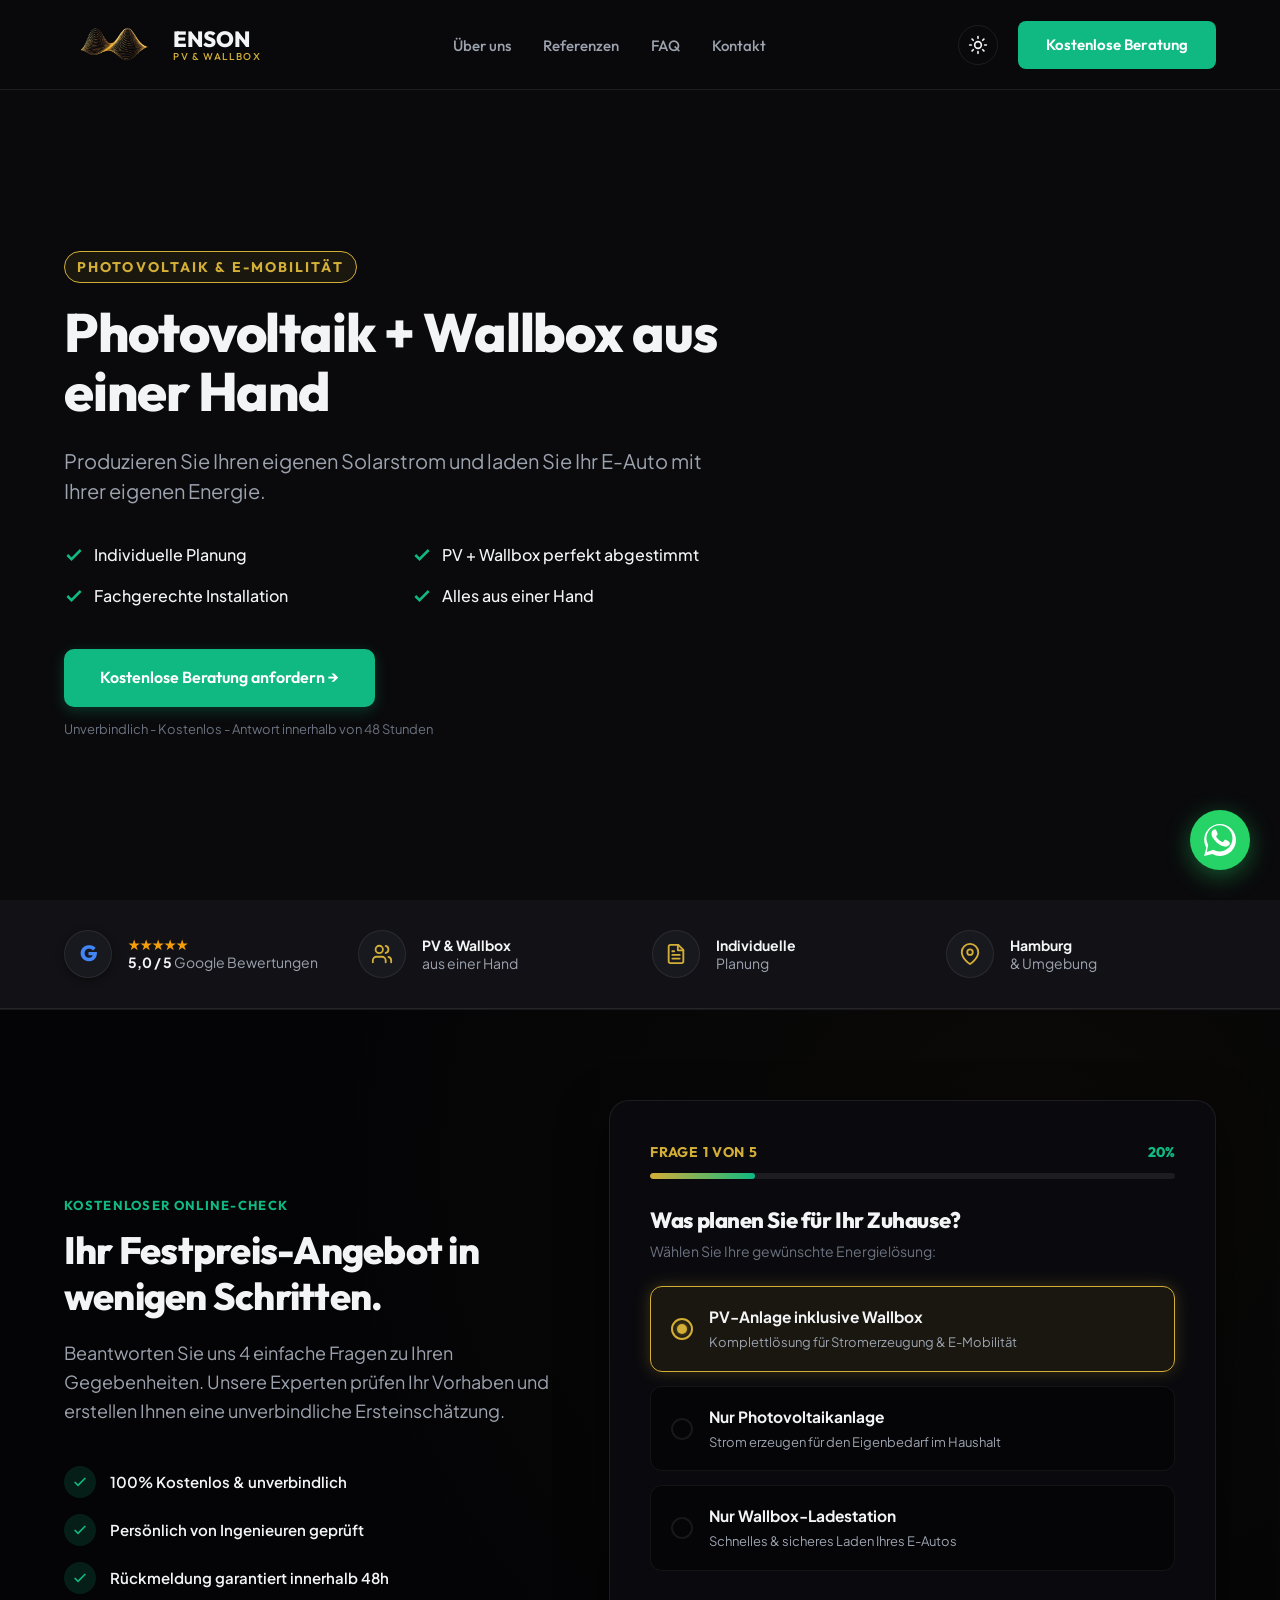
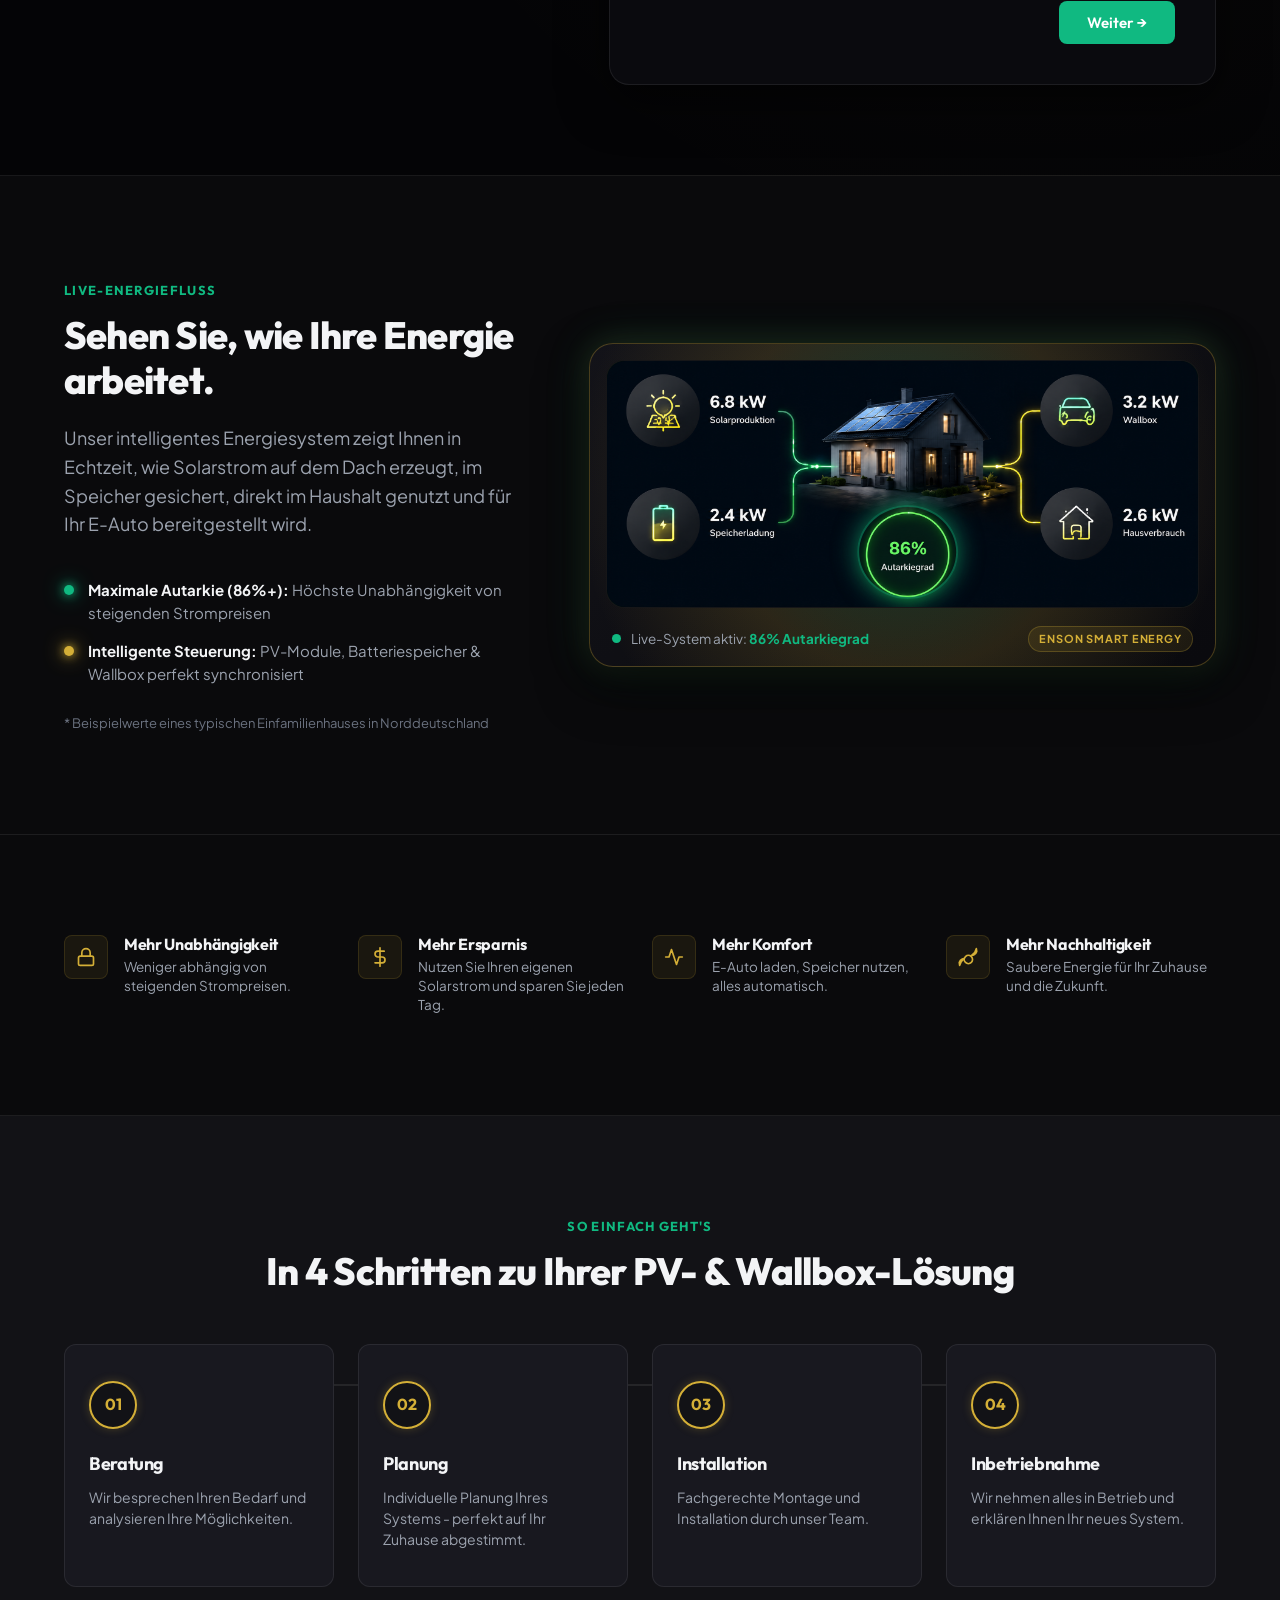
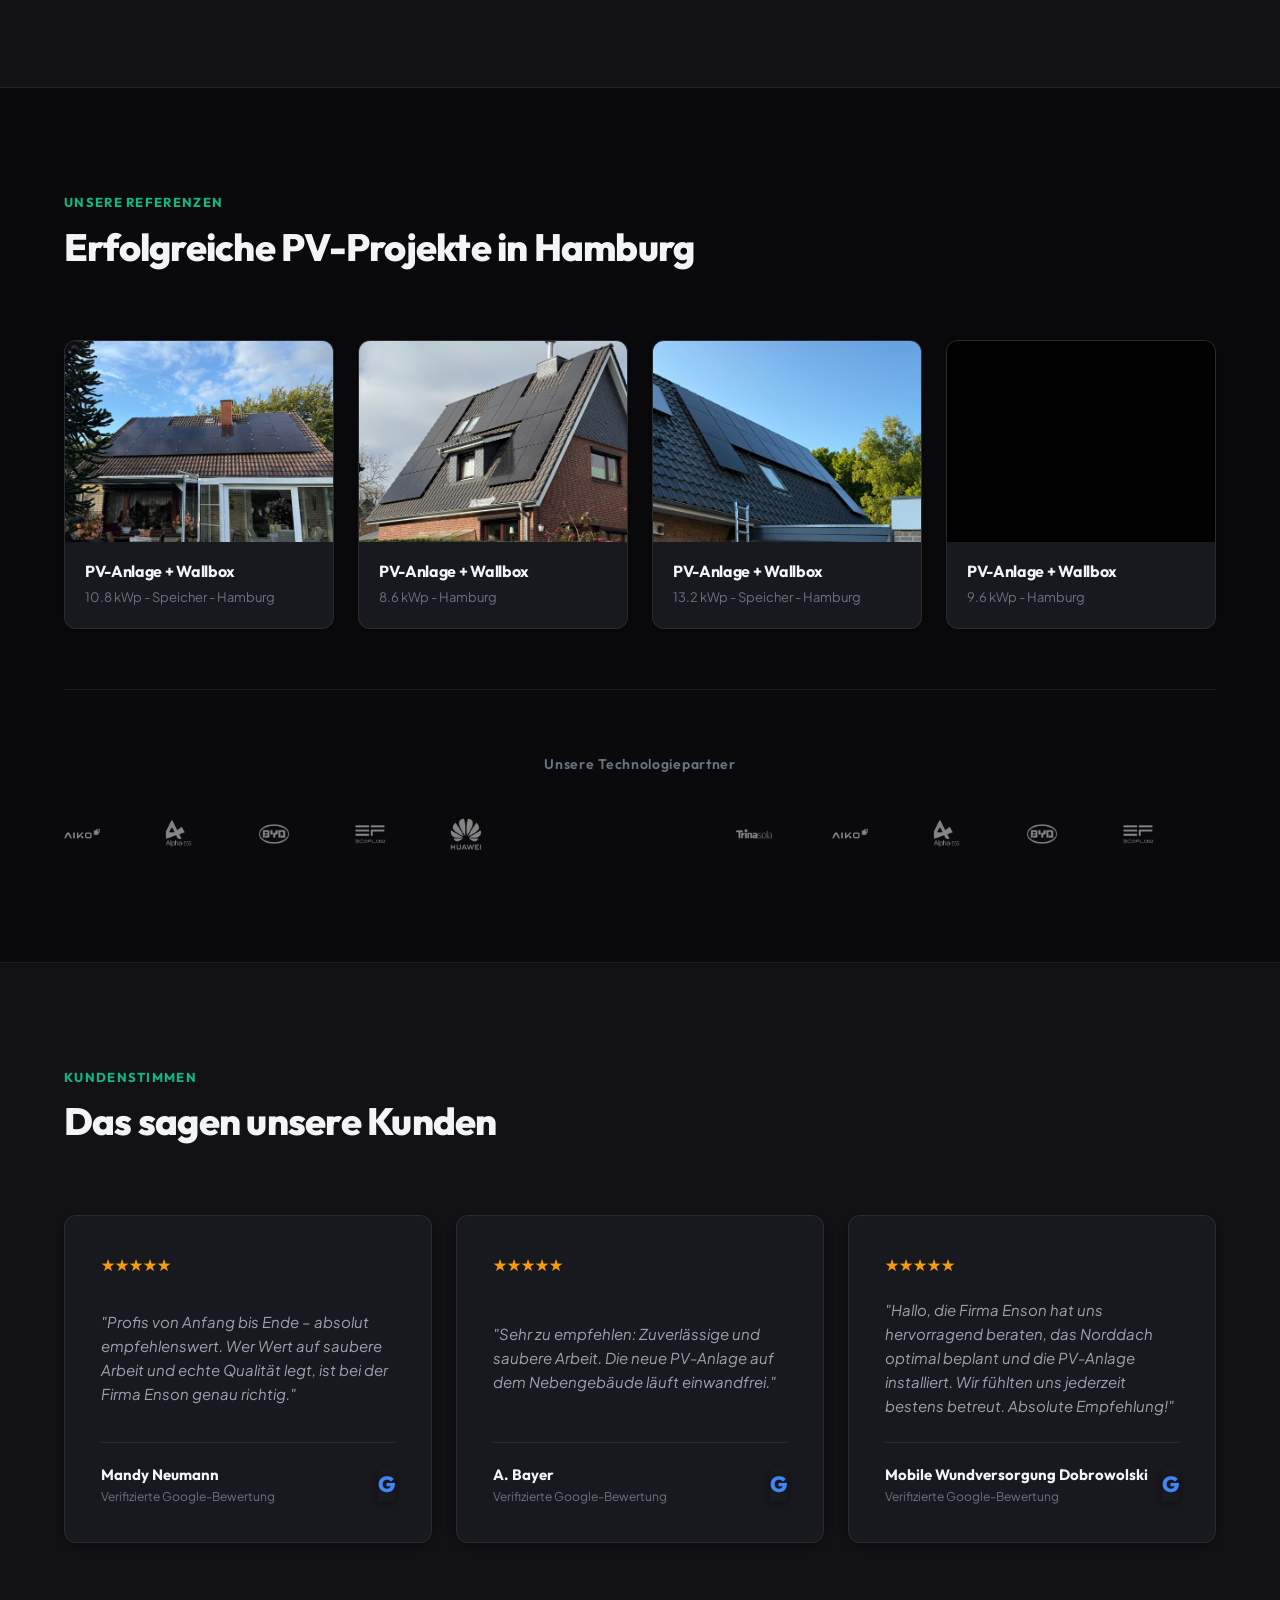
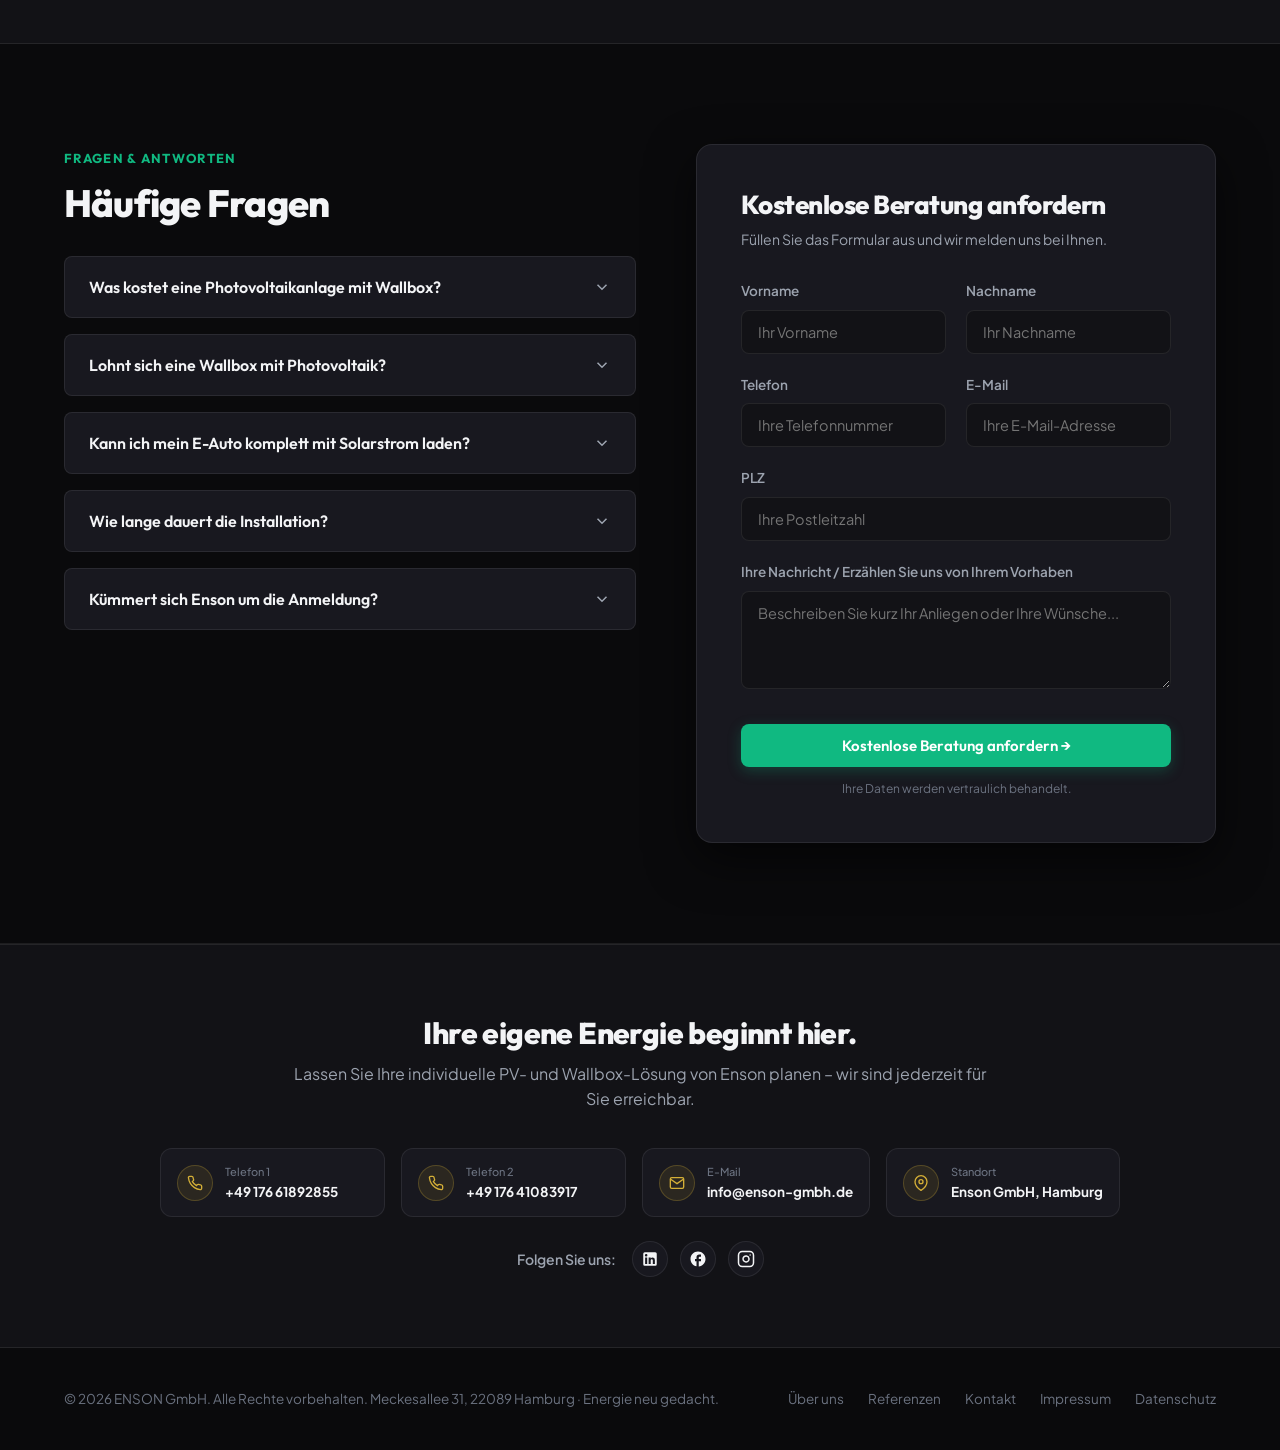
==== index.html @ b6861815 "Initial commit" ====
<!DOCTYPE html>
<html lang="de">
<head>
    <meta charset="UTF-8">
    <meta name="viewport" content="width=device-width, initial-scale=1.0">
    <title>ENSON PV & Wallbox - Photovoltaik aus einer Hand</title>
    <meta name="description" content="Erzeugen Sie Ihren eigenen Solarstrom und laden Sie Ihr E-Auto mit Ihrer eigenen Energie. Individuelle PV- & Wallbox-Systeme in Hamburg.">
    <link rel="stylesheet" href="index.css">
    <!-- Google Fonts -->
    <link rel="preconnect" href="https://fonts.googleapis.com">
    <link rel="preconnect" href="https://fonts.gstatic.com" crossorigin>
    <link href="https://fonts.googleapis.com/css2?family=Outfit:wght@300;400;500;600;700;800&family=Plus+Jakarta+Sans:wght@300;400;500;600;700&display=swap" rel="stylesheet">
</head>
<body class="dark-theme">
    <!-- Header -->
    <header class="site-header" id="site-header">
        <div class="container header-container">
            <a href="#" class="logo-area" id="logo-link">
                <img src="غامق.png" alt="ENSON Logo" class="logo-image logo-dark">
                <img src="فاتح.png" alt="ENSON Logo" class="logo-image logo-light">
                <span class="logo-text">ENSON <span class="logo-subtext">PV & WALLBOX</span></span>
            </a>
            
            <nav class="nav-bar" id="main-nav">
                <ul>
                    <li><a href="ueber-uns.html">Über uns</a></li>
                    <li><a href="#referenzen">Referenzen</a></li>
                    <li><a href="#faq">FAQ</a></li>
                    <li><a href="#kontakt">Kontakt</a></li>
                </ul>
            </nav>
            
            <div class="header-actions">
                <!-- Theme Toggle -->
                <button class="theme-toggle-btn" id="theme-toggle" aria-label="Theme umschalten">
                    <svg class="sun-icon" viewBox="0 0 24 24" fill="none" stroke="currentColor" stroke-width="2" stroke-linecap="round" stroke-linejoin="round">
                        <circle cx="12" cy="12" r="4"></circle>
                        <path d="M12 2v2"></path>
                        <path d="M12 20v2"></path>
                        <path d="M4.93 4.93l1.41 1.41"></path>
                        <path d="M17.66 17.66l1.41 1.41"></path>
                        <path d="M2 12h2"></path>
                        <path d="M20 12h2"></path>
                        <path d="M6.34 17.66l-1.41 1.41"></path>
                        <path d="M19.07 4.93l-1.41 1.41"></path>
                    </svg>
                    <svg class="moon-icon" viewBox="0 0 24 24" fill="none" stroke="currentColor" stroke-width="2" stroke-linecap="round" stroke-linejoin="round">
                        <path d="M12 3a6 6 0 0 0 9 9 9 9 0 1 1-9-9Z"></path>
                    </svg>
                </button>
                <a href="#online-check" class="btn btn-primary btn-header" id="header-cta">Kostenlose Beratung</a>
                
                <!-- Mobile Nav Toggle -->
                <button class="mobile-menu-btn" id="mobile-menu-toggle" aria-label="Menü öffnen">
                    <span></span>
                    <span></span>
                    <span></span>
                </button>
            </div>
        </div>
    </header>

    <!-- Hero Section -->
    <section class="hero-section" id="hero">
        <div class="video-bg-container">
            <video class="video-bg" src="فيديو الخلفيه.mp4" autoplay loop muted playsinline preload="metadata"></video>
            <div class="video-overlay"></div>
        </div>
        
        <div class="container hero-container">
            <div class="hero-content">
                <span class="hero-tag animate-on-scroll">PHOTOVOLTAIK & E-MOBILITÄT</span>
                <h1 class="hero-title animate-on-scroll">Photovoltaik + Wallbox aus einer Hand</h1>
                <p class="hero-subtitle animate-on-scroll">Produzieren Sie Ihren eigenen Solarstrom und laden Sie Ihr E-Auto mit Ihrer eigenen Energie.</p>
                
                <ul class="hero-bullets animate-on-scroll">
                    <li>
                        <svg class="checkmark-icon" viewBox="0 0 24 24" fill="none" stroke="currentColor" stroke-width="3">
                            <polyline points="20 6 9 17 4 12"></polyline>
                        </svg>
                        Individuelle Planung
                    </li>
                    <li>
                        <svg class="checkmark-icon" viewBox="0 0 24 24" fill="none" stroke="currentColor" stroke-width="3">
                            <polyline points="20 6 9 17 4 12"></polyline>
                        </svg>
                        PV + Wallbox perfekt abgestimmt
                    </li>
                    <li>
                        <svg class="checkmark-icon" viewBox="0 0 24 24" fill="none" stroke="currentColor" stroke-width="3">
                            <polyline points="20 6 9 17 4 12"></polyline>
                        </svg>
                        Fachgerechte Installation
                    </li>
                    <li>
                        <svg class="checkmark-icon" viewBox="0 0 24 24" fill="none" stroke="currentColor" stroke-width="3">
                            <polyline points="20 6 9 17 4 12"></polyline>
                        </svg>
                        Alles aus einer Hand
                    </li>
                </ul>
                
                <div class="hero-cta-wrapper animate-on-scroll">
                    <a href="#online-check" class="btn btn-primary btn-large btn-glow">Kostenlose Beratung anfordern &rarr;</a>
                    <span class="hero-cta-subtext">Unverbindlich - Kostenlos - Antwort innerhalb von 48 Stunden</span>
                </div>
            </div>
        </div>
    </section>

    <!-- Trust Bar -->
    <section class="trust-bar-section">
        <div class="container trust-container">
            <div class="trust-track">
                <div class="trust-item">
                    <div class="trust-icon google-logo">G</div>
                    <div class="trust-details">
                        <div class="rating-stars">★★★★★</div>
                        <span class="trust-text"><strong>5,0 / 5</strong> Google Bewertungen</span>
                    </div>
                </div>
                <div class="trust-item">
                    <div class="trust-icon">
                        <svg viewBox="0 0 24 24" fill="none" stroke="currentColor" stroke-width="2" stroke-linecap="round" stroke-linejoin="round">
                            <path d="M16 21v-2a4 4 0 0 0-4-4H6a4 4 0 0 0-4 4v2"></path>
                            <circle cx="9" cy="7" r="4"></circle>
                            <path d="M22 21v-2a4 4 0 0 0-3-3.87"></path>
                            <path d="M16 3.13a4 4 0 0 1 0 7.75"></path>
                        </svg>
                    </div>
                    <div class="trust-details">
                        <span class="trust-text"><strong>PV & Wallbox</strong><br>aus einer Hand</span>
                    </div>
                </div>
                <div class="trust-item">
                    <div class="trust-icon">
                        <svg viewBox="0 0 24 24" fill="none" stroke="currentColor" stroke-width="2" stroke-linecap="round" stroke-linejoin="round">
                            <path d="M14.5 2H6a2 2 0 0 0-2 2v16a2 2 0 0 0 2 2h12a2 2 0 0 0 2-2V7.5L14.5 2z"></path>
                            <polyline points="14 2 14 8 20 8"></polyline>
                            <line x1="16" y1="13" x2="8" y2="13"></line>
                            <line x1="16" y1="17" x2="8" y2="17"></line>
                            <line x1="10" y1="9" x2="8" y2="9"></line>
                        </svg>
                    </div>
                    <div class="trust-details">
                        <span class="trust-text"><strong>Individuelle</strong><br>Planung</span>
                    </div>
                </div>
                <div class="trust-item">
                    <div class="trust-icon">
                        <svg viewBox="0 0 24 24" fill="none" stroke="currentColor" stroke-width="2" stroke-linecap="round" stroke-linejoin="round">
                            <path d="M21 10c0 7-9 13-9 13s-9-6-9-13a9 9 0 0 1 18 0z"></path>
                            <circle cx="12" cy="10" r="3"></circle>
                        </svg>
                    </div>
                    <div class="trust-details">
                        <span class="trust-text"><strong>Hamburg</strong><br>& Umgebung</span>
                    </div>
                </div>
                <!-- Duplicates for mobile infinite scrolling -->
                <div class="trust-item trust-duplicate">
                    <div class="trust-icon google-logo">G</div>
                    <div class="trust-details">
                        <div class="rating-stars">★★★★★</div>
                        <span class="trust-text"><strong>5,0 / 5</strong> Google Bewertungen</span>
                    </div>
                </div>
                <div class="trust-item trust-duplicate">
                    <div class="trust-icon">
                        <svg viewBox="0 0 24 24" fill="none" stroke="currentColor" stroke-width="2" stroke-linecap="round" stroke-linejoin="round">
                            <path d="M16 21v-2a4 4 0 0 0-4-4H6a4 4 0 0 0-4 4v2"></path>
                            <circle cx="9" cy="7" r="4"></circle>
                            <path d="M22 21v-2a4 4 0 0 0-3-3.87"></path>
                            <path d="M16 3.13a4 4 0 0 1 0 7.75"></path>
                        </svg>
                    </div>
                    <div class="trust-details">
                        <span class="trust-text"><strong>PV & Wallbox</strong><br>aus einer Hand</span>
                    </div>
                </div>
                <div class="trust-item trust-duplicate">
                    <div class="trust-icon">
                        <svg viewBox="0 0 24 24" fill="none" stroke="currentColor" stroke-width="2" stroke-linecap="round" stroke-linejoin="round">
                            <path d="M14.5 2H6a2 2 0 0 0-2 2v16a2 2 0 0 0 2 2h12a2 2 0 0 0 2-2V7.5L14.5 2z"></path>
                            <polyline points="14 2 14 8 20 8"></polyline>
                            <line x1="16" y1="13" x2="8" y2="13"></line>
                            <line x1="16" y1="17" x2="8" y2="17"></line>
                            <line x1="10" y1="9" x2="8" y2="9"></line>
                        </svg>
                    </div>
                    <div class="trust-details">
                        <span class="trust-text"><strong>Individuelle</strong><br>Planung</span>
                    </div>
                </div>
                <div class="trust-item trust-duplicate">
                    <div class="trust-icon">
                        <svg viewBox="0 0 24 24" fill="none" stroke="currentColor" stroke-width="2" stroke-linecap="round" stroke-linejoin="round">
                            <path d="M21 10c0 7-9 13-9 13s-9-6-9-13a9 9 0 0 1 18 0z"></path>
                            <circle cx="12" cy="10" r="3"></circle>
                        </svg>
                    </div>
                    <div class="trust-details">
                        <span class="trust-text"><strong>Hamburg</strong><br>& Umgebung</span>
                    </div>
                </div>
            </div>
        </div>
    </section>

    <!-- Online Check Multi-step Wizard Section -->
    <section class="online-check-section" id="online-check">
        <div class="container online-check-grid">
            
            <!-- Left Info Column -->
            <div class="check-info-col animate-on-scroll">
                <span class="section-tag">Kostenloser Online-Check</span>
                <h2 class="section-title">Ihr Festpreis-Angebot in wenigen Schritten.</h2>
                <p class="section-description">
                    Beantworten Sie uns 4 einfache Fragen zu Ihren Gegebenheiten. Unsere Experten prüfen Ihr Vorhaben und erstellen Ihnen eine unverbindliche Ersteinschätzung.
                </p>

                <div class="check-trust-points">
                    <div class="check-trust-item">
                        <div class="check-trust-icon">
                            <svg viewBox="0 0 24 24" fill="none" stroke="currentColor" stroke-width="2.5">
                                <polyline points="20 6 9 17 4 12"></polyline>
                            </svg>
                        </div>
                        <span>100% Kostenlos & unverbindlich</span>
                    </div>
                    <div class="check-trust-item">
                        <div class="check-trust-icon">
                            <svg viewBox="0 0 24 24" fill="none" stroke="currentColor" stroke-width="2.5">
                                <polyline points="20 6 9 17 4 12"></polyline>
                            </svg>
                        </div>
                        <span>Persönlich von Ingenieuren geprüft</span>
                    </div>
                    <div class="check-trust-item">
                        <div class="check-trust-icon">
                            <svg viewBox="0 0 24 24" fill="none" stroke="currentColor" stroke-width="2.5">
                                <polyline points="20 6 9 17 4 12"></polyline>
                            </svg>
                        </div>
                        <span>Rückmeldung garantiert innerhalb 48h</span>
                    </div>
                </div>
            </div>

            <!-- Right Interactive Wizard Column -->
            <div class="check-wizard-card animate-on-scroll">
                <!-- Progress Header -->
                <div class="wizard-header">
                    <div class="wizard-meta">
                        <span class="wizard-step-label" id="wizard-step-label">Frage 1 von 5</span>
                        <span class="wizard-percentage" id="wizard-percentage">20%</span>
                    </div>
                    <div class="wizard-progress-bar">
                        <div class="wizard-progress-fill" id="wizard-progress-fill" style="width: 20%;"></div>
                    </div>
                </div>

                <form id="online-check-form" class="wizard-form">
                    
                    <!-- STEP 1 -->
                    <div class="wizard-step active" data-step="1">
                        <h3 class="step-question">Was planen Sie für Ihr Zuhause?</h3>
                        <p class="step-subquestion">Wählen Sie Ihre gewünschte Energielösung:</p>
                        
                        <div class="option-cards-list">
                            <label class="option-card active">
                                <input type="radio" name="solution" value="PV-Anlage inklusive Wallbox" checked>
                                <div class="option-radio-circle"></div>
                                <div class="option-card-text">
                                    <strong>PV-Anlage inklusive Wallbox</strong>
                                    <span>Komplettlösung für Stromerzeugung & E-Mobilität</span>
                                </div>
                            </label>

                            <label class="option-card">
                                <input type="radio" name="solution" value="Nur Photovoltaikanlage">
                                <div class="option-radio-circle"></div>
                                <div class="option-card-text">
                                    <strong>Nur Photovoltaikanlage</strong>
                                    <span>Strom erzeugen für den Eigenbedarf im Haushalt</span>
                                </div>
                            </label>

                            <label class="option-card">
                                <input type="radio" name="solution" value="Nur Wallbox-Ladestation">
                                <div class="option-radio-circle"></div>
                                <div class="option-card-text">
                                    <strong>Nur Wallbox-Ladestation</strong>
                                    <span>Schnelles & sicheres Laden Ihres E-Autos</span>
                                </div>
                            </label>
                        </div>

                        <div class="wizard-actions right-only">
                            <button type="button" class="btn btn-primary wizard-next-btn">Weiter &rarr;</button>
                        </div>
                    </div>

                    <!-- STEP 2 -->
                    <div class="wizard-step" data-step="2">
                        <h3 class="step-question">Haben Sie bereits ein E-Auto?</h3>
                        <p class="step-subquestion">Wählen Sie den zutreffenden Status:</p>
                        
                        <div class="option-cards-list">
                            <label class="option-card active">
                                <input type="radio" name="ev_status" value="Ja, bereits vorhanden" checked>
                                <div class="option-radio-circle"></div>
                                <div class="option-card-text">
                                    <strong>Ja, bereits vorhanden</strong>
                                    <span>Ich nutze bereits ein reines E-Auto oder Hybrid</span>
                                </div>
                            </label>

                            <label class="option-card">
                                <input type="radio" name="ev_status" value="In Planung / Bestellt">
                                <div class="option-radio-circle"></div>
                                <div class="option-card-text">
                                    <strong>In Planung / Bestellt</strong>
                                    <span>Anschaffung geplant in den nächsten 6 Monaten</span>
                                </div>
                            </label>

                            <label class="option-card">
                                <input type="radio" name="ev_status" value="Nein, aktuell nicht">
                                <div class="option-radio-circle"></div>
                                <div class="option-card-text">
                                    <strong>Nein, aktuell nicht</strong>
                                    <span>Derzeit ist kein Elektrofahrzeug geplant</span>
                                </div>
                            </label>
                        </div>

                        <div class="wizard-actions">
                            <button type="button" class="btn btn-outline wizard-prev-btn">&larr; Zurück</button>
                            <button type="button" class="btn btn-primary wizard-next-btn">Weiter &rarr;</button>
                        </div>
                    </div>

                    <!-- STEP 3 -->
                    <div class="wizard-step" data-step="3">
                        <h3 class="step-question">Wie hoch ist Ihr jährlicher Stromverbrauch?</h3>
                        <p class="step-subquestion">Ungefährer Wert (siehe letzte Jahresabrechnung):</p>
                        
                        <div class="option-cards-list">
                            <label class="option-card">
                                <input type="radio" name="consumption" value="Bis 3.500 kWh">
                                <div class="option-radio-circle"></div>
                                <div class="option-card-text">
                                    <strong>Bis 3.500 kWh</strong>
                                    <span>Ideal für Single- und Paarhaushalte</span>
                                </div>
                            </label>

                            <label class="option-card active">
                                <input type="radio" name="consumption" value="3.500 - 6.000 kWh" checked>
                                <div class="option-radio-circle"></div>
                                <div class="option-card-text">
                                    <strong>3.500 - 6.000 kWh</strong>
                                    <span>Typischer Familienhaushalt</span>
                                </div>
                            </label>

                            <label class="option-card">
                                <input type="radio" name="consumption" value="Über 6.000 kWh">
                                <div class="option-radio-circle"></div>
                                <div class="option-card-text">
                                    <strong>Über 6.000 kWh</strong>
                                    <span>Große Haushalte oder bereits E-Auto vorhanden</span>
                                </div>
                            </label>
                        </div>

                        <div class="wizard-actions">
                            <button type="button" class="btn btn-outline wizard-prev-btn">&larr; Zurück</button>
                            <button type="button" class="btn btn-primary wizard-next-btn">Weiter &rarr;</button>
                        </div>
                    </div>

                    <!-- STEP 4 -->
                    <div class="wizard-step" data-step="4">
                        <h3 class="step-question">Wann soll das Projekt umgesetzt werden?</h3>
                        <p class="step-subquestion">Wählen Sie Ihren gewünschten Zeitrahmen:</p>
                        
                        <div class="option-cards-list">
                            <label class="option-card active">
                                <input type="radio" name="timeline" value="Schnellstmöglich" checked>
                                <div class="option-radio-circle"></div>
                                <div class="option-card-text">
                                    <strong>Schnellstmöglich</strong>
                                    <span>Bereit zur zeitnahen Umsetzung</span>
                                </div>
                            </label>

                            <label class="option-card">
                                <input type="radio" name="timeline" value="In den nächsten 3 Monaten">
                                <div class="option-radio-circle"></div>
                                <div class="option-card-text">
                                    <strong>In den nächsten 3 Monaten</strong>
                                    <span>Vorbereitungsphase läuft</span>
                                </div>
                            </label>

                            <label class="option-card">
                                <input type="radio" name="timeline" value="In 6 Monaten oder später">
                                <div class="option-radio-circle"></div>
                                <div class="option-card-text">
                                    <strong>In 6 Monaten oder später</strong>
                                    <span>Langfristige Planung</span>
                                </div>
                            </label>
                        </div>

                        <div class="wizard-actions">
                            <button type="button" class="btn btn-outline wizard-prev-btn">&larr; Zurück</button>
                            <button type="button" class="btn btn-primary wizard-next-btn">Weiter &rarr;</button>
                        </div>
                    </div>

                    <!-- STEP 5 -->
                    <div class="wizard-step" data-step="5">
                        <h3 class="step-question">Wohin dürfen wir das Angebot senden?</h3>
                        <p class="step-subquestion">Geben Sie Ihre Kontaktdaten für die kostenfreie Ausarbeitung an:</p>
                        
                        <div class="wizard-inputs-grid">
                            <div class="form-group">
                                <label for="wizard-name">Vor- & Nachname *</label>
                                <input type="text" id="wizard-name" required placeholder="Max Mustermann">
                            </div>
                            
                            <div class="form-group">
                                <label for="wizard-phone">Telefonnummer *</label>
                                <input type="tel" id="wizard-phone" required placeholder="+49 176 1234567">
                            </div>

                            <div class="form-group">
                                <label for="wizard-email">E-Mail-Adresse *</label>
                                <input type="email" id="wizard-email" required placeholder="max@beispiel.de">
                            </div>

                            <div class="form-group">
                                <label for="wizard-location">Postleitzahl / Ort *</label>
                                <input type="text" id="wizard-location" required placeholder="22089 Hamburg">
                            </div>
                        </div>

                        <div class="form-group-checkbox">
                            <label class="checkbox-label">
                                <input type="checkbox" id="wizard-privacy" required>
                                <span>Ich stimme der Verarbeitung meiner Daten zur Angebotserstellung gemäß der <a href="datenschutz.html" target="_blank" class="legal-link">Datenschutzerklärung</a> zu.</span>
                            </label>
                        </div>

                        <div class="wizard-actions">
                            <button type="button" class="btn btn-outline wizard-prev-btn">&larr; Zurück</button>
                            <button type="submit" class="btn btn-primary btn-glow">Kostenloses Angebot anfordern &rarr;</button>
                        </div>
                    </div>

                </form>
            </div>

        </div>
    </section>

    <!-- Live Energy Flow Simulator / Showcase -->
    <section class="simulator-section" id="energiefluss">
        <div class="container simulator-container">
            <div class="simulator-info animate-on-scroll">
                <span class="section-tag">LIVE-ENERGIEFLUSS</span>
                <h2 class="section-title">Sehen Sie, wie Ihre Energie arbeitet.</h2>
                <p class="section-description">
                    Unser intelligentes Energiesystem zeigt Ihnen in Echtzeit, wie Solarstrom auf dem Dach erzeugt, im Speicher gesichert, direkt im Haushalt genutzt und für Ihr E-Auto bereitgestellt wird.
                </p>
                <div class="flow-features-list">
                    <div class="flow-feat-item">
                        <span class="feat-dot green"></span>
                        <span><strong>Maximale Autarkie (86%+):</strong> Höchste Unabhängigkeit von steigenden Strompreisen</span>
                    </div>
                    <div class="flow-feat-item">
                        <span class="feat-dot gold"></span>
                        <span><strong>Intelligente Steuerung:</strong> PV-Module, Batteriespeicher & Wallbox perfekt synchronisiert</span>
                    </div>
                </div>
                <p class="simulator-subtext">* Beispielwerte eines typischen Einfamilienhauses in Norddeutschland</p>
            </div>
            
            <div class="simulator-visual animate-on-scroll">
                <div class="energy-flow-card">
                    <!-- Dynamic Glowing Aura Backdrop -->
                    <div class="energy-flow-ambient-glow"></div>
                    
                    <!-- Main Energy Flow Image Container -->
                    <div class="energy-image-wrapper">
                        <img src="تدفق الطاقه.png" alt="ENSON Live-Energiefluss Visualisierung" class="energy-flow-img" loading="lazy" decoding="async">
                        
                        <!-- Animated Energy Glowing Streams & Scan Beam -->
                        <div class="energy-glow-beam"></div>
                        <div class="energy-pulse-rings ring-autarky"></div>
                    </div>
                    
                    <!-- Bottom Live Status Bar -->
                    <div class="energy-card-footer">
                        <div class="live-status-indicator">
                            <span class="live-pulse-dot"></span>
                            <span class="live-status-text">Live-System aktiv: <strong>86% Autarkiegrad</strong></span>
                        </div>
                        <span class="live-system-tag">ENSON Smart Energy</span>
                    </div>
                </div>
            </div>
        </div>
    </section>

    <!-- Trust Benefits Row -->
    <section class="benefits-row-section">
        <div class="container benefits-row-grid">
            <div class="benefit-row-item animate-on-scroll">
                <div class="benefit-row-icon">
                    <svg viewBox="0 0 24 24" fill="none" stroke="currentColor" stroke-width="2" stroke-linecap="round" stroke-linejoin="round">
                        <rect x="3" y="11" width="18" height="11" rx="2" ry="2"></rect>
                        <path d="M7 11V7a5 5 0 0 1 10 0v4"></path>
                    </svg>
                </div>
                <div class="benefit-row-content">
                    <h4>Mehr Unabhängigkeit</h4>
                    <p>Weniger abhängig von steigenden Strompreisen.</p>
                </div>
            </div>
            
            <div class="benefit-row-item animate-on-scroll">
                <div class="benefit-row-icon">
                    <svg viewBox="0 0 24 24" fill="none" stroke="currentColor" stroke-width="2" stroke-linecap="round" stroke-linejoin="round">
                        <line x1="12" y1="1" x2="12" y2="23"></line>
                        <path d="M17 5H9.5a3.5 3.5 0 0 0 0 7h5a3.5 3.5 0 0 1 0 7H6"></path>
                    </svg>
                </div>
                <div class="benefit-row-content">
                    <h4>Mehr Ersparnis</h4>
                    <p>Nutzen Sie Ihren eigenen Solarstrom und sparen Sie jeden Tag.</p>
                </div>
            </div>
            
            <div class="benefit-row-item animate-on-scroll">
                <div class="benefit-row-icon">
                    <svg viewBox="0 0 24 24" fill="none" stroke="currentColor" stroke-width="2" stroke-linecap="round" stroke-linejoin="round">
                        <polyline points="22 12 18 12 15 21 9 3 6 12 2 12"></polyline>
                    </svg>
                </div>
                <div class="benefit-row-content">
                    <h4>Mehr Komfort</h4>
                    <p>E-Auto laden, Speicher nutzen, alles automatisch.</p>
                </div>
            </div>
            
            <div class="benefit-row-item animate-on-scroll">
                <div class="benefit-row-icon">
                    <svg viewBox="0 0 24 24" fill="none" stroke="currentColor" stroke-width="2" stroke-linecap="round" stroke-linejoin="round">
                        <path d="M2 22s1.25-5.5 5.5-8c0 0-4.5-.5-6 4.5z"></path>
                        <path d="M22 2s-1.25 5.5-5.5 8c0 0 4.5.5 6-4.5z"></path>
                        <path d="M16 11.5c-1.93-1.93-5.07-1.93-7 0a4.95 4.95 0 0 0 0 7c1.93 1.93 5.07 1.93 7 0 1.93-1.93 1.93-5.07 0-7z"></path>
                    </svg>
                </div>
                <div class="benefit-row-content">
                    <h4>Mehr Nachhaltigkeit</h4>
                    <p>Saubere Energie für Ihr Zuhause und die Zukunft.</p>
                </div>
            </div>
        </div>
    </section>

    <!-- How it works (Steps) Section -->
    <section class="steps-section" id="ablauf">
        <div class="container">
            <span class="section-tag text-center animate-on-scroll">SO EINFACH GEHT'S</span>
            <h2 class="section-title text-center animate-on-scroll">In 4 Schritten zu Ihrer PV- & Wallbox-Lösung</h2>
            
            <div class="steps-grid">
                <div class="step-card animate-on-scroll">
                    <div class="step-num">01</div>
                    <h3 class="step-title">Beratung</h3>
                    <p class="step-text">Wir besprechen Ihren Bedarf und analysieren Ihre Möglichkeiten.</p>
                </div>
                
                <div class="step-card animate-on-scroll">
                    <div class="step-num">02</div>
                    <h3 class="step-title">Planung</h3>
                    <p class="step-text">Individuelle Planung Ihres Systems - perfekt auf Ihr Zuhause abgestimmt.</p>
                </div>
                
                <div class="step-card animate-on-scroll">
                    <div class="step-num">03</div>
                    <h3 class="step-title">Installation</h3>
                    <p class="step-text">Fachgerechte Montage und Installation durch unser Team.</p>
                </div>
                
                <div class="step-card animate-on-scroll">
                    <div class="step-num">04</div>
                    <h3 class="step-title">Inbetriebnahme</h3>
                    <p class="step-text">Wir nehmen alles in Betrieb und erklären Ihnen Ihr neues System.</p>
                </div>
            </div>
        </div>
    </section>

    <!-- References Gallery Section -->
    <section class="references-section" id="referenzen">
        <div class="container">
            <div class="section-header-row animate-on-scroll">
                <div>
                    <span class="section-tag">UNSERE REFERENZEN</span>
                    <h2 class="section-title">Erfolgreiche PV-Projekte in Hamburg</h2>
                </div>
            </div>
            
            <div class="references-grid">
                <!-- Project 1 -->
                <div class="reference-card animate-on-scroll">
                    <div class="ref-img-wrapper">
                        <img src="صور مراجع/enson-pv-projekt-hamburg-02.jpg" alt="PV-Anlage + Wallbox 10.8 kWp" class="ref-img" loading="lazy" decoding="async">
                    </div>
                    <div class="ref-info">
                        <h3 class="ref-title">PV-Anlage + Wallbox</h3>
                        <p class="ref-meta">10.8 kWp - Speicher - Hamburg</p>
                    </div>
                </div>

                <!-- Project 2 -->
                <div class="reference-card animate-on-scroll">
                    <div class="ref-img-wrapper">
                        <img src="صور مراجع/photovoltaik-hamburg-projekt-02.jpg" alt="PV-Anlage + Wallbox 8.6 kWp" class="ref-img" loading="lazy" decoding="async">
                    </div>
                    <div class="ref-info">
                        <h3 class="ref-title">PV-Anlage + Wallbox</h3>
                        <p class="ref-meta">8.6 kWp - Hamburg</p>
                    </div>
                </div>

                <!-- Project 3 -->
                <div class="reference-card animate-on-scroll">
                    <div class="ref-img-wrapper">
                        <img src="صور مراجع/pv-referenz-hamburg-01.jpg" alt="PV-Anlage + Wallbox 13.2 kWp" class="ref-img" loading="lazy" decoding="async">
                    </div>
                    <div class="ref-info">
                        <h3 class="ref-title">PV-Anlage + Wallbox</h3>
                        <p class="ref-meta">13.2 kWp - Speicher - Hamburg</p>
                    </div>
                </div>

                <!-- Project 4 -->
                <div class="reference-card animate-on-scroll">
                    <div class="ref-img-wrapper">
                        <img src="صور مراجع/pv-installation-hamburg-eigenheim-02.jpg" alt="PV-Anlage + Wallbox 9.6 kWp" class="ref-img" loading="lazy" decoding="async">
                    </div>
                    <div class="ref-info">
                        <h3 class="ref-title">PV-Anlage + Wallbox</h3>
                        <p class="ref-meta">9.6 kWp - Hamburg</p>
                    </div>
                </div>
            </div>
            
            <!-- Partner Logo Banner -->
            <div class="partner-section animate-on-scroll">
                <span class="partner-title">Unsere Technologiepartner</span>
                <div class="partner-slider">
                    <div class="partner-track">
                        <img src="لوجهات الشركاء/aiko.png" alt="Aiko Solar" loading="lazy" decoding="async">
                        <img src="لوجهات الشركاء/alphaess.png" alt="AlphaESS" loading="lazy" decoding="async">
                        <img src="لوجهات الشركاء/byd.png" alt="BYD" loading="lazy" decoding="async">
                        <img src="لوجهات الشركاء/ecoflow.png" alt="EcoFlow" loading="lazy" decoding="async">
                        <img src="لوجهات الشركاء/huawei-logo.png" alt="Huawei" loading="lazy" decoding="async">
                        <img src="لوجهات الشركاء/sigenergy.png" alt="Sigenergy" loading="lazy" decoding="async">
                        <img src="لوجهات الشركاء/sungrow.png" alt="Sungrow" loading="lazy" decoding="async">
                        <img src="لوجهات الشركاء/trinasolar.png" alt="Trina Solar" loading="lazy" decoding="async">
                        <!-- Repeated for infinite scroll -->
                        <img src="لوجهات الشركاء/aiko.png" alt="Aiko Solar" loading="lazy" decoding="async">
                        <img src="لوجهات الشركاء/alphaess.png" alt="AlphaESS" loading="lazy" decoding="async">
                        <img src="لوجهات الشركاء/byd.png" alt="BYD" loading="lazy" decoding="async">
                        <img src="لوجهات الشركاء/ecoflow.png" alt="EcoFlow" loading="lazy" decoding="async">
                        <img src="لوجهات الشركاء/huawei-logo.png" alt="Huawei" loading="lazy" decoding="async">
                        <img src="لوجهات الشركاء/sigenergy.png" alt="Sigenergy" loading="lazy" decoding="async">
                        <img src="لوجهات الشركاء/sungrow.png" alt="Sungrow" loading="lazy" decoding="async">
                        <img src="لوجهات الشركاء/trinasolar.png" alt="Trina Solar" loading="lazy" decoding="async">
                    </div>
                </div>
            </div>
        </div>
    </section>

    <!-- Testimonials Section -->
    <section class="testimonials-section">
        <div class="container">
            <div class="section-header-row animate-on-scroll">
                <div>
                    <span class="section-tag">KUNDENSTIMMEN</span>
                    <h2 class="section-title">Das sagen unsere Kunden</h2>
                </div>
            </div>
            
            <div class="testimonials-grid">
                <!-- Testimonial 1: Mandy Neumann -->
                <div class="testimonial-card animate-on-scroll">
                    <div class="testimonial-stars">★★★★★</div>
                    <p class="testimonial-text">
                        "Profis von Anfang bis Ende – absolut empfehlenswert. Wer Wert auf saubere Arbeit und echte Qualität legt, ist bei der Firma Enson genau richtig."
                    </p>
                    <div class="testimonial-footer">
                        <div>
                            <span class="testimonial-author">Mandy Neumann</span>
                            <span class="testimonial-location">Verifizierte Google-Bewertung</span>
                        </div>
                        <div class="google-logo">G</div>
                    </div>
                </div>

                <!-- Testimonial 2: A. Bayer -->
                <div class="testimonial-card animate-on-scroll">
                    <div class="testimonial-stars">★★★★★</div>
                    <p class="testimonial-text">
                        "Sehr zu empfehlen: Zuverlässige und saubere Arbeit. Die neue PV-Anlage auf dem Nebengebäude läuft einwandfrei."
                    </p>
                    <div class="testimonial-footer">
                        <div>
                            <span class="testimonial-author">A. Bayer</span>
                            <span class="testimonial-location">Verifizierte Google-Bewertung</span>
                        </div>
                        <div class="google-logo">G</div>
                    </div>
                </div>

                <!-- Testimonial 3: Mobile Wundversorgung Dobrowolski -->
                <div class="testimonial-card animate-on-scroll">
                    <div class="testimonial-stars">★★★★★</div>
                    <p class="testimonial-text">
                        "Hallo, die Firma Enson hat uns hervorragend beraten, das Norddach optimal beplant und die PV-Anlage installiert. Wir fühlten uns jederzeit bestens betreut. Absolute Empfehlung!"
                    </p>
                    <div class="testimonial-footer">
                        <div>
                            <span class="testimonial-author">Mobile Wundversorgung Dobrowolski</span>
                            <span class="testimonial-location">Verifizierte Google-Bewertung</span>
                        </div>
                        <div class="google-logo">G</div>
                    </div>
                </div>
            </div>
        </div>
    </section>

    <!-- FAQ & Contact Form Section -->
    <section class="faq-contact-section" id="faq">
        <div class="container faq-contact-grid">
            <!-- FAQ Accordion -->
            <div class="faq-wrapper animate-on-scroll">
                <span class="section-tag">FRAGEN & ANTWORTEN</span>
                <h2 class="section-title">Häufige Fragen</h2>
                
                <div class="faq-accordion">
                    <!-- Item 1 -->
                    <div class="faq-item">
                        <button class="faq-trigger">
                            <span>Was kostet eine Photovoltaikanlage mit Wallbox?</span>
                            <svg class="faq-icon" viewBox="0 0 24 24" fill="none" stroke="currentColor" stroke-width="2">
                                <polyline points="6 9 12 15 18 9"></polyline>
                            </svg>
                        </button>
                        <div class="faq-panel">
                            <p>Die Kosten hängen von der Größe der Anlage und dem Stromspeicher ab. In der Regel liegen die Kosten für ein Komplettsystem zwischen 15.000 und 25.000 Euro. Wir erstellen Ihnen gerne ein individuelles Angebot.</p>
                        </div>
                    </div>

                    <!-- Item 2 -->
                    <div class="faq-item">
                        <button class="faq-trigger">
                            <span>Lohnt sich eine Wallbox mit Photovoltaik?</span>
                            <svg class="faq-icon" viewBox="0 0 24 24" fill="none" stroke="currentColor" stroke-width="2">
                                <polyline points="6 9 12 15 18 9"></polyline>
                            </svg>
                        </button>
                        <div class="faq-panel">
                            <p>Ja, absolut! Das Laden des E-Autos mit eigenem Solarstrom ist die günstigste und umweltfreundlichste Methode. Sie maximieren dadurch Ihren Eigenverbrauch und sparen Treibstoffkosten.</p>
                        </div>
                    </div>

                    <!-- Item 3 -->
                    <div class="faq-item">
                        <button class="faq-trigger">
                            <span>Kann ich mein E-Auto komplett mit Solarstrom laden?</span>
                            <svg class="faq-icon" viewBox="0 0 24 24" fill="none" stroke="currentColor" stroke-width="2">
                                <polyline points="6 9 12 15 18 9"></polyline>
                            </svg>
                        </button>
                        <div class="faq-panel">
                            <p>Ja, bei ausreichender Sonneneinstrahlung und mit einem intelligenten Energiemanagement kann das E-Auto fast ausschließlich mit Solarstrom geladen werden. Ein Stromspeicher hilft, Überschüsse abends zu nutzen.</p>
                        </div>
                    </div>

                    <!-- Item 4 -->
                    <div class="faq-item">
                        <button class="faq-trigger">
                            <span>Wie lange dauert die Installation?</span>
                            <svg class="faq-icon" viewBox="0 0 24 24" fill="none" stroke="currentColor" stroke-width="2">
                                <polyline points="6 9 12 15 18 9"></polyline>
                            </svg>
                        </button>
                        <div class="faq-panel">
                            <p>Die eigentliche Installation der Module auf dem Dach und der Elektroinstallation im Haus dauert meist nur 2 bis 3 Werktage. Die anschließende Inbetriebnahme durch den Netzbetreiber kann einige Wochen dauern.</p>
                        </div>
                    </div>

                    <!-- Item 5 -->
                    <div class="faq-item">
                        <button class="faq-trigger">
                            <span>Kümmert sich Enson um die Anmeldung?</span>
                            <svg class="faq-icon" viewBox="0 0 24 24" fill="none" stroke="currentColor" stroke-width="2">
                                <polyline points="6 9 12 15 18 9"></polyline>
                            </svg>
                        </button>
                        <div class="faq-panel">
                            <p>Ja, wir übernehmen die komplette Anmeldung beim Netzbetreiber und im Marktstammdatenregister für Sie, sodass Sie sich um nichts kümmern müssen.</p>
                        </div>
                    </div>
                </div>
            </div>
            
            <!-- Contact Form -->
            <div class="contact-form-wrapper animate-on-scroll" id="kontakt">
                <h3 class="form-title">Kostenlose Beratung anfordern</h3>
                <p class="form-subtitle">Füllen Sie das Formular aus und wir melden uns bei Ihnen.</p>
                
                <form class="lead-form" id="lead-form">
                    <div class="form-row">
                        <div class="form-group">
                            <label for="firstname">Vorname</label>
                            <input type="text" id="firstname" placeholder="Ihr Vorname" required>
                        </div>
                        <div class="form-group">
                            <label for="lastname">Nachname</label>
                            <input type="text" id="lastname" placeholder="Ihr Nachname" required>
                        </div>
                    </div>
                    
                    <div class="form-row">
                        <div class="form-group">
                            <label for="phone">Telefon</label>
                            <input type="tel" id="phone" placeholder="Ihre Telefonnummer" required>
                        </div>
                        <div class="form-group">
                            <label for="email">E-Mail</label>
                            <input type="email" id="email" placeholder="Ihre E-Mail-Adresse" required>
                        </div>
                    </div>
                    
                    <div class="form-group">
                        <label for="zip">PLZ</label>
                        <input type="text" id="zip" placeholder="Ihre Postleitzahl" required>
                    </div>

                    <div class="form-group">
                        <label for="message">Ihre Nachricht / Erzählen Sie uns von Ihrem Vorhaben</label>
                        <textarea id="message" rows="4" placeholder="Beschreiben Sie kurz Ihr Anliegen oder Ihre Wünsche..." required></textarea>
                    </div>
                    
                    <button type="submit" class="btn btn-primary btn-full btn-glow" style="margin-top: 15px;">Kostenlose Beratung anfordern &rarr;</button>
                    <span class="form-privacy-note">Ihre Daten werden vertraulich behandelt.</span>
                </form>
            </div>
        </div>
    </section>

    <!-- Footer Banner Section with Contact Channels -->
    <section class="footer-banner-section" id="footer-contact">
        <div class="container footer-banner-container">
            <div class="banner-text animate-on-scroll">
                <h3>Ihre eigene Energie beginnt hier.</h3>
                <p>Lassen Sie Ihre individuelle PV- und Wallbox-Lösung von Enson planen – wir sind jederzeit für Sie erreichbar.</p>
            </div>

            <!-- Contact Channels & Social Links -->
            <div class="footer-contact-wrapper animate-on-scroll">
                <div class="footer-contact-grid">
                    <a href="tel:+4917661892855" class="footer-contact-card">
                        <div class="direct-card-icon">
                            <svg viewBox="0 0 24 24" fill="none" stroke="currentColor" stroke-width="2">
                                <path d="M22 16.92v3a2 2 0 0 1-2.18 2 19.79 19.79 0 0 1-8.63-3.07 19.5 19.5 0 0 1-6-6 19.79 19.79 0 0 1-3.07-8.67A2 2 0 0 1 4.11 2h3a2 2 0 0 1 2 1.72 12.84 12.84 0 0 0 .7 2.81 2 2 0 0 1-.45 2.11L8.09 9.91a16 16 0 0 0 6 6l1.27-1.27a2 2 0 0 1 2.11-.45 12.84 12.84 0 0 0 2.81.7A2 2 0 0 1 22 16.92z"></path>
                            </svg>
                        </div>
                        <div class="direct-card-text">
                            <span class="direct-card-label">Telefon 1</span>
                            <span class="direct-card-val">+49 176 61892855</span>
                        </div>
                    </a>

                    <a href="tel:+4917641083917" class="footer-contact-card">
                        <div class="direct-card-icon">
                            <svg viewBox="0 0 24 24" fill="none" stroke="currentColor" stroke-width="2">
                                <path d="M22 16.92v3a2 2 0 0 1-2.18 2 19.79 19.79 0 0 1-8.63-3.07 19.5 19.5 0 0 1-6-6 19.79 19.79 0 0 1-3.07-8.67A2 2 0 0 1 4.11 2h3a2 2 0 0 1 2 1.72 12.84 12.84 0 0 0 .7 2.81 2 2 0 0 1-.45 2.11L8.09 9.91a16 16 0 0 0 6 6l1.27-1.27a2 2 0 0 1 2.11-.45 12.84 12.84 0 0 0 2.81.7A2 2 0 0 1 22 16.92z"></path>
                            </svg>
                        </div>
                        <div class="direct-card-text">
                            <span class="direct-card-label">Telefon 2</span>
                            <span class="direct-card-val">+49 176 41083917</span>
                        </div>
                    </a>

                    <a href="mailto:info@enson-gmbh.de" class="footer-contact-card">
                        <div class="direct-card-icon">
                            <svg viewBox="0 0 24 24" fill="none" stroke="currentColor" stroke-width="2">
                                <path d="M4 4h16c1.1 0 2 .9 2 2v12c0 1.1-.9 2-2 2H4c-1.1 0-2-.9-2-2V6c0-1.1.9-2 2-2z"></path>
                                <polyline points="22,6 12,13 2,6"></polyline>
                            </svg>
                        </div>
                        <div class="direct-card-text">
                            <span class="direct-card-label">E-Mail</span>
                            <span class="direct-card-val">info@enson-gmbh.de</span>
                        </div>
                    </a>

                    <div class="footer-contact-card">
                        <div class="direct-card-icon">
                            <svg viewBox="0 0 24 24" fill="none" stroke="currentColor" stroke-width="2">
                                <path d="M21 10c0 7-9 13-9 13s-9-6-9-13a9 9 0 0 1 18 0z"></path>
                                <circle cx="12" cy="10" r="3"></circle>
                            </svg>
                        </div>
                        <div class="direct-card-text">
                            <span class="direct-card-label">Standort</span>
                            <span class="direct-card-val">Enson GmbH, Hamburg</span>
                        </div>
                    </div>
                </div>

                <!-- Social Media Channels -->
                <div class="footer-social-bar">
                    <span class="social-bar-label">Folgen Sie uns:</span>
                    <div class="social-bar-icons">
                        <a href="https://linkedin.com" target="_blank" rel="noopener noreferrer" class="social-btn" aria-label="LinkedIn">
                            <svg viewBox="0 0 24 24" fill="currentColor">
                                <path d="M19 3a2 2 0 0 1 2 2v14a2 2 0 0 1-2 2H5a2 2 0 0 1-2-2V5a2 2 0 0 1 2-2h14m-.5 15.5v-5.3a3.26 3.26 0 0 0-3.26-3.26c-.85 0-1.84.52-2.28 1.3v-1.11h-2.79v8.37h2.79v-4.93c0-.77.62-1.4 1.39-1.4a1.4 1.4 0 0 1 1.4 1.4v4.93h2.75M6.88 8.56a1.68 1.68 0 0 0 1.68-1.68c0-.93-.75-1.69-1.68-1.69a1.69 1.69 0 0 0-1.69 1.69c0 .93.76 1.68 1.69 1.68m1.39 9.94v-8.37H5.5v8.37h2.77z"></path>
                            </svg>
                        </a>
                        <a href="https://facebook.com" target="_blank" rel="noopener noreferrer" class="social-btn" aria-label="Facebook">
                            <svg viewBox="0 0 24 24" fill="currentColor">
                                <path d="M22 12c0-5.52-4.48-10-10-10S2 6.48 2 12c0 4.84 3.44 8.87 8 9.8V15H8v-3h2V9.5C10 7.57 11.57 6 13.5 6H16v3h-2c-.55 0-1 .45-1 1v2h3v3h-3v6.95c5.05-.5 9-4.76 9-9.95z"></path>
                            </svg>
                        </a>
                        <a href="https://instagram.com" target="_blank" rel="noopener noreferrer" class="social-btn" aria-label="Instagram">
                            <svg viewBox="0 0 24 24" fill="none" stroke="currentColor" stroke-width="2" stroke-linecap="round" stroke-linejoin="round">
                                <rect x="2" y="2" width="20" height="20" rx="5" ry="5"></rect>
                                <path d="M16 11.37A4 4 0 1 1 12.63 8 4 4 0 0 1 16 11.37z"></path>
                                <line x1="17.5" y1="6.5" x2="17.51" y2="6.5"></line>
                            </svg>
                        </a>
                    </div>
                </div>
            </div>
        </div>
    </section>

    <!-- Site Footer -->
    <footer class="site-footer">
        <div class="container footer-bottom">
            <p class="copyright">&copy; 2026 ENSON GmbH. Alle Rechte vorbehalten. Meckesallee 31, 22089 Hamburg · Energie neu gedacht.</p>
            <div class="footer-links">
                <a href="ueber-uns.html">Über uns</a>
                <a href="#referenzen">Referenzen</a>
                <a href="#kontakt">Kontakt</a>
                <a href="impressum.html">Impressum</a>
                <a href="datenschutz.html">Datenschutz</a>
            </div>
        </div>
    </footer>

    <!-- Floating WhatsApp Button -->
    <a href="https://wa.me/4917661892855" class="whatsapp-float-btn" target="_blank" aria-label="Kontakt über WhatsApp" id="whatsapp-btn">
        <svg class="whatsapp-icon" viewBox="0 0 24 24" fill="currentColor">
            <path d="M.057 24l1.687-6.163c-1.041-1.804-1.588-3.849-1.587-5.946C.06 5.348 5.397.01 12.008.01c3.202.001 6.212 1.246 8.477 3.514 2.266 2.268 3.507 5.28 3.505 8.484-.004 6.657-5.34 11.997-11.953 11.997-2.005-.001-3.973-.502-5.724-1.455L0 24zm6.59-4.846c1.6.95 3.188 1.449 4.825 1.451 5.436 0 9.86-4.37 9.864-9.799.002-2.63-1.023-5.101-2.885-6.963C16.79 1.98 14.317.954 11.69.954 6.254.954 1.83 5.324 1.826 10.753c-.001 1.674.452 3.3 1.311 4.755L2.125 21.03l5.522-1.876zm11.758-6.195c-.328-.163-1.94-.954-2.24-1.064-.3-.11-.518-.163-.736.163-.218.327-.845 1.064-1.036 1.282-.19.218-.382.245-.71.082-.328-.163-1.385-.509-2.637-1.623-.974-.868-1.63-1.94-1.82-2.268-.19-.328-.02-.505.144-.668.148-.146.328-.382.492-.573.164-.19.218-.327.328-.545.11-.218.055-.409-.028-.573-.082-.163-.736-1.771-1.008-2.427-.267-.641-.56-.553-.768-.564-.199-.01-.427-.012-.655-.012-.228 0-.598.085-.91.423-.312.338-1.19 1.163-1.19 2.831s1.22 3.278 1.39 3.504c.17.228 2.4 3.66 5.812 5.132.812.35 1.447.56 1.942.717.817.26 1.562.223 2.15.135.656-.098 1.94-.792 2.213-1.527.273-.736.273-1.363.19-1.5-.082-.137-.3-.218-.628-.382z"></path>
        </svg>
        <span class="whatsapp-tooltip">Direkt WhatsApp schreiben</span>
    </a>

    <!-- Global Success Confirmation Modal Popup -->
    <div class="success-modal-overlay" id="success-modal" aria-hidden="true">
        <div class="success-modal-box">
            <button type="button" class="success-modal-x" id="modal-x-close" aria-label="Schließen">&times;</button>
            <div class="success-modal-icon">
                <svg viewBox="0 0 24 24" fill="none" stroke="currentColor" stroke-width="3">
                    <polyline points="20 6 9 17 4 12"></polyline>
                </svg>
            </div>
            <h3 class="success-modal-title">Vielen Dank für Ihre Anfrage!</h3>
            <p class="success-modal-text">
                Ihre Angaben wurden erfolgreich übermittelt. Ein ENSON Energieexperte prüft Ihr Vorhaben und wird sich innerhalb von <strong>48 Stunden</strong> mit Ihrem individuellen Angebot bei Ihnen melden.
            </p>
            <div class="success-modal-actions">
                <button type="button" class="btn btn-primary" id="success-modal-close">Verstanden & Schließen</button>
            </div>
        </div>
    </div>

    <!-- JavaScript -->
    <script src="index.js"></script>
</body>
</html>
---- index.css ----
/* Global Reset & Base Styles */
* {
    margin: 0;
    padding: 0;
    box-sizing: border-box;
    scroll-behavior: smooth;
}

/* Custom Variables for Themes */
:root {
    --font-display: 'Outfit', sans-serif;
    --font-body: 'Plus Jakarta Sans', sans-serif;
    
    /* Global Transitions */
    --transition-fast: 0.2s ease;
    --transition-normal: 0.3s ease;
    --transition-slow: 0.6s ease;
    
    /* Layout */
    --container-width: 1200px;
    --header-height: 90px;
}

/* Dark Theme Variables (Default) */
.dark-theme {
    --bg-primary: #0a0a0c;
    --bg-secondary: #121216;
    --bg-card: #18181f;
    --bg-header: rgba(10, 10, 12, 0.85);
    
    --text-primary: #f3f4f6;
    --text-secondary: #9ca3af;
    --text-muted: #6b7280;
    
    --border-color: rgba(255, 255, 255, 0.08);
    --border-hover: rgba(255, 255, 255, 0.15);
    
    --accent-green: #10b981;
    --accent-green-hover: #059669;
    --accent-green-glow: rgba(16, 185, 129, 0.25);
    
    --accent-gold: #d4af37;
    --accent-gold-hover: #b59228;
    --accent-gold-glow: rgba(212, 175, 55, 0.25);
    
    --shadow-sm: 0 2px 8px rgba(0, 0, 0, 0.4);
    --shadow-md: 0 8px 24px rgba(0, 0, 0, 0.5);
    --shadow-lg: 0 16px 48px rgba(0, 0, 0, 0.6);
    
    --google-color: #ffffff;
    --hero-overlay-gradient: linear-gradient(to bottom, rgba(10, 10, 12, 0.6), rgba(10, 10, 12, 0.95));
}

/* Light Theme Variables */
.light-theme {
    --bg-primary: #f8fafc;
    --bg-secondary: #ffffff;
    --bg-card: #ffffff;
    --bg-header: rgba(255, 255, 255, 0.92);
    
    --text-primary: #0f172a;
    --text-secondary: #334155;
    --text-muted: #64748b;
    
    --border-color: rgba(15, 23, 42, 0.08);
    --border-hover: rgba(181, 141, 32, 0.35);
    
    --accent-green: #059669;
    --accent-green-hover: #047857;
    --accent-green-glow: rgba(5, 150, 105, 0.2);
    
    --accent-gold: #b58d20;
    --accent-gold-hover: #967215;
    --accent-gold-glow: rgba(181, 141, 32, 0.2);
    
    --shadow-sm: 0 2px 8px rgba(15, 23, 42, 0.04);
    --shadow-md: 0 10px 30px rgba(15, 23, 42, 0.06), 0 1px 3px rgba(15, 23, 42, 0.04);
    --shadow-lg: 0 20px 45px rgba(15, 23, 42, 0.08), 0 4px 10px rgba(15, 23, 42, 0.03);
    
    --google-color: #0f172a;
    --hero-overlay-gradient: linear-gradient(180deg, rgba(255, 255, 255, 0.72) 0%, rgba(248, 250, 252, 0.96) 100%);
}

html, body {
    overflow-x: hidden;
    width: 100%;
}

body {
    font-family: var(--font-body);
    background-color: var(--bg-primary);
    color: var(--text-primary);
    line-height: 1.6;
    transition: background-color var(--transition-normal), color var(--transition-normal);
}

/* Typography & Headings */
h1, h2, h3, h4, h5, h6 {
    font-family: var(--font-display);
    font-weight: 700;
    letter-spacing: -0.02em;
    line-height: 1.2;
}

a {
    color: inherit;
    text-decoration: none;
    transition: color var(--transition-fast);
}

/* Utility Containers */
.container {
    width: 100%;
    max-width: var(--container-width);
    margin: 0 auto;
    padding: 0 24px;
}

.text-center {
    text-center: center;
    text-align: center;
}

/* Section Common Styling */
section {
    padding: 100px 0;
    position: relative;
    border-bottom: 1px solid var(--border-color);
}

.section-tag {
    display: inline-block;
    font-family: var(--font-display);
    font-size: 13px;
    font-weight: 700;
    letter-spacing: 0.1em;
    color: var(--accent-green);
    margin-bottom: 12px;
    text-transform: uppercase;
}

.section-tag.text-center {
    display: block;
    text-align: center;
}

.section-title {
    font-size: 38px;
    font-weight: 800;
    margin-bottom: 20px;
    color: var(--text-primary);
}

.section-title.text-center {
    text-align: center;
}

.section-description {
    font-size: 18px;
    color: var(--text-secondary);
    max-width: 600px;
    margin-bottom: 40px;
}

/* Buttons */
.btn {
    display: inline-flex;
    align-items: center;
    justify-content: center;
    font-family: var(--font-display);
    font-size: 15px;
    font-weight: 600;
    padding: 12px 28px;
    border-radius: 8px;
    cursor: pointer;
    transition: all var(--transition-normal);
    border: none;
    outline: none;
    text-align: center;
}

.btn-primary {
    background-color: var(--accent-green);
    color: #ffffff;
}

.btn-primary:hover {
    background-color: var(--accent-green-hover);
    transform: translateY(-2px);
}

.btn-large {
    padding: 16px 36px;
    font-size: 16px;
    border-radius: 10px;
}

.btn-full {
    width: 100%;
}

.btn-outline {
    background-color: transparent;
    border: 2px solid var(--text-primary);
    color: var(--text-primary);
}

.btn-outline:hover {
    background-color: var(--text-primary);
    color: var(--bg-primary);
    transform: translateY(-2px);
}

.btn-glow {
    box-shadow: 0 4px 14px 0 var(--accent-green-glow);
}

.btn-glow:hover {
    box-shadow: 0 6px 20px 0 var(--accent-green-glow);
}

/* Scroll Animation classes */
.animate-on-scroll {
    opacity: 0;
    transform: translateY(30px);
    transition: opacity 0.8s cubic-bezier(0.16, 1, 0.3, 1), transform 0.8s cubic-bezier(0.16, 1, 0.3, 1);
}

.animate-on-scroll.visible {
    opacity: 1;
    transform: translateY(0);
}

/* Header Styles */
.site-header {
    position: fixed;
    top: 0;
    left: 0;
    width: 100%;
    height: var(--header-height);
    background-color: var(--bg-header);
    backdrop-filter: blur(12px);
    -webkit-backdrop-filter: blur(12px);
    border-bottom: 1px solid var(--border-color);
    z-index: 1000;
    transition: background-color var(--transition-normal), border-color var(--transition-normal);
}

.header-container {
    display: flex;
    align-items: center;
    justify-content: space-between;
    height: 100%;
}

.logo-area {
    display: flex;
    align-items: center;
    gap: 12px;
}

.logo-image {
    height: 48px;
    width: auto;
    object-fit: contain;
    transition: filter var(--transition-normal);
}

.logo-dark {
    display: none;
}

.logo-light {
    display: none;
}

.dark-theme .logo-dark {
    display: block;
    mix-blend-mode: screen;
}

.light-theme .logo-light {
    display: block;
    mix-blend-mode: multiply;
}

.logo-text {
    font-family: var(--font-display);
    font-weight: 800;
    font-size: 22px;
    color: var(--text-primary);
    display: flex;
    flex-direction: column;
    line-height: 1;
}

.logo-subtext {
    font-size: 10px;
    font-weight: 500;
    letter-spacing: 0.12em;
    color: var(--accent-gold);
    margin-top: 2px;
}

.nav-bar ul {
    display: flex;
    list-style: none;
    gap: 32px;
}

.nav-bar a {
    font-family: var(--font-display);
    font-size: 15px;
    font-weight: 500;
    color: var(--text-secondary);
    position: relative;
    padding: 8px 0;
}

.nav-bar a:hover,
.nav-bar a.nav-active {
    color: var(--text-primary);
}

.nav-bar a::after {
    content: '';
    position: absolute;
    bottom: 0;
    left: 0;
    width: 100%;
    height: 2px;
    background-color: var(--accent-gold);
    transform: scaleX(0);
    transform-origin: right;
    transition: transform var(--transition-normal);
}

.nav-bar a:hover::after,
.nav-bar a.nav-active::after {
    transform: scaleX(1);
    transform-origin: left;
}

.header-actions {
    display: flex;
    align-items: center;
    gap: 20px;
}

.theme-toggle-btn {
    background: none;
    border: 1px solid var(--border-color);
    color: var(--text-primary);
    cursor: pointer;
    width: 40px;
    height: 40px;
    border-radius: 50%;
    display: flex;
    align-items: center;
    justify-content: center;
    transition: all var(--transition-fast);
}

.theme-toggle-btn:hover {
    background-color: var(--border-color);
    border-color: var(--accent-gold);
    color: var(--accent-gold);
}

.theme-toggle-btn svg {
    width: 20px;
    height: 20px;
}

/* Hide sun in dark mode, moon in light mode */
.dark-theme .sun-icon {
    display: block;
}
.dark-theme .moon-icon {
    display: none;
}
.light-theme .sun-icon {
    display: none;
}
.light-theme .moon-icon {
    display: block;
}

.mobile-menu-btn {
    display: none;
    flex-direction: column;
    gap: 6px;
    width: 24px;
    background: none;
    border: none;
    cursor: pointer;
    z-index: 1010;
}

.mobile-menu-btn span {
    display: block;
    width: 100%;
    height: 2px;
    background-color: var(--text-primary);
    transition: all var(--transition-fast);
}

/* Hero Section Styles */
.hero-section {
    position: relative;
    height: 100vh;
    min-height: 700px;
    display: flex;
    align-items: center;
    overflow: hidden;
    padding: 0;
    border-bottom: none;
}

.video-bg-container {
    position: absolute;
    top: 0;
    left: 0;
    width: 100%;
    height: 100%;
    z-index: 1;
}

.video-bg {
    width: 100%;
    height: 100%;
    object-fit: cover;
}

.video-overlay {
    position: absolute;
    top: 0;
    left: 0;
    width: 100%;
    height: 100%;
    background: var(--hero-overlay-gradient);
    z-index: 2;
    transition: background var(--transition-normal);
}

.hero-container {
    position: relative;
    z-index: 3;
    display: flex;
    align-items: center;
    width: 100%;
    height: 100%;
    padding-top: var(--header-height);
}

.hero-content {
    max-width: 680px;
}

.hero-tag {
    display: inline-block;
    font-family: var(--font-display);
    font-size: 14px;
    font-weight: 700;
    letter-spacing: 0.15em;
    color: var(--accent-gold);
    margin-bottom: 20px;
    border: 1px solid var(--accent-gold);
    padding: 4px 12px;
    border-radius: 50px;
    background-color: rgba(212, 175, 55, 0.08);
}

.hero-title {
    font-size: 54px;
    font-weight: 800;
    line-height: 1.1;
    margin-bottom: 24px;
    color: var(--text-primary);
}

.hero-subtitle {
    font-size: 20px;
    color: var(--text-secondary);
    margin-bottom: 36px;
    line-height: 1.5;
}

.hero-bullets {
    list-style: none;
    display: grid;
    grid-template-columns: repeat(2, 1fr);
    gap: 16px;
    margin-bottom: 40px;
}

.hero-bullets li {
    display: flex;
    align-items: center;
    gap: 10px;
    font-size: 16px;
    font-weight: 500;
    color: var(--text-primary);
}

.checkmark-icon {
    width: 20px;
    height: 20px;
    color: var(--accent-green);
    flex-shrink: 0;
}

.hero-cta-wrapper {
    display: flex;
    flex-direction: column;
    align-items: flex-start;
    gap: 12px;
}

.hero-cta-subtext {
    font-size: 13px;
    color: var(--text-muted);
}

/* Trust Bar Section */
.trust-bar-section {
    background-color: var(--bg-secondary);
    padding: 30px 0;
    border-bottom: 1px solid var(--border-color);
}

.trust-container {
    width: 100%;
}

.trust-track {
    display: grid;
    grid-template-columns: repeat(4, 1fr);
    gap: 24px;
    width: 100%;
}

.trust-duplicate {
    display: none !important;
}

.trust-item {
    display: flex;
    align-items: center;
    gap: 16px;
}

.trust-icon {
    width: 48px;
    height: 48px;
    border-radius: 50%;
    background-color: var(--bg-card);
    border: 1px solid var(--border-color);
    display: flex;
    align-items: center;
    justify-content: center;
    color: var(--accent-gold);
    flex-shrink: 0;
}

.trust-icon svg {
    width: 22px;
    height: 22px;
}

.google-logo {
    font-family: 'Outfit', sans-serif;
    font-weight: 800;
    font-size: 22px;
    color: #4285F4;
    border-color: var(--border-color);
    box-shadow: var(--shadow-sm);
}

.trust-details {
    display: flex;
    flex-direction: column;
}

.rating-stars {
    color: #f59e0b; /* Gold star color */
    font-size: 14px;
    line-height: 1;
    margin-bottom: 2px;
}

.trust-text {
    font-size: 14px;
    color: var(--text-secondary);
    line-height: 1.3;
}

.trust-text strong {
    color: var(--text-primary);
}

/* Services Section */
.services-section {
    background-color: var(--bg-primary);
}

.services-grid {
    display: grid;
    grid-template-columns: repeat(4, 1fr);
    gap: 24px;
}

.service-card {
    background-color: var(--bg-card);
    border: 1px solid var(--border-color);
    padding: 36px 28px;
    border-radius: 12px;
    transition: all var(--transition-normal);
    box-shadow: var(--shadow-sm);
    display: flex;
    flex-direction: column;
    height: 100%;
}

.service-card:hover {
    transform: translateY(-8px);
    border-color: var(--accent-green);
    box-shadow: var(--shadow-md);
}

.service-icon-wrapper {
    width: 60px;
    height: 60px;
    border-radius: 10px;
    background-color: rgba(16, 185, 129, 0.08);
    color: var(--accent-green);
    display: flex;
    align-items: center;
    justify-content: center;
    margin-bottom: 24px;
    border: 1px solid rgba(16, 185, 129, 0.15);
}

.service-icon {
    width: 30px;
    height: 30px;
}

.service-card-title {
    font-size: 20px;
    font-weight: 700;
    margin-bottom: 14px;
    color: var(--text-primary);
}

.service-card-text {
    font-size: 15px;
    color: var(--text-secondary);
    line-height: 1.5;
}

/* Simulator Section */
.simulator-section {
    background-color: var(--bg-secondary);
}

.simulator-container {
    display: grid;
    grid-template-columns: 1fr 1.1fr;
    gap: 60px;
    align-items: center;
}

.simulator-info {
    max-width: 500px;
}

.time-selector {
    display: grid;
    grid-template-columns: repeat(4, 1fr);
    gap: 12px;
    width: 100%;
    margin-top: 10px;
}

.time-btn {
    background-color: var(--bg-card);
    border: 1px solid var(--border-color);
    color: var(--text-secondary);
    padding: 14px;
    border-radius: 8px;
    font-family: var(--font-display);
    font-size: 15px;
    font-weight: 600;
    cursor: pointer;
    display: flex;
    align-items: center;
    justify-content: center;
    transition: all var(--transition-normal);
}

.time-btn:hover {
    border-color: var(--accent-gold);
    color: var(--text-primary);
}

.time-btn.active {
    background-color: var(--bg-primary);
    border-color: var(--accent-green);
    color: var(--accent-green);
    box-shadow: var(--shadow-sm);
}

.simulator-subtext {
    font-size: 13px;
    color: var(--text-muted);
}

/* Live Energy Flow Showcase & Card */
.simulator-section {
    background-color: var(--bg-primary);
    position: relative;
    overflow: hidden;
    padding: 100px 0;
}

.simulator-container {
    display: grid;
    grid-template-columns: 1fr 1.35fr;
    gap: 60px;
    align-items: center;
}

.flow-features-list {
    display: flex;
    flex-direction: column;
    gap: 16px;
    margin: 28px 0;
}

.flow-feat-item {
    display: flex;
    align-items: flex-start;
    gap: 14px;
    font-size: 15px;
    color: var(--text-secondary);
    line-height: 1.5;
}

.flow-feat-item strong {
    color: var(--text-primary);
}

.feat-dot {
    width: 10px;
    height: 10px;
    border-radius: 50%;
    margin-top: 6px;
    flex-shrink: 0;
}

.feat-dot.green {
    background-color: #10b981;
    box-shadow: 0 0 10px #10b981, 0 0 20px #10b981;
}

.feat-dot.gold {
    background-color: var(--accent-gold);
    box-shadow: 0 0 10px var(--accent-gold), 0 0 20px var(--accent-gold);
}

/* Main Visual Energy Flow Card */
.energy-flow-card {
    background: linear-gradient(145deg, rgba(20, 20, 26, 0.95), rgba(10, 10, 14, 0.98));
    border: 1px solid rgba(212, 175, 55, 0.3);
    border-radius: 24px;
    padding: 16px 16px 14px 16px;
    position: relative;
    box-shadow: 0 20px 50px rgba(0, 0, 0, 0.6), 0 0 45px rgba(16, 185, 129, 0.18), 0 0 30px rgba(212, 175, 55, 0.12);
    overflow: hidden;
    transition: all var(--transition-normal);
}

.energy-flow-card:hover {
    border-color: rgba(212, 175, 55, 0.55);
    box-shadow: 0 25px 60px rgba(0, 0, 0, 0.7), 0 0 65px rgba(16, 185, 129, 0.28), 0 0 45px rgba(212, 175, 55, 0.25);
    transform: translateY(-3px);
}

/* Ambient Pulsing Aura Behind Image */
.energy-flow-ambient-glow {
    position: absolute;
    top: 50%;
    left: 50%;
    width: 130%;
    height: 130%;
    transform: translate(-50%, -50%);
    background: radial-gradient(circle at 50% 45%, rgba(16, 185, 129, 0.25) 0%, rgba(212, 175, 55, 0.15) 40%, transparent 70%);
    pointer-events: none;
    z-index: 1;
    animation: energyAuraBreathe 4s ease-in-out infinite alternate;
}

@keyframes energyAuraBreathe {
    0% {
        opacity: 0.45;
        transform: translate(-50%, -50%) scale(0.95);
        filter: blur(20px);
    }
    50% {
        opacity: 1;
        transform: translate(-50%, -50%) scale(1.1);
        filter: blur(35px);
    }
    100% {
        opacity: 0.55;
        transform: translate(-50%, -50%) scale(1.02);
        filter: blur(25px);
    }
}

.energy-image-wrapper {
    position: relative;
    border-radius: 18px;
    overflow: hidden;
    z-index: 2;
    background: #020204;
    border: 1px solid rgba(255, 255, 255, 0.08);
}

.energy-flow-img {
    width: 100%;
    height: auto;
    display: block;
    border-radius: 18px;
    filter: drop-shadow(0 0 20px rgba(16, 185, 129, 0.3));
    transition: transform 0.6s cubic-bezier(0.16, 1, 0.3, 1);
}

.energy-flow-card:hover .energy-flow-img {
    transform: scale(1.015);
}

/* Animated Light Beam Sweep across the energy flow channels */
.energy-glow-beam {
    position: absolute;
    top: 0;
    left: -150%;
    width: 90%;
    height: 100%;
    background: linear-gradient(90deg, transparent 0%, rgba(16, 185, 129, 0.1) 30%, rgba(212, 175, 55, 0.28) 50%, rgba(16, 185, 129, 0.2) 70%, transparent 100%);
    transform: skewX(-25deg);
    pointer-events: none;
    animation: energyBeamSweep 4.5s cubic-bezier(0.4, 0, 0.2, 1) infinite;
    mix-blend-mode: screen;
}

@keyframes energyBeamSweep {
    0% {
        left: -130%;
        opacity: 0;
    }
    20% {
        opacity: 1;
    }
    55% {
        left: 150%;
        opacity: 0.9;
    }
    100% {
        left: 150%;
        opacity: 0;
    }
}

/* Pulsing Flow Ring Over Autarky */
.energy-pulse-rings {
    position: absolute;
    border-radius: 50%;
    pointer-events: none;
    border: 2px solid transparent;
}

.ring-autarky {
    bottom: 3.2%;
    left: 50.9%;
    transform: translateX(-50%);
    width: 17.2%;
    height: 38.5%;
    border-color: rgba(16, 185, 129, 0.45);
    box-shadow: 0 0 25px rgba(16, 185, 129, 0.6);
    animation: ringPulseGreen 2.5s ease-out infinite;
}

@keyframes ringPulseGreen {
    0% {
        transform: translateX(-50%) scale(0.96);
        box-shadow: 0 0 12px rgba(16, 185, 129, 0.35);
        opacity: 0.6;
    }
    50% {
        transform: translateX(-50%) scale(1.05);
        box-shadow: 0 0 40px rgba(16, 185, 129, 0.85), inset 0 0 20px rgba(16, 185, 129, 0.4);
        opacity: 1;
    }
    100% {
        transform: translateX(-50%) scale(0.96);
        box-shadow: 0 0 12px rgba(16, 185, 129, 0.35);
        opacity: 0.6;
    }
}

/* Bottom Status Bar */
.energy-card-footer {
    display: flex;
    align-items: center;
    justify-content: space-between;
    margin-top: 14px;
    padding: 4px 6px 0 6px;
    position: relative;
    z-index: 3;
}

.live-status-indicator {
    display: flex;
    align-items: center;
    gap: 10px;
    font-size: 13.5px;
    color: var(--text-secondary);
}

.live-pulse-dot {
    width: 9px;
    height: 9px;
    border-radius: 50%;
    background-color: #10b981;
    box-shadow: 0 0 0 0 rgba(16, 185, 129, 0.7);
    animation: livePulseAnim 1.8s infinite;
}

@keyframes livePulseAnim {
    0% {
        transform: scale(0.95);
        box-shadow: 0 0 0 0 rgba(16, 185, 129, 0.7);
    }
    70% {
        transform: scale(1);
        box-shadow: 0 0 0 9px rgba(16, 185, 129, 0);
    }
    100% {
        transform: scale(0.95);
        box-shadow: 0 0 0 0 rgba(16, 185, 129, 0);
    }
}

.live-status-text strong {
    color: #10b981;
}

.live-system-tag {
    font-size: 11px;
    font-weight: 700;
    text-transform: uppercase;
    letter-spacing: 0.08em;
    color: var(--accent-gold);
    background: rgba(212, 175, 55, 0.1);
    border: 1px solid rgba(212, 175, 55, 0.25);
    padding: 3px 10px;
    border-radius: 20px;
}

@media (max-width: 991px) {
    .simulator-container {
        grid-template-columns: 1fr;
        gap: 40px;
    }
}

/* Benefits Row Section */
.benefits-row-section {
    background-color: var(--bg-primary);
}

.benefits-row-grid {
    display: grid;
    grid-template-columns: repeat(4, 1fr);
    gap: 24px;
}

.benefit-row-item {
    display: flex;
    gap: 16px;
}

.benefit-row-icon {
    width: 44px;
    height: 44px;
    border-radius: 8px;
    background-color: rgba(212, 175, 55, 0.08);
    border: 1px solid rgba(212, 175, 55, 0.15);
    color: var(--accent-gold);
    display: flex;
    align-items: center;
    justify-content: center;
    flex-shrink: 0;
}

.benefit-row-icon svg {
    width: 20px;
    height: 20px;
}

.benefit-row-content h4 {
    font-size: 16px;
    font-weight: 700;
    margin-bottom: 4px;
    color: var(--text-primary);
}

.benefit-row-content p {
    font-size: 13.5px;
    color: var(--text-secondary);
    line-height: 1.4;
}

/* Steps Section */
.steps-section {
    background-color: var(--bg-secondary);
}

.steps-grid {
    display: grid;
    grid-template-columns: repeat(4, 1fr);
    gap: 24px;
    margin-top: 50px;
    position: relative;
}

/* Step Card Line Connector for desktop */
@media (min-width: 1024px) {
    .steps-grid::before {
        content: '';
        position: absolute;
        top: 40px;
        left: 12.5%;
        width: 75%;
        height: 2px;
        background: var(--border-color);
        z-index: 1;
    }
}

.step-card {
    background-color: var(--bg-card);
    border: 1px solid var(--border-color);
    border-radius: 12px;
    padding: 36px 24px;
    position: relative;
    z-index: 2;
    transition: all var(--transition-normal);
}

.step-card:hover {
    border-color: var(--accent-gold);
    transform: translateY(-5px);
}

.step-num {
    width: 48px;
    height: 48px;
    border-radius: 50%;
    background-color: var(--bg-secondary);
    border: 2px solid var(--accent-gold);
    color: var(--accent-gold);
    font-family: var(--font-display);
    font-size: 16px;
    font-weight: 700;
    display: flex;
    align-items: center;
    justify-content: center;
    margin-bottom: 24px;
    box-shadow: 0 0 10px var(--accent-gold-glow);
}

.step-title {
    font-size: 18px;
    font-weight: 700;
    margin-bottom: 12px;
    color: var(--text-primary);
}

.step-text {
    font-size: 14px;
    color: var(--text-secondary);
    line-height: 1.5;
}

/* References Section */
.references-section {
    background-color: var(--bg-primary);
}

.section-header-row {
    display: flex;
    align-items: flex-end;
    justify-content: space-between;
    margin-bottom: 50px;
}

.link-arrow {
    font-family: var(--font-display);
    font-weight: 600;
    color: var(--accent-gold);
    font-size: 16px;
    display: inline-flex;
    align-items: center;
    gap: 6px;
}

.link-arrow:hover {
    color: var(--accent-gold-hover);
    transform: translateX(4px);
}

.references-grid {
    display: grid;
    grid-template-columns: repeat(4, 1fr);
    gap: 24px;
    margin-bottom: 60px;
}

.reference-card {
    background-color: var(--bg-card);
    border: 1px solid var(--border-color);
    border-radius: 12px;
    overflow: hidden;
    transition: all var(--transition-normal);
    box-shadow: var(--shadow-sm);
}

.reference-card:hover {
    border-color: var(--accent-gold);
    transform: translateY(-6px);
    box-shadow: var(--shadow-md);
}

.ref-img-wrapper {
    position: relative;
    width: 100%;
    aspect-ratio: 4 / 3;
    overflow: hidden;
    background-color: #000;
}

.ref-img {
    width: 100%;
    height: 100%;
    object-fit: cover;
    transition: transform var(--transition-slow);
}

.reference-card:hover .ref-img {
    transform: scale(1.08);
}

.ref-info {
    padding: 20px;
}

.ref-title {
    font-size: 16px;
    font-weight: 700;
    color: var(--text-primary);
    margin-bottom: 6px;
}

.ref-meta {
    font-size: 13px;
    color: var(--text-muted);
}

/* Partner Logo Banner */
.partner-section {
    border-top: 1px solid var(--border-color);
    padding-top: 60px;
    text-align: center;
}

.partner-title {
    display: inline-block;
    font-family: var(--font-display);
    font-size: 14px;
    font-weight: 600;
    color: var(--text-muted);
    letter-spacing: 0.05em;
    margin-bottom: 30px;
}

.partner-slider {
    width: 100%;
    overflow: hidden;
    position: relative;
    padding: 10px 0;
}

/* Scrolling Track animation */
.partner-track {
    display: flex;
    align-items: center;
    gap: 60px;
    width: max-content;
    animation: partner-scroll 25s linear infinite;
}

.partner-track img {
    height: 36px;
    object-fit: contain;
    filter: grayscale(1) opacity(0.5);
    transition: filter var(--transition-fast);
}

.partner-track img:hover {
    filter: grayscale(0) opacity(1);
}

.dark-theme .partner-track img {
    filter: brightness(0) invert(1) opacity(0.5);
}
.dark-theme .partner-track img:hover {
    filter: none;
}

@keyframes partner-scroll {
    0% {
        transform: translateX(0);
    }
    100% {
        /* Total width of one loop (8 images + 8 gaps) */
        transform: translateX(calc(-100% / 2));
    }
}

/* Testimonials Section */
.testimonials-section {
    background-color: var(--bg-secondary);
}

.testimonials-grid {
    display: grid;
    grid-template-columns: repeat(3, 1fr);
    gap: 24px;
}

.testimonial-card {
    background-color: var(--bg-card);
    border: 1px solid var(--border-color);
    border-radius: 12px;
    padding: 36px;
    box-shadow: var(--shadow-sm);
    display: flex;
    flex-direction: column;
    justify-content: space-between;
    transition: all var(--transition-normal);
}

.testimonial-card:hover {
    border-color: var(--accent-gold);
    transform: translateY(-5px);
}

.testimonial-stars {
    color: #f59e0b;
    font-size: 16px;
    margin-bottom: 20px;
}

.testimonial-text {
    font-size: 15px;
    color: var(--text-secondary);
    line-height: 1.6;
    margin-bottom: 24px;
    font-style: italic;
}

.testimonial-footer {
    display: flex;
    justify-content: space-between;
    align-items: center;
    border-top: 1px solid var(--border-color);
    padding-top: 20px;
}

.testimonial-author {
    display: block;
    font-family: var(--font-display);
    font-size: 15px;
    font-weight: 700;
    color: var(--text-primary);
}

.testimonial-location {
    display: block;
    font-size: 12px;
    color: var(--text-muted);
}

/* FAQ & Contact Form Section */
.faq-contact-section {
    background-color: var(--bg-primary);
}

.faq-contact-grid {
    display: grid;
    grid-template-columns: 1.1fr 1fr;
    gap: 60px;
}

.faq-accordion {
    display: flex;
    flex-direction: column;
    gap: 16px;
    margin-top: 30px;
}

.faq-item {
    border: 1px solid var(--border-color);
    background-color: var(--bg-card);
    border-radius: 8px;
    overflow: hidden;
    transition: border-color var(--transition-fast);
}

.faq-item:hover {
    border-color: var(--accent-gold);
}

.faq-trigger {
    width: 100%;
    background: none;
    border: none;
    padding: 20px 24px;
    text-align: left;
    font-family: var(--font-display);
    font-size: 16px;
    font-weight: 600;
    color: var(--text-primary);
    cursor: pointer;
    display: flex;
    justify-content: space-between;
    align-items: center;
    gap: 16px;
}

.faq-icon {
    width: 18px;
    height: 18px;
    color: var(--text-secondary);
    transition: transform var(--transition-normal);
}

.faq-item.active .faq-icon {
    transform: rotate(180deg);
    color: var(--accent-gold);
}

.faq-panel {
    max-height: 0;
    overflow: hidden;
    transition: max-height var(--transition-normal) ease-out;
}

.faq-panel p {
    padding: 0 24px 24px 24px;
    font-size: 14.5px;
    color: var(--text-secondary);
    line-height: 1.6;
}

/* Contact Form styling */
.contact-form-wrapper {
    background-color: var(--bg-card);
    border: 1px solid var(--border-color);
    border-radius: 16px;
    padding: 44px;
    box-shadow: var(--shadow-lg);
}

.form-title {
    font-size: 26px;
    font-weight: 800;
    margin-bottom: 8px;
    color: var(--text-primary);
}

.form-subtitle {
    font-size: 14px;
    color: var(--text-secondary);
    margin-bottom: 30px;
}

.lead-form .form-group {
    margin-bottom: 20px;
    display: flex;
    flex-direction: column;
    gap: 8px;
}

.lead-form label {
    font-size: 13.5px;
    font-weight: 600;
    color: var(--text-secondary);
}

.lead-form input,
.lead-form select,
.lead-form textarea {
    background-color: var(--bg-secondary);
    border: 1px solid var(--border-color);
    color: var(--text-primary);
    padding: 12px 16px;
    border-radius: 8px;
    font-family: var(--font-body);
    font-size: 14.5px;
    outline: none;
    transition: all var(--transition-fast);
    width: 100%;
    resize: vertical;
}

.lead-form input:focus,
.lead-form select:focus,
.lead-form textarea:focus {
    border-color: var(--accent-gold);
    box-shadow: 0 0 0 2px var(--accent-gold-glow);
}

.lead-form .form-row {
    display: grid;
    grid-template-columns: repeat(2, 1fr);
    gap: 20px;
}

.form-privacy-note {
    display: block;
    text-align: center;
    font-size: 12px;
    color: var(--text-muted);
    margin-top: 12px;
}

/* Footer Banner with Contact Channels & Social Icons */
.footer-banner-section {
    background-color: var(--bg-secondary);
    padding: 70px 0;
    border-top: 1px solid var(--border-color);
}

.footer-banner-container {
    display: flex;
    flex-direction: column;
    align-items: center;
    text-align: center;
    gap: 36px;
}

.banner-text {
    max-width: 700px;
    margin: 0 auto;
}

.banner-text h3 {
    font-size: 30px;
    font-weight: 800;
    margin-bottom: 10px;
    color: var(--text-primary);
}

.banner-text p {
    font-size: 16px;
    color: var(--text-secondary);
}

.footer-contact-wrapper {
    width: 100%;
    max-width: 960px;
}

.footer-contact-grid {
    display: grid;
    grid-template-columns: repeat(4, 1fr);
    gap: 16px;
    margin-bottom: 24px;
}

.footer-contact-card {
    display: flex;
    align-items: center;
    gap: 12px;
    padding: 14px 16px;
    background-color: var(--bg-card);
    border: 1px solid var(--border-color);
    border-radius: 12px;
    text-align: left;
    transition: all var(--transition-fast);
}

.footer-contact-card:hover {
    border-color: var(--accent-gold);
    transform: translateY(-2px);
    box-shadow: 0 4px 16px rgba(212, 175, 55, 0.2);
}

.footer-social-bar {
    display: flex;
    align-items: center;
    justify-content: center;
    gap: 16px;
}

.footer-social-bar .social-bar-label {
    font-size: 14px;
    font-weight: 600;
    color: var(--text-secondary);
}

.footer-social-bar .social-bar-icons {
    display: flex;
    align-items: center;
    gap: 12px;
}

/* Footer bottom */
.site-footer {
    background-color: var(--bg-primary);
    padding: 40px 0;
    border-top: none;
}

.footer-bottom {
    display: flex;
    align-items: center;
    justify-content: space-between;
    font-size: 13.5px;
    color: var(--text-muted);
}

.footer-links {
    display: flex;
    gap: 24px;
}

.footer-links a:hover {
    color: var(--text-primary);
}

/* Floating WhatsApp Button */
.whatsapp-float-btn {
    position: fixed;
    bottom: 30px;
    right: 30px;
    width: 60px;
    height: 60px;
    background-color: #25d366;
    color: #ffffff;
    border-radius: 50%;
    display: flex;
    align-items: center;
    justify-content: center;
    box-shadow: 0 6px 24px rgba(37, 211, 102, 0.4);
    z-index: 999;
    cursor: pointer;
    transition: all var(--transition-normal);
}

.whatsapp-icon {
    width: 32px;
    height: 32px;
}

.whatsapp-float-btn::before {
    content: '';
    position: absolute;
    top: -4px;
    left: -4px;
    right: -4px;
    bottom: -4px;
    border: 2px solid #25d366;
    border-radius: 50%;
    animation: whatsapp-pulse 1.8s infinite;
    opacity: 0;
}

.whatsapp-float-btn:hover {
    transform: translateY(-5px) scale(1.05);
    background-color: #20ba5a;
    box-shadow: 0 8px 32px rgba(37, 211, 102, 0.5);
}

@keyframes whatsapp-pulse {
    0% {
        transform: scale(0.95);
        opacity: 0.8;
    }
    100% {
        transform: scale(1.2);
        opacity: 0;
    }
}

.whatsapp-tooltip {
    position: absolute;
    right: 75px;
    background-color: var(--bg-card);
    border: 1px solid var(--border-color);
    color: var(--text-primary);
    padding: 8px 14px;
    border-radius: 6px;
    font-size: 13px;
    font-weight: 600;
    box-shadow: var(--shadow-md);
    white-space: nowrap;
    opacity: 0;
    visibility: hidden;
    transform: translateX(10px);
    transition: all var(--transition-normal);
}

.whatsapp-float-btn:hover .whatsapp-tooltip {
    opacity: 1;
    visibility: visible;
    transform: translateX(0);
}

/* Responsive Styles */
@media (max-width: 1199px) {
    .container {
        padding: 0 20px;
    }
    
    .services-grid {
        grid-template-columns: repeat(2, 1fr);
    }
    
    .trust-container {
        grid-template-columns: repeat(2, 1fr);
    }
    
    .references-grid {
        grid-template-columns: repeat(2, 1fr);
    }
    
    .benefits-row-grid {
        grid-template-columns: repeat(2, 1fr);
        gap: 32px;
    }
    
    .steps-grid {
        grid-template-columns: repeat(2, 1fr);
    }
    
    .steps-grid::before {
        display: none;
    }
    
    .faq-contact-grid {
        grid-template-columns: 1fr;
        gap: 50px;
    }
}

@media (max-width: 991px) {
    .site-header {
        height: 80px;
    }
    
    .nav-bar {
        position: fixed;
        top: 80px;
        left: 0;
        width: 100%;
        height: calc(100vh - 80px);
        background-color: var(--bg-primary);
        z-index: 998;
        transform: translateX(-100%);
        transition: transform var(--transition-normal);
        border-top: 1px solid var(--border-color);
        padding: 40px;
    }
    
    .nav-bar.active {
        transform: translateX(0);
    }
    
    .nav-bar ul {
        flex-direction: column;
        align-items: center;
        gap: 32px;
    }
    
    .nav-bar a {
        font-size: 20px;
    }
    
    .mobile-menu-btn {
        display: flex;
    }
    
    /* Toggle active hamburger */
    .mobile-menu-btn.active span:nth-child(1) {
        transform: rotate(45deg) translate(5px, 6px);
    }
    
    .mobile-menu-btn.active span:nth-child(2) {
        opacity: 0;
    }
    
    .mobile-menu-btn.active span:nth-child(3) {
        transform: rotate(-45deg) translate(6px, -7px);
    }
    
    .hero-title {
        font-size: 42px;
    }
    
    .simulator-container {
        grid-template-columns: 1fr;
        gap: 40px;
    }
    
    .simulator-info {
        max-width: 100%;
        text-align: center;
    }
    
    .time-selector {
        max-width: 100%;
        margin-top: 10px;
    }
    
    .footer-banner-container {
        flex-direction: column;
        text-align: center;
        gap: 24px;
    }
}

@media (max-width: 767px) {
    /* Prevent horizontal scroll */
    html, body {
        overflow-x: hidden;
        width: 100%;
    }
    
    section {
        padding: 60px 0;
        overflow-x: hidden;
        width: 100%;
    }
    
    /* Header smaller on mobile */
    .site-header {
        height: 64px;
    }
    .header-container {
        padding: 0 16px;
    }
    .logo-image {
        height: 34px !important;
    }
    .logo-text {
        font-size: 16px;
    }
    .logo-subtext {
        font-size: 8px;
    }
    .theme-toggle-btn {
        width: 34px;
        height: 34px;
    }
    .theme-toggle-btn svg {
        width: 16px;
        height: 16px;
    }
    
    /* Hero button smaller */
    .hero-section .btn-large {
        padding: 12px 20px;
        font-size: 14px;
        width: 100%;
    }
    .hero-title {
        font-size: 30px;
    }
    .hero-subtitle {
        font-size: 16px;
        margin-bottom: 24px;
    }
    .hero-bullets {
        grid-template-columns: 1fr;
        gap: 12px;
        margin-bottom: 30px;
    }
    .hero-bullets li {
        font-size: 14px;
    }
    
    .btn-header {
        display: none;
    }
    
    /* Services grid (2x2) and equal card height */
    .services-grid {
        grid-template-columns: repeat(2, 1fr);
        gap: 12px;
        padding: 0 4px;
    }
    .service-card {
        padding: 20px 14px;
        border-radius: 8px;
        display: flex;
        flex-direction: column;
        height: 100%;
    }
    .service-icon-wrapper {
        width: 42px;
        height: 42px;
        margin-bottom: 12px;
    }
    .service-icon {
        width: 22px;
        height: 22px;
    }
    .service-card-title {
        font-size: 15px;
        margin-bottom: 6px;
    }
    .service-card-text {
        font-size: 12px;
        line-height: 1.4;
        flex-grow: 1;
    }
    
    /* Trust Bar Infinite scroll on mobile */
    .trust-bar-section {
        overflow: hidden;
        width: 100%;
    }
    .trust-container {
        padding: 0 !important;
        overflow: hidden;
        width: 100%;
    }
    
    .trust-track {
        display: flex;
        gap: 40px;
        width: max-content;
        animation: trust-scroll 18s linear infinite;
        padding: 0 20px;
    }
    
    .trust-item {
        flex-shrink: 0;
        width: 260px; /* fixed width for stable scrolling */
    }
    
    .trust-duplicate {
        display: flex !important;
    }
    
    @keyframes trust-scroll {
        0% {
            transform: translateX(0);
        }
        100% {
            transform: translateX(-50%);
        }
    }
    
    /* Energy Flow Showcase Mobile */
    .simulator-section {
        padding: 60px 0;
    }

    .simulator-container {
        grid-template-columns: 1fr;
        gap: 32px;
    }

    .flow-features-list {
        margin: 20px 0;
        gap: 12px;
    }

    .flow-feat-item {
        font-size: 13.5px;
        line-height: 1.45;
    }

    .energy-flow-card {
        padding: 10px 10px 10px 10px;
        border-radius: 16px;
    }

    .energy-image-wrapper {
        border-radius: 12px;
    }

    .energy-card-footer {
        margin-top: 10px;
        padding: 4px 2px 0 2px;
        display: flex;
        align-items: center;
        justify-content: space-between;
        gap: 8px;
    }

    .live-status-indicator {
        font-size: 11.5px;
        gap: 7px;
    }

    .live-pulse-dot {
        width: 7px;
        height: 7px;
    }

    .live-system-tag {
        font-size: 9.5px;
        padding: 2px 7px;
        letter-spacing: 0.04em;
    }
    
    .references-grid {
        grid-template-columns: 1fr;
    }
    
    .benefits-row-grid {
        grid-template-columns: 1fr;
    }
    
    /* Steps grid (2x2 with connected gold line) */
    .steps-grid {
        grid-template-columns: repeat(2, 1fr);
        gap: 24px;
        padding: 0 4px;
        position: relative;
    }
    
    /* Horizontal connection line on mobile */
    .steps-grid::before {
        content: '';
        position: absolute;
        top: 50%;
        left: 5%;
        width: 90%;
        height: 2px;
        background: var(--accent-gold);
        opacity: 0.4;
        z-index: 1;
        transform: translateY(-50%);
        display: block !important;
    }
    
    /* Vertical connection line on mobile */
    .steps-grid::after {
        content: '';
        position: absolute;
        top: 5%;
        left: 50%;
        width: 2px;
        height: 90%;
        background: var(--accent-gold);
        opacity: 0.4;
        z-index: 1;
        transform: translateX(-50%);
        display: block !important;
    }
    
    .step-card {
        padding: 20px 16px;
        border-radius: 8px;
        z-index: 2; /* ensure card content stays above grid lines */
    }
    
    .step-num {
        width: 36px;
        height: 36px;
        font-size: 13px;
        margin-bottom: 12px;
    }
    
    .step-title {
        font-size: 15px;
        margin-bottom: 6px;
    }
    
    .step-text {
        font-size: 12px;
        line-height: 1.4;
    }
    
    .testimonials-grid {
        grid-template-columns: 1fr;
    }
    
    .contact-form-wrapper {
        padding: 30px 20px;
    }
    
    .lead-form .form-row {
        grid-template-columns: 1fr;
        gap: 0;
    }
    
    /* Footer Banner Mobile */
    .footer-banner-section {
        padding: 50px 0;
    }
    
    .footer-banner-container {
        flex-direction: column;
        text-align: center;
        gap: 26px;
    }
    
    .banner-text h3 {
        font-size: 22px;
        line-height: 1.25;
        margin-bottom: 8px;
    }
    
    .banner-text p {
        font-size: 14px;
        line-height: 1.5;
    }

    .footer-contact-grid {
        grid-template-columns: 1fr;
        gap: 12px;
    }

    .footer-contact-card {
        padding: 12px 14px;
    }

    .footer-social-bar {
        flex-direction: column;
        gap: 12px;
    }
    
    /* Site Footer Mobile */
    .site-footer {
        padding: 35px 0 95px 0; /* Space at bottom prevents WhatsApp button overlapping */
        background-color: var(--bg-primary);
    }
    
    .footer-bottom {
        flex-direction: column-reverse;
        gap: 22px;
        text-align: center;
    }
    
    .footer-links {
        display: flex;
        flex-wrap: wrap;
        justify-content: center;
        gap: 10px 18px;
    }
    
    .footer-links a {
        font-size: 13.5px;
        color: var(--text-secondary);
        padding: 4px 6px;
        transition: color var(--transition-fast);
    }
    
    .footer-links a:hover {
        color: var(--accent-gold);
    }
    
    .copyright {
        font-size: 12px;
        line-height: 1.6;
        color: var(--text-muted);
        max-width: 320px;
        margin: 0 auto;
    }
    
    .whatsapp-float-btn {
        bottom: 20px;
        right: 20px;
        width: 52px;
        height: 52px;
        box-shadow: 0 4px 18px rgba(37, 211, 102, 0.45);
    }
    
    .whatsapp-icon {
        width: 28px;
        height: 28px;
    }
    
    .time-selector {
        grid-template-columns: repeat(2, 1fr);
        gap: 8px;
    }
}

/* ==========================================================================
   About Us Page Styles (ueber-uns.html)
   ========================================================================== */

/* About Hero Section */
.about-hero-section {
    padding-top: calc(var(--header-height) + 60px);
    padding-bottom: 70px;
    background: linear-gradient(180deg, var(--bg-secondary) 0%, var(--bg-primary) 100%);
    border-bottom: 1px solid var(--border-color);
    position: relative;
    overflow: hidden;
}

.about-hero-section::before {
    content: '';
    position: absolute;
    top: -100px;
    left: 50%;
    transform: translateX(-50%);
    width: 600px;
    height: 300px;
    background: radial-gradient(circle, var(--accent-gold-glow) 0%, transparent 70%);
    pointer-events: none;
    z-index: 0;
}

.about-hero-content {
    position: relative;
    z-index: 1;
    max-width: 900px;
    margin: 0 auto;
}

.about-hero-title {
    font-size: 48px;
    font-weight: 800;
    line-height: 1.15;
    margin-bottom: 20px;
    color: var(--text-primary);
}

.about-hero-subtitle {
    font-size: 20px;
    color: var(--text-secondary);
    max-width: 720px;
    margin: 0 auto 45px auto;
    line-height: 1.5;
}

.about-stats-grid {
    display: grid;
    grid-template-columns: repeat(4, 1fr);
    gap: 20px;
    margin-top: 20px;
}

.about-stat-item {
    background-color: var(--bg-card);
    border: 1px solid var(--border-color);
    border-radius: 12px;
    padding: 24px 16px;
    box-shadow: var(--shadow-sm);
    transition: all var(--transition-normal);
}

.about-stat-item:hover {
    transform: translateY(-4px);
    border-color: var(--accent-gold);
    box-shadow: var(--shadow-md);
}

.stat-number {
    display: block;
    font-family: var(--font-display);
    font-size: 28px;
    font-weight: 800;
    color: var(--accent-gold);
    margin-bottom: 6px;
    line-height: 1;
}

.stat-label {
    font-size: 14px;
    font-weight: 500;
    color: var(--text-secondary);
}

/* Philosophy Section */
.philosophy-section {
    background-color: var(--bg-primary);
}

.philosophy-grid {
    display: grid;
    grid-template-columns: 1fr 1.2fr;
    gap: 50px;
    align-items: center;
}

.philosophy-lead {
    font-size: 20px;
    color: var(--text-primary);
    line-height: 1.5;
    margin-bottom: 20px;
}

.philosophy-body {
    font-size: 16px;
    color: var(--text-secondary);
    line-height: 1.7;
    margin-bottom: 35px;
}

.philosophy-features {
    display: grid;
    grid-template-columns: repeat(2, 1fr);
    gap: 20px;
}

.phil-feature-item {
    display: flex;
    align-items: center;
    gap: 16px;
    padding: 16px;
    background-color: var(--bg-card);
    border: 1px solid var(--border-color);
    border-radius: 10px;
    transition: all var(--transition-fast);
}

.phil-feature-item:hover {
    border-color: var(--accent-green);
    transform: translateY(-2px);
}

.phil-icon {
    width: 44px;
    height: 44px;
    border-radius: 8px;
    background-color: rgba(16, 185, 129, 0.1);
    color: var(--accent-green);
    display: flex;
    align-items: center;
    justify-content: center;
    flex-shrink: 0;
}

.phil-icon svg {
    width: 22px;
    height: 22px;
}

.phil-feature-item h4 {
    font-size: 15px;
    font-weight: 700;
    color: var(--text-primary);
    margin-bottom: 2px;
}

.phil-feature-item p {
    font-size: 12px;
    color: var(--text-muted);
}

/* About Page Image Showcase & 6+ Jahre Expertise Badge */
.about-image-showcase {
    position: relative;
    width: 100%;
    max-width: 540px;
    margin: 0 auto;
}

.about-img-glow {
    position: absolute;
    top: 50%;
    left: 50%;
    width: 115%;
    height: 115%;
    transform: translate(-50%, -50%);
    background: radial-gradient(circle at 60% 30%, rgba(212, 175, 55, 0.25) 0%, rgba(16, 185, 129, 0.18) 50%, transparent 75%);
    pointer-events: none;
    z-index: 1;
    filter: blur(28px);
    animation: energyAuraBreathe 4s ease-in-out infinite alternate;
}

.about-img-frame {
    position: relative;
    border-radius: 22px;
    overflow: hidden;
    border: 1px solid rgba(212, 175, 55, 0.3);
    box-shadow: 0 20px 45px rgba(0, 0, 0, 0.5), 0 0 35px rgba(212, 175, 55, 0.15);
    background-color: #000;
    z-index: 2;
}

.about-hero-img {
    width: 100%;
    height: auto;
    max-height: 480px;
    object-fit: cover;
    display: block;
    transition: transform 0.6s cubic-bezier(0.16, 1, 0.3, 1);
}

.about-image-showcase:hover .about-hero-img {
    transform: scale(1.025);
}

/* Floating Golden Expertise Badge */
.gold-expertise-badge {
    position: absolute;
    bottom: -18px;
    left: -18px;
    background: linear-gradient(135deg, #d4af37 0%, #b58d20 50%, #967215 100%);
    border: 1.5px solid rgba(255, 255, 255, 0.4);
    box-shadow: 0 12px 32px rgba(0, 0, 0, 0.4), 0 0 25px rgba(212, 175, 55, 0.45);
    border-radius: 16px;
    padding: 12px 20px;
    display: flex;
    align-items: center;
    gap: 14px;
    z-index: 4;
    transition: transform var(--transition-fast), box-shadow var(--transition-fast);
}

.about-image-showcase:hover .gold-expertise-badge {
    transform: translateY(-3px) scale(1.02);
    box-shadow: 0 16px 36px rgba(0, 0, 0, 0.5), 0 0 35px rgba(212, 175, 55, 0.6);
}

.badge-icon-wrap {
    width: 36px;
    height: 36px;
    border-radius: 50%;
    background-color: rgba(255, 255, 255, 0.25);
    border: 1px solid rgba(255, 255, 255, 0.5);
    display: flex;
    align-items: center;
    justify-content: center;
    color: #ffffff;
    flex-shrink: 0;
}

.badge-icon-wrap svg {
    width: 18px;
    height: 18px;
}

.badge-text-wrap {
    display: flex;
    flex-direction: column;
}

.badge-years {
    font-family: var(--font-display);
    font-size: 28px;
    font-weight: 900;
    line-height: 1;
    color: #ffffff;
    text-shadow: 0 2px 6px rgba(0, 0, 0, 0.25);
    letter-spacing: -0.02em;
}

.badge-label {
    font-family: var(--font-display);
    font-size: 12px;
    font-weight: 700;
    text-transform: uppercase;
    letter-spacing: 0.06em;
    color: rgba(255, 255, 255, 0.95);
    white-space: nowrap;
    margin-top: 2px;
}

/* Top Trust Chip on Image */
.about-trust-chip {
    position: absolute;
    top: 16px;
    right: 16px;
    background: rgba(10, 10, 14, 0.78);
    backdrop-filter: blur(10px);
    -webkit-backdrop-filter: blur(10px);
    border: 1px solid rgba(255, 255, 255, 0.18);
    color: #ffffff;
    padding: 6px 14px;
    border-radius: 30px;
    font-size: 12px;
    font-weight: 600;
    display: flex;
    align-items: center;
    gap: 8px;
    z-index: 3;
    box-shadow: 0 4px 14px rgba(0, 0, 0, 0.3);
}

.trust-chip-dot {
    width: 7px;
    height: 7px;
    border-radius: 50%;
    background-color: var(--accent-green);
    box-shadow: 0 0 8px var(--accent-green);
}

@media (max-width: 768px) {
    .gold-expertise-badge {
        bottom: 12px;
        left: 12px;
        padding: 10px 14px;
        gap: 10px;
    }
    
    .badge-years {
        font-size: 22px;
    }
    
    .badge-label {
        font-size: 11px;
    }
    
    .about-trust-chip {
        top: 12px;
        right: 12px;
        font-size: 11px;
        padding: 5px 10px;
    }
}

/* Why ENSON Section */
.why-enson-section {
    background-color: var(--bg-secondary);
}

.why-grid {
    display: grid;
    grid-template-columns: repeat(3, 1fr);
    gap: 24px;
}

.why-card {
    background-color: var(--bg-card);
    border: 1px solid var(--border-color);
    border-radius: 12px;
    padding: 36px 28px;
    box-shadow: var(--shadow-sm);
    transition: all var(--transition-normal);
    display: flex;
    flex-direction: column;
}

.why-card:hover {
    transform: translateY(-6px);
    border-color: var(--accent-gold);
    box-shadow: var(--shadow-md);
}

.why-icon-box {
    width: 56px;
    height: 56px;
    border-radius: 12px;
    background-color: rgba(212, 175, 55, 0.1);
    color: var(--accent-gold);
    border: 1px solid rgba(212, 175, 55, 0.2);
    display: flex;
    align-items: center;
    justify-content: center;
    margin-bottom: 22px;
    transition: all var(--transition-fast);
}

.why-card:hover .why-icon-box {
    background-color: var(--accent-gold);
    color: #ffffff;
    transform: scale(1.05);
}

.why-icon-box svg {
    width: 26px;
    height: 26px;
}

.why-title {
    font-size: 20px;
    font-weight: 700;
    margin-bottom: 12px;
    color: var(--text-primary);
}

.why-desc {
    font-size: 15px;
    color: var(--text-secondary);
    line-height: 1.6;
}

/* Core Values Section */
.values-section {
    background-color: var(--bg-primary);
}

.values-grid {
    display: grid;
    grid-template-columns: repeat(3, 1fr);
    gap: 28px;
}

.value-card {
    background-color: var(--bg-card);
    border: 1px solid var(--border-color);
    border-radius: 14px;
    padding: 40px 30px;
    box-shadow: var(--shadow-sm);
    position: relative;
    overflow: hidden;
    transition: all var(--transition-normal);
}

.value-card:hover {
    transform: translateY(-6px);
    border-color: var(--accent-green);
    box-shadow: var(--shadow-md);
}

.value-number {
    font-family: var(--font-display);
    font-size: 44px;
    font-weight: 800;
    color: var(--accent-green);
    opacity: 0.85;
    line-height: 1;
    margin-bottom: 18px;
}

.value-title {
    font-size: 22px;
    font-weight: 700;
    margin-bottom: 14px;
    color: var(--text-primary);
}

.value-text {
    font-size: 15px;
    color: var(--text-secondary);
    line-height: 1.6;
}

/* About Contact & Map Section */
.about-contact-section {
    background-color: var(--bg-secondary);
}

.about-contact-grid {
    display: grid;
    grid-template-columns: 1fr 1fr;
    gap: 40px;
    margin-bottom: 50px;
}

.contact-info-list {
    display: flex;
    flex-direction: column;
    gap: 16px;
}

.contact-card-link {
    display: flex;
    align-items: center;
    gap: 20px;
    padding: 22px 24px;
    background-color: var(--bg-card);
    border: 1px solid var(--border-color);
    border-radius: 12px;
    box-shadow: var(--shadow-sm);
    transition: all var(--transition-fast);
}

.contact-card-link:hover {
    border-color: var(--accent-gold);
    transform: translateY(-2px);
    box-shadow: var(--shadow-md);
}

.contact-card-icon {
    width: 50px;
    height: 50px;
    border-radius: 50%;
    background-color: rgba(212, 175, 55, 0.1);
    color: var(--accent-gold);
    display: flex;
    align-items: center;
    justify-content: center;
    flex-shrink: 0;
}

.contact-card-icon svg {
    width: 22px;
    height: 22px;
}

.contact-card-content {
    display: flex;
    flex-direction: column;
}

.contact-label {
    font-size: 13px;
    font-weight: 500;
    color: var(--text-muted);
    margin-bottom: 2px;
}

.contact-value {
    font-size: 17px;
    font-weight: 700;
    color: var(--text-primary);
}

/* Map Wrapper */
.map-wrapper {
    background-color: var(--bg-card);
    border: 1px solid var(--border-color);
    border-radius: 16px;
    overflow: hidden;
    box-shadow: var(--shadow-lg);
}

.map-header {
    display: flex;
    align-items: center;
    justify-content: space-between;
    padding: 20px 28px;
    border-bottom: 1px solid var(--border-color);
    background-color: var(--bg-card);
}

.map-header-info {
    display: flex;
    align-items: center;
    gap: 14px;
}

.map-pin-icon {
    width: 40px;
    height: 40px;
    border-radius: 50%;
    background-color: rgba(16, 185, 129, 0.1);
    color: var(--accent-green);
    display: flex;
    align-items: center;
    justify-content: center;
}

.map-pin-icon svg {
    width: 20px;
    height: 20px;
}

.map-header-info h4 {
    font-size: 17px;
    font-weight: 700;
    color: var(--text-primary);
}

.map-header-info p {
    font-size: 13px;
    color: var(--text-muted);
}

.map-frame-container {
    width: 100%;
    height: 420px;
    position: relative;
}

.map-frame-container iframe {
    width: 100%;
    height: 100%;
    display: block;
}

/* Responsive adjustments for About Page */
@media (max-width: 992px) {
    .philosophy-grid {
        grid-template-columns: 1fr;
        gap: 40px;
    }
    
    .why-grid {
        grid-template-columns: repeat(2, 1fr);
    }
    
    .values-grid {
        grid-template-columns: 1fr;
    }
    
    .about-contact-grid {
        grid-template-columns: 1fr;
    }
    
    .about-stats-grid {
        grid-template-columns: repeat(2, 1fr);
    }
}

@media (max-width: 768px) {
    .about-hero-title {
        font-size: 32px;
    }
    
    .about-hero-subtitle {
        font-size: 16px;
    }
    
    /* Why ENSON Grid Mobile Connection & Styling */
    .why-grid {
        grid-template-columns: repeat(2, 1fr);
        gap: 16px;
        position: relative;
        padding: 8px 0;
    }
    
    /* Central Vertical Flowing Golden Line */
    .why-grid::before {
        content: '';
        position: absolute;
        top: 25px;
        bottom: 25px;
        left: 50%;
        width: 2px;
        background: linear-gradient(180deg, 
            rgba(212, 175, 55, 0.1) 0%, 
            rgba(212, 175, 55, 0.9) 30%, 
            rgba(255, 215, 0, 1) 50%, 
            rgba(212, 175, 55, 0.9) 70%, 
            rgba(212, 175, 55, 0.1) 100%);
        background-size: 100% 200%;
        animation: why-gold-stream 4s ease-in-out infinite;
        transform: translateX(-50%);
        z-index: 1;
        box-shadow: 0 0 10px rgba(212, 175, 55, 0.5);
        display: block !important;
    }

    /* Horizontal Connecting Golden Lines */
    .why-grid::after {
        content: '';
        position: absolute;
        top: 50%;
        left: 15%;
        right: 15%;
        height: 2px;
        background: linear-gradient(90deg, 
            transparent 0%, 
            rgba(212, 175, 55, 0.7) 30%, 
            rgba(255, 215, 0, 0.9) 50%, 
            rgba(212, 175, 55, 0.7) 70%, 
            transparent 100%);
        transform: translateY(-50%);
        z-index: 1;
        box-shadow: 0 0 8px rgba(212, 175, 55, 0.4);
        display: block !important;
    }

    @keyframes why-gold-stream {
        0% {
            background-position: 0% 0%;
        }
        50% {
            background-position: 0% 100%;
        }
        100% {
            background-position: 0% 0%;
        }
    }

    .why-card {
        padding: 18px 14px;
        border-radius: 10px;
        z-index: 2;
        position: relative;
        background-color: var(--bg-card);
        border: 1px solid var(--border-color);
        box-shadow: var(--shadow-sm);
        display: flex;
        flex-direction: column;
        justify-content: flex-start;
    }

    .why-icon-box {
        width: 40px;
        height: 40px;
        border-radius: 8px;
        margin-bottom: 12px;
    }

    .why-icon-box svg {
        width: 18px;
        height: 18px;
    }

    .why-title {
        font-size: 14.5px;
        margin-bottom: 6px;
        line-height: 1.25;
    }

    .why-desc {
        font-size: 11.5px;
        line-height: 1.45;
        color: var(--text-secondary);
    }
    
    /* Core Values Grid Mobile Connection & Styling */
    .values-grid {
        grid-template-columns: 1fr;
        gap: 16px;
        position: relative;
        padding: 6px 0;
    }

    /* Vertical Flowing Golden Line connecting the core values */
    .values-grid::before {
        content: '';
        position: absolute;
        top: 25px;
        bottom: 25px;
        left: 28px;
        width: 2px;
        background: linear-gradient(180deg, 
            rgba(212, 175, 55, 0.15) 0%, 
            rgba(212, 175, 55, 0.95) 30%, 
            rgba(255, 215, 0, 1) 50%, 
            rgba(212, 175, 55, 0.95) 70%, 
            rgba(212, 175, 55, 0.15) 100%);
        background-size: 100% 200%;
        animation: why-gold-stream 4s ease-in-out infinite;
        z-index: 1;
        box-shadow: 0 0 10px rgba(212, 175, 55, 0.45);
        display: block !important;
    }

    .value-card {
        padding: 18px 16px 18px 58px;
        border-radius: 12px;
        position: relative;
        z-index: 2;
        background-color: var(--bg-card);
        border: 1px solid var(--border-color);
        box-shadow: var(--shadow-sm);
        transition: all var(--transition-fast);
    }

    .value-card:hover {
        transform: translateY(-3px);
        border-color: var(--accent-gold);
    }

    .value-number {
        position: absolute;
        top: 18px;
        left: 14px;
        font-size: 18px;
        font-weight: 800;
        color: var(--accent-gold);
        width: 32px;
        height: 32px;
        border-radius: 50%;
        background-color: rgba(212, 175, 55, 0.12);
        border: 1px solid rgba(212, 175, 55, 0.35);
        display: flex;
        align-items: center;
        justify-content: center;
        margin-bottom: 0;
        box-shadow: 0 0 8px rgba(212, 175, 55, 0.2);
    }

    .value-title {
        font-size: 15.5px;
        margin-bottom: 6px;
        color: var(--text-primary);
    }

    .value-text {
        font-size: 12px;
        line-height: 1.45;
        color: var(--text-secondary);
    }

    /* Contact Info Cards Mobile Connection & Styling */
    .contact-info-list {
        position: relative;
        gap: 12px;
        padding: 4px 0;
    }

    /* Vertical Flowing Golden Connector Line for Contact List */
    .contact-info-list::before {
        content: '';
        position: absolute;
        top: 22px;
        bottom: 22px;
        left: 28px;
        width: 2px;
        background: linear-gradient(180deg, 
            rgba(212, 175, 55, 0.2) 0%, 
            rgba(255, 215, 0, 0.95) 30%, 
            rgba(212, 175, 55, 1) 50%, 
            rgba(255, 215, 0, 0.95) 70%, 
            rgba(212, 175, 55, 0.2) 100%);
        background-size: 100% 200%;
        animation: why-gold-stream 3.5s ease-in-out infinite;
        z-index: 1;
        box-shadow: 0 0 8px rgba(212, 175, 55, 0.4);
        display: block !important;
    }

    .contact-card-link {
        padding: 14px 16px;
        border-radius: 10px;
        gap: 14px;
        position: relative;
        z-index: 2;
        background-color: var(--bg-card);
        border: 1px solid var(--border-color);
        box-shadow: var(--shadow-sm);
    }

    .contact-card-icon {
        width: 38px;
        height: 38px;
        border-radius: 50%;
        background-color: rgba(212, 175, 55, 0.12);
        border: 1px solid rgba(212, 175, 55, 0.3);
        box-shadow: 0 0 8px rgba(212, 175, 55, 0.15);
    }

    .contact-card-icon svg {
        width: 18px;
        height: 18px;
    }

    .contact-label {
        font-size: 11.5px;
        margin-bottom: 1px;
    }

    .contact-value {
        font-size: 14.5px;
    }
    
    .philosophy-features {
        grid-template-columns: 1fr;
    }
    
    .about-stats-grid {
        grid-template-columns: repeat(2, 1fr);
        gap: 12px;
    }
    
    .about-stat-item {
        padding: 16px 12px;
    }
    
    .stat-number {
        font-size: 22px;
    }
    
    .stat-label {
        font-size: 12px;
    }
    
    .map-header {
        flex-direction: column;
        align-items: flex-start;
        gap: 14px;
        padding: 16px 20px;
    }
    
    .map-frame-container {
        height: 300px;
    }
}

/* ==========================================================================
   Legal Pages Styles (impressum.html & datenschutz.html)
   ========================================================================== */
.legal-hero-section {
    padding-top: calc(var(--header-height) + 60px);
    padding-bottom: 60px;
    background: linear-gradient(180deg, var(--bg-secondary) 0%, var(--bg-primary) 100%);
    border-bottom: 1px solid var(--border-color);
    position: relative;
    overflow: hidden;
}

.legal-hero-section::before {
    content: '';
    position: absolute;
    top: -100px;
    left: 50%;
    transform: translateX(-50%);
    width: 500px;
    height: 250px;
    background: radial-gradient(circle, var(--accent-gold-glow) 0%, transparent 70%);
    pointer-events: none;
    z-index: 0;
}

.legal-hero-content {
    position: relative;
    z-index: 1;
    max-width: 800px;
    margin: 0 auto;
}

.legal-hero-title {
    font-size: 42px;
    font-weight: 800;
    margin-bottom: 14px;
    color: var(--text-primary);
}

.legal-hero-subtitle {
    font-size: 18px;
    color: var(--text-secondary);
    max-width: 600px;
    margin: 0 auto;
}

.legal-content-section {
    padding: 80px 0 100px 0;
    background-color: var(--bg-primary);
}

.legal-box {
    max-width: 860px;
    margin: 0 auto;
    background-color: var(--bg-card);
    border: 1px solid var(--border-color);
    border-radius: 16px;
    padding: 48px 40px;
    box-shadow: var(--shadow-md);
}

.legal-group {
    padding: 10px 0;
}

.legal-group-header {
    display: flex;
    align-items: center;
    gap: 14px;
    margin-bottom: 16px;
}

.legal-group-header h3 {
    font-size: 22px;
    font-weight: 700;
    color: var(--text-primary);
}

.legal-icon {
    width: 38px;
    height: 38px;
    border-radius: 10px;
    background-color: rgba(212, 175, 55, 0.1);
    color: var(--accent-gold);
    display: flex;
    align-items: center;
    justify-content: center;
    flex-shrink: 0;
}

.legal-icon svg {
    width: 20px;
    height: 20px;
}

.legal-step-badge {
    width: 34px;
    height: 34px;
    border-radius: 50%;
    background-color: rgba(16, 185, 129, 0.12);
    color: var(--accent-green);
    border: 1px solid rgba(16, 185, 129, 0.3);
    display: flex;
    align-items: center;
    justify-content: center;
    font-family: var(--font-display);
    font-size: 15px;
    font-weight: 800;
    flex-shrink: 0;
}

.legal-group-body {
    padding-left: 52px;
    font-size: 15px;
    color: var(--text-secondary);
    line-height: 1.7;
}

.legal-group-body p {
    margin-bottom: 8px;
}

.legal-group-body p:last-child {
    margin-bottom: 0;
}

.legal-list {
    list-style: none;
    display: flex;
    flex-direction: column;
    gap: 12px;
}

.legal-list li {
    position: relative;
    padding-left: 20px;
}

.legal-list li::before {
    content: '•';
    position: absolute;
    left: 0;
    color: var(--accent-gold);
    font-size: 20px;
    line-height: 1;
}

.legal-link {
    color: var(--accent-gold);
    text-decoration: underline;
    text-underline-offset: 3px;
    transition: color var(--transition-fast);
}

.legal-link:hover {
    color: var(--accent-green);
}

.legal-badge-code {
    display: inline-block;
    font-family: monospace;
    font-size: 16px;
    font-weight: 700;
    color: var(--accent-green);
    background-color: rgba(16, 185, 129, 0.08);
    border: 1px solid rgba(16, 185, 129, 0.2);
    padding: 6px 14px;
    border-radius: 6px;
    margin-top: 4px;
}

.legal-code {
    font-family: monospace;
    font-size: 14px;
    font-weight: 600;
    color: var(--accent-gold);
    background-color: rgba(212, 175, 55, 0.1);
    padding: 2px 8px;
    border-radius: 4px;
}

.cookie-reset-box {
    margin-top: 20px;
    padding: 16px;
    border-radius: 10px;
    background-color: var(--bg-primary);
    border: 1px dashed var(--border-color);
}

.legal-divider {
    border: 0;
    height: 1px;
    background-color: var(--border-color);
    margin: 28px 0;
}

.legal-footer-note {
    margin-top: 35px;
    padding-top: 20px;
    border-top: 1px solid var(--border-color);
    font-size: 13px;
    color: var(--text-muted);
    text-align: right;
}

@media (max-width: 768px) {
    .legal-hero-title {
        font-size: 30px;
    }
    
    .legal-hero-subtitle {
        font-size: 15px;
    }
    
    .legal-box {
        padding: 30px 20px;
    }
    
    .legal-group-body {
        padding-left: 0;
        margin-top: 12px;
    }
    
    .legal-group-header h3 {
        font-size: 18px;
    }
}

/* Privacy Interactive Accordion Styles with Golden Glow */
.privacy-accordion-container {
    max-width: 880px;
    margin: 0 auto;
    display: flex;
    flex-direction: column;
    gap: 18px;
}

.privacy-card-item {
    background-color: var(--bg-card);
    border: 1px solid var(--border-color);
    border-radius: 14px;
    overflow: hidden;
    box-shadow: var(--shadow-sm);
    transition: all 0.35s cubic-bezier(0.16, 1, 0.3, 1);
    position: relative;
}

.privacy-card-item:hover {
    border-color: rgba(212, 175, 55, 0.4);
    transform: translateY(-2px);
    box-shadow: 0 4px 16px rgba(0, 0, 0, 0.3);
}

/* Radiant Golden Glow on Active / Open State */
.privacy-card-item.active {
    border-color: var(--accent-gold);
    box-shadow: 0 0 28px rgba(212, 175, 55, 0.35), var(--shadow-md);
    transform: translateY(-2px);
}

.privacy-trigger {
    width: 100%;
    background: none;
    border: none;
    padding: 22px 26px;
    display: flex;
    align-items: center;
    justify-content: space-between;
    cursor: pointer;
    text-align: left;
    outline: none;
    transition: background-color var(--transition-fast);
}

.privacy-trigger:hover {
    background-color: rgba(212, 175, 55, 0.04);
}

.privacy-trigger-left {
    display: flex;
    align-items: center;
    gap: 16px;
}

.privacy-number {
    width: 36px;
    height: 36px;
    border-radius: 50%;
    background-color: rgba(16, 185, 129, 0.12);
    color: var(--accent-green);
    border: 1px solid rgba(16, 185, 129, 0.3);
    display: flex;
    align-items: center;
    justify-content: center;
    font-family: var(--font-display);
    font-size: 15px;
    font-weight: 800;
    flex-shrink: 0;
    transition: all var(--transition-normal);
}

.privacy-card-item.active .privacy-number {
    background-color: var(--accent-gold);
    color: #ffffff;
    border-color: var(--accent-gold);
    box-shadow: 0 0 14px rgba(212, 175, 55, 0.6);
}

.privacy-title {
    font-family: var(--font-display);
    font-size: 20px;
    font-weight: 700;
    color: var(--text-primary);
    margin: 0;
    transition: color var(--transition-fast);
}

.privacy-toggle-icon {
    width: 32px;
    height: 32px;
    display: flex;
    align-items: center;
    justify-content: center;
    color: var(--text-secondary);
    transition: all var(--transition-normal);
    flex-shrink: 0;
}

.privacy-toggle-icon svg {
    width: 20px;
    height: 20px;
    transition: transform 0.35s cubic-bezier(0.16, 1, 0.3, 1), color 0.3s ease;
}

.privacy-card-item.active .privacy-toggle-icon svg {
    transform: rotate(180deg);
    color: var(--accent-gold);
}

.privacy-panel {
    max-height: 0;
    overflow: hidden;
    transition: max-height 0.4s cubic-bezier(0.16, 1, 0.3, 1);
}

.privacy-panel-content {
    padding: 0 26px 26px 78px;
    font-size: 15px;
    color: var(--text-secondary);
    line-height: 1.7;
    border-top: 1px solid rgba(255, 255, 255, 0.05);
    padding-top: 18px;
}

.privacy-contact-row {
    display: flex;
    flex-wrap: wrap;
    gap: 20px;
    margin-top: 10px;
}

@media (max-width: 768px) {
    .privacy-trigger {
        padding: 16px 18px;
    }
    
    .privacy-title {
        font-size: 16.5px;
    }
    
    .privacy-number {
        width: 30px;
        height: 30px;
        font-size: 13px;
    }
    
    .privacy-panel-content {
        padding: 0 18px 20px 18px;
        font-size: 13.5px;
    }
}

/* ==========================================================================
   Online Check Questionnaire Wizard Styles
   ========================================================================== */
.online-check-section {
    background-color: #050507;
    padding: 90px 0;
    position: relative;
    overflow: hidden;
    border-top: 1px solid var(--border-color);
    border-bottom: 1px solid var(--border-color);
}

.light-theme .online-check-section {
    background-color: var(--bg-secondary);
}

.dark-theme .online-check-section {
    background-color: #040406;
    background-image: radial-gradient(circle at 80% 20%, rgba(212, 175, 55, 0.03) 0%, transparent 60%);
}

.online-check-grid {
    display: grid;
    grid-template-columns: 1fr 1.25fr;
    gap: 60px;
    align-items: center;
}

.check-trust-points {
    display: flex;
    flex-direction: column;
    gap: 16px;
    margin-top: 32px;
}

.check-trust-item {
    display: flex;
    align-items: center;
    gap: 14px;
    font-size: 15px;
    font-weight: 600;
    color: var(--text-primary);
}

.check-trust-icon {
    width: 32px;
    height: 32px;
    border-radius: 50%;
    background-color: rgba(16, 185, 129, 0.15);
    color: var(--accent-green);
    display: flex;
    align-items: center;
    justify-content: center;
    flex-shrink: 0;
}

.check-trust-icon svg {
    width: 16px;
    height: 16px;
}

/* Wizard Card */
.check-wizard-card {
    background-color: var(--bg-card);
    border: 1px solid var(--border-color);
    border-radius: 20px;
    padding: 40px;
    box-shadow: var(--shadow-lg);
    position: relative;
}

.dark-theme .check-wizard-card {
    background-color: #0a0a0e;
    border-color: rgba(255, 255, 255, 0.08);
}

.dark-theme .option-card {
    background-color: #050507;
    border-color: rgba(255, 255, 255, 0.06);
}

.dark-theme .option-card:hover {
    background-color: #0c0c10;
    border-color: rgba(212, 175, 55, 0.4);
}

.dark-theme .option-card.active {
    background-color: rgba(212, 175, 55, 0.08);
    border-color: var(--accent-gold);
}

.dark-theme .wizard-inputs-grid input {
    background-color: #050507;
    border-color: rgba(255, 255, 255, 0.08);
}

/* Wizard Progress Header */
.wizard-header {
    margin-bottom: 28px;
}

.wizard-meta {
    display: flex;
    justify-content: space-between;
    align-items: center;
    margin-bottom: 10px;
}

.wizard-step-label {
    font-family: var(--font-display);
    font-size: 14px;
    font-weight: 700;
    color: var(--accent-gold);
    text-transform: uppercase;
    letter-spacing: 0.05em;
}

.wizard-percentage {
    font-family: var(--font-display);
    font-size: 14px;
    font-weight: 800;
    color: var(--accent-green);
}

.wizard-progress-bar {
    width: 100%;
    height: 6px;
    background-color: rgba(255, 255, 255, 0.08);
    border-radius: 10px;
    overflow: hidden;
}

.wizard-progress-fill {
    height: 100%;
    background: linear-gradient(90deg, var(--accent-gold), var(--accent-green));
    border-radius: 10px;
    transition: width 0.4s cubic-bezier(0.16, 1, 0.3, 1);
}

/* Wizard Steps */
.wizard-step {
    display: none;
    animation: wizardStepFade 0.35s ease forwards;
}

.wizard-step.active {
    display: block;
}

@keyframes wizardStepFade {
    from {
        opacity: 0;
        transform: translateY(10px);
    }
    to {
        opacity: 1;
        transform: translateY(0);
    }
}

.step-question {
    font-size: 22px;
    font-weight: 800;
    margin-bottom: 6px;
    color: var(--text-primary);
}

.step-subquestion {
    font-size: 14px;
    color: var(--text-muted);
    margin-bottom: 24px;
}

/* Option Cards */
.option-cards-list {
    display: flex;
    flex-direction: column;
    gap: 14px;
    margin-bottom: 30px;
}

.option-card {
    display: flex;
    align-items: center;
    gap: 16px;
    padding: 18px 20px;
    background-color: var(--bg-primary);
    border: 1.5px solid var(--border-color);
    border-radius: 12px;
    cursor: pointer;
    transition: all 0.25s ease;
    user-select: none;
    position: relative;
}

.option-card input[type="radio"] {
    position: absolute;
    opacity: 0;
    pointer-events: none;
}

.option-radio-circle {
    width: 22px;
    height: 22px;
    border-radius: 50%;
    border: 2px solid var(--border-color);
    flex-shrink: 0;
    position: relative;
    transition: all 0.2s ease;
}

.option-card:hover {
    border-color: rgba(212, 175, 55, 0.5);
    background-color: rgba(212, 175, 55, 0.03);
}

.option-card.active {
    border-color: var(--accent-gold);
    background-color: rgba(212, 175, 55, 0.06);
    box-shadow: 0 0 16px rgba(212, 175, 55, 0.25);
}

.option-card.active .option-radio-circle {
    border-color: var(--accent-gold);
}

.option-card.active .option-radio-circle::after {
    content: '';
    position: absolute;
    top: 4px;
    left: 4px;
    right: 4px;
    bottom: 4px;
    background-color: var(--accent-gold);
    border-radius: 50%;
    box-shadow: 0 0 6px rgba(212, 175, 55, 0.6);
}

.option-card-text {
    display: flex;
    flex-direction: column;
}

.option-card-text strong {
    font-size: 15.5px;
    font-weight: 700;
    color: var(--text-primary);
    margin-bottom: 2px;
}

.option-card-text span {
    font-size: 13px;
    color: var(--text-secondary);
}

/* Step 5 Inputs Grid */
.wizard-inputs-grid {
    display: grid;
    grid-template-columns: 1fr 1fr;
    gap: 16px;
    margin-bottom: 20px;
}

.wizard-inputs-grid .form-group {
    margin-bottom: 0;
}

.wizard-inputs-grid label {
    display: block;
    font-size: 13px;
    font-weight: 600;
    margin-bottom: 6px;
    color: var(--text-secondary);
}

.wizard-inputs-grid input {
    width: 100%;
    padding: 12px 14px;
    border-radius: 8px;
    background-color: var(--bg-primary);
    border: 1px solid var(--border-color);
    color: var(--text-primary);
    font-size: 14px;
    transition: all var(--transition-fast);
}

.wizard-inputs-grid input:focus {
    outline: none;
    border-color: var(--accent-gold);
    box-shadow: 0 0 0 2px var(--accent-gold-glow);
}

/* Checkbox */
.form-group-checkbox {
    margin-bottom: 28px;
}

.checkbox-label {
    display: flex;
    align-items: flex-start;
    gap: 10px;
    font-size: 12.5px;
    color: var(--text-secondary);
    cursor: pointer;
    line-height: 1.5;
}

.checkbox-label input[type="checkbox"] {
    margin-top: 3px;
    accent-color: var(--accent-gold);
    width: 16px;
    height: 16px;
    flex-shrink: 0;
}

/* Wizard Action Buttons */
.wizard-actions {
    display: flex;
    justify-content: space-between;
    align-items: center;
    gap: 14px;
    margin-top: 10px;
}

.wizard-actions.right-only {
    justify-content: flex-end;
}

/* ==========================================================================
   Global Success Confirmation Modal Popup
   ========================================================================== */
.success-modal-overlay {
    position: fixed;
    top: 0;
    left: 0;
    width: 100vw;
    height: 100vh;
    background-color: rgba(0, 0, 0, 0.75);
    backdrop-filter: blur(8px);
    z-index: 10000;
    display: flex;
    align-items: center;
    justify-content: center;
    opacity: 0;
    visibility: hidden;
    transition: all 0.3s cubic-bezier(0.16, 1, 0.3, 1);
    padding: 20px;
}

.success-modal-overlay.active {
    opacity: 1;
    visibility: visible;
}

.success-modal-box {
    background-color: var(--bg-card);
    border: 1px solid var(--accent-gold);
    border-radius: 20px;
    padding: 44px 36px 36px 36px;
    max-width: 480px;
    width: 100%;
    text-align: center;
    box-shadow: 0 0 40px rgba(212, 175, 55, 0.3), var(--shadow-lg);
    position: relative;
    transform: scale(0.9) translateY(20px);
    transition: transform 0.35s cubic-bezier(0.16, 1, 0.3, 1);
}

.success-modal-overlay.active .success-modal-box {
    transform: scale(1) translateY(0);
}

.success-modal-x {
    position: absolute;
    top: 16px;
    right: 18px;
    background: none;
    border: none;
    font-size: 26px;
    color: var(--text-muted);
    cursor: pointer;
    transition: color var(--transition-fast);
    line-height: 1;
}

.success-modal-x:hover {
    color: var(--text-primary);
}

.success-modal-icon {
    width: 68px;
    height: 68px;
    border-radius: 50%;
    background-color: rgba(16, 185, 129, 0.15);
    color: var(--accent-green);
    border: 2px solid var(--accent-green);
    display: flex;
    align-items: center;
    justify-content: center;
    margin: 0 auto 22px auto;
    box-shadow: 0 0 20px rgba(16, 185, 129, 0.4);
}

.success-modal-icon svg {
    width: 32px;
    height: 32px;
}

.success-modal-title {
    font-size: 24px;
    font-weight: 800;
    margin-bottom: 12px;
    color: var(--text-primary);
}

.success-modal-text {
    font-size: 14.5px;
    color: var(--text-secondary);
    line-height: 1.6;
    margin-bottom: 28px;
}

.success-modal-actions .btn {
    width: 100%;
    padding: 14px;
    font-size: 15px;
    justify-content: center;
}

/* Responsive Online Check & Modal */
@media (max-width: 991px) {
    .online-check-grid {
        grid-template-columns: 1fr;
        gap: 40px;
    }
}

@media (max-width: 768px) {
    .online-check-section {
        padding: 60px 0;
    }
    
    .check-wizard-card {
        padding: 24px 18px;
        border-radius: 16px;
    }
    
    .step-question {
        font-size: 18px;
    }
    
    .step-subquestion {
        font-size: 13px;
        margin-bottom: 18px;
    }
    
    .option-card {
        padding: 14px 14px;
        gap: 12px;
    }
    
    .option-card-text strong {
        font-size: 14px;
    }
    
    .option-card-text span {
        font-size: 11.5px;
    }
}

/* ==========================================================================
   Contact Channels & Social Media Styles (#kontakt)
   ========================================================================== */
.contact-direct-grid {
    display: grid;
    grid-template-columns: 1fr 1fr;
    gap: 12px;
    margin-bottom: 20px;
    margin-top: 18px;
}

.contact-direct-card {
    display: flex;
    align-items: center;
    gap: 12px;
    padding: 12px 14px;
    background-color: var(--bg-primary);
    border: 1px solid var(--border-color);
    border-radius: 10px;
    transition: all var(--transition-fast);
}

.contact-direct-card:hover {
    border-color: var(--accent-gold);
    transform: translateY(-2px);
    box-shadow: 0 4px 12px rgba(212, 175, 55, 0.15);
}

.direct-card-icon {
    width: 36px;
    height: 36px;
    border-radius: 50%;
    background-color: rgba(212, 175, 55, 0.1);
    color: var(--accent-gold);
    border: 1px solid rgba(212, 175, 55, 0.25);
    display: flex;
    align-items: center;
    justify-content: center;
    flex-shrink: 0;
}

.direct-card-icon svg {
    width: 16px;
    height: 16px;
}

.direct-card-text {
    display: flex;
    flex-direction: column;
}

.direct-card-label {
    font-size: 11px;
    color: var(--text-muted);
    font-weight: 500;
}

.direct-card-val {
    font-size: 13.5px;
    font-weight: 700;
    color: var(--text-primary);
    white-space: nowrap;
    overflow: hidden;
    text-overflow: ellipsis;
}

/* Social Media Channels */
.social-channels-bar {
    display: flex;
    align-items: center;
    justify-content: space-between;
    padding: 12px 16px;
    background-color: var(--bg-primary);
    border: 1px solid var(--border-color);
    border-radius: 10px;
    margin-bottom: 20px;
}

.social-bar-label {
    font-size: 13px;
    font-weight: 600;
    color: var(--text-secondary);
}

.social-bar-icons {
    display: flex;
    align-items: center;
    gap: 12px;
}

.social-btn {
    width: 36px;
    height: 36px;
    border-radius: 50%;
    background-color: var(--bg-card);
    border: 1px solid var(--border-color);
    color: var(--text-primary);
    display: flex;
    align-items: center;
    justify-content: center;
    transition: all var(--transition-fast);
}

.social-btn:hover {
    border-color: var(--accent-gold);
    color: var(--accent-gold);
    transform: translateY(-2px);
    box-shadow: 0 4px 12px rgba(212, 175, 55, 0.25);
}

.social-btn svg {
    width: 18px;
    height: 18px;
}

.contact-divider {
    border: 0;
    height: 1px;
    background-color: var(--border-color);
    margin: 22px 0 16px 0;
}

@media (max-width: 768px) {
    .contact-direct-grid {
        grid-template-columns: 1fr;
        gap: 10px;
    }
    
    .wizard-inputs-grid {
        grid-template-columns: 1fr;
        gap: 12px;
    }
    
    .wizard-actions {
        flex-direction: column;
        gap: 10px;
    }
    
    .wizard-actions .btn {
        width: 100%;
        justify-content: center;
    }
    
    .success-modal-box {
        padding: 30px 20px 24px 20px;
    }
    
    .success-modal-title {
        font-size: 20px;
    }
    
    .success-modal-text {
        font-size: 13.5px;
    }
}

/* ==========================================================================
   Comprehensive Light Theme Enhancements & White Gradients
   ========================================================================== */
.light-theme {
    background-color: var(--bg-primary);
    color: var(--text-primary);
}

/* Light Theme Header & Nav */
.light-theme .site-header {
    background-color: rgba(255, 255, 255, 0.92);
    border-bottom: 1px solid rgba(15, 23, 42, 0.08);
    box-shadow: 0 4px 20px rgba(15, 23, 42, 0.03);
}

.light-theme .theme-toggle-btn {
    border-color: rgba(15, 23, 42, 0.12);
    background-color: #f8fafc;
    color: #0f172a;
}

.light-theme .theme-toggle-btn:hover {
    border-color: var(--accent-gold);
    color: var(--accent-gold);
}

/* Light Theme Hero */
.light-theme .hero-title {
    color: #0f172a;
}

.light-theme .hero-subtitle {
    color: #334155;
}

.light-theme .hero-bullets li {
    color: #1e293b;
}

.light-theme .hero-cta-subtext {
    color: #64748b;
}

.light-theme .hero-tag {
    background: rgba(181, 141, 32, 0.08);
    border-color: rgba(181, 141, 32, 0.35);
    color: #967215;
}

/* Light Theme Trust Bar */
.light-theme .trust-bar-section {
    background: linear-gradient(180deg, #ffffff 0%, #f8fafc 100%);
    border-bottom: 1px solid rgba(15, 23, 42, 0.06);
}

.light-theme .trust-item {
    background-color: #ffffff;
    border: 1px solid rgba(15, 23, 42, 0.08);
    box-shadow: 0 2px 8px rgba(15, 23, 42, 0.03);
}

/* Light Theme Online Check Questionnaire */
.light-theme .online-check-section {
    background: linear-gradient(180deg, #f1f5f9 0%, #f8fafc 100%);
    border-top: 1px solid rgba(15, 23, 42, 0.06);
    border-bottom: 1px solid rgba(15, 23, 42, 0.06);
}

.light-theme .check-wizard-card {
    background-color: #ffffff;
    border: 1px solid rgba(15, 23, 42, 0.08);
    box-shadow: 0 20px 45px rgba(15, 23, 42, 0.06);
}

.light-theme .wizard-progress-track {
    background-color: #e2e8f0;
}

.light-theme .option-card {
    background-color: #f8fafc;
    border: 1px solid rgba(15, 23, 42, 0.08);
}

.light-theme .option-card:hover {
    background-color: #ffffff;
    border-color: var(--accent-gold);
    box-shadow: 0 6px 16px rgba(181, 141, 32, 0.12);
}

.light-theme .option-card.active {
    background-color: #fffbeb;
    border-color: var(--accent-gold);
    box-shadow: 0 0 0 1px var(--accent-gold), 0 4px 14px rgba(181, 141, 32, 0.15);
}

.light-theme .option-radio-dot {
    border-color: #cbd5e1;
    background-color: #ffffff;
}

.light-theme .option-card.active .option-radio-dot {
    border-color: var(--accent-gold);
    background-color: var(--accent-gold);
}

.light-theme .wizard-inputs-grid input {
    background-color: #ffffff;
    border: 1px solid rgba(15, 23, 42, 0.15);
    color: #0f172a;
}

.light-theme .wizard-inputs-grid input:focus {
    border-color: var(--accent-gold);
    box-shadow: 0 0 0 2px rgba(181, 141, 32, 0.2);
}

/* Light Theme Energy Flow Showcase */
.light-theme .simulator-section {
    background: linear-gradient(180deg, #f8fafc 0%, #ffffff 100%);
}

.light-theme .energy-flow-card {
    background: linear-gradient(145deg, #ffffff 0%, #f8fafc 100%);
    border: 1px solid rgba(181, 141, 32, 0.25);
    box-shadow: 0 20px 45px rgba(15, 23, 42, 0.08), 0 0 35px rgba(5, 150, 105, 0.08);
}

.light-theme .energy-flow-card:hover {
    border-color: rgba(181, 141, 32, 0.45);
    box-shadow: 0 25px 60px rgba(15, 23, 42, 0.12), 0 0 50px rgba(5, 150, 105, 0.15);
}

.light-theme .energy-flow-ambient-glow {
    background: radial-gradient(circle at 50% 45%, rgba(5, 150, 105, 0.12) 0%, rgba(181, 141, 32, 0.08) 40%, transparent 70%);
}

.light-theme .energy-image-wrapper {
    background: #020204;
    border: 1px solid rgba(15, 23, 42, 0.1);
}

.light-theme .energy-card-footer {
    border-top: 1px solid rgba(15, 23, 42, 0.06);
}

.light-theme .live-status-indicator {
    color: #334155;
}

/* Light Theme Benefits Row */
.light-theme .benefits-row-section {
    background-color: #ffffff;
}

.light-theme .benefit-row-icon {
    background-color: #fffbeb;
    border-color: rgba(181, 141, 32, 0.2);
}

/* Light Theme Steps Section */
.light-theme .steps-section {
    background: linear-gradient(180deg, #f8fafc 0%, #f1f5f9 100%);
}

.light-theme .step-card {
    background-color: #ffffff;
    border: 1px solid rgba(15, 23, 42, 0.08);
    box-shadow: 0 4px 16px rgba(15, 23, 42, 0.03);
}

.light-theme .step-card:hover {
    border-color: var(--accent-gold);
    box-shadow: 0 10px 30px rgba(181, 141, 32, 0.12);
}

.light-theme .step-num {
    background-color: #f1f5f9;
}

/* Light Theme References Section */
.light-theme .references-section {
    background-color: #ffffff;
}

.light-theme .reference-card {
    background-color: #ffffff;
    border: 1px solid rgba(15, 23, 42, 0.08);
    box-shadow: 0 4px 16px rgba(15, 23, 42, 0.04);
}

.light-theme .reference-card:hover {
    border-color: var(--accent-gold);
    box-shadow: 0 12px 32px rgba(181, 141, 32, 0.15);
}

/* Light Theme Why Us & Values */
.light-theme .why-section {
    background: linear-gradient(180deg, #f8fafc 0%, #f1f5f9 100%);
}

.light-theme .why-card,
.light-theme .values-card {
    background-color: #ffffff;
    border: 1px solid rgba(15, 23, 42, 0.08);
    box-shadow: 0 4px 16px rgba(15, 23, 42, 0.03);
}

.light-theme .why-card:hover,
.light-theme .values-card:hover {
    border-color: var(--accent-gold);
    box-shadow: 0 10px 28px rgba(181, 141, 32, 0.12);
}

/* Light Theme FAQ & Contact Section */
.light-theme .faq-contact-section {
    background-color: #ffffff;
}

.light-theme .faq-item {
    background-color: #ffffff;
    border: 1px solid rgba(15, 23, 42, 0.08);
}

.light-theme .faq-trigger {
    color: #0f172a;
}

.light-theme .contact-form-wrapper {
    background-color: #ffffff;
    border: 1px solid rgba(15, 23, 42, 0.08);
    box-shadow: 0 20px 50px rgba(15, 23, 42, 0.06);
}

.light-theme .lead-form input,
.light-theme .lead-form select,
.light-theme .lead-form textarea {
    background-color: #f8fafc;
    border: 1px solid rgba(15, 23, 42, 0.12);
    color: #0f172a;
}

.light-theme .lead-form input:focus,
.light-theme .lead-form select:focus,
.light-theme .lead-form textarea:focus {
    background-color: #ffffff;
    border-color: var(--accent-gold);
    box-shadow: 0 0 0 2px rgba(181, 141, 32, 0.2);
}

/* Light Theme Footer Banner & Site Footer */
.light-theme .footer-banner-section {
    background: linear-gradient(180deg, #f1f5f9 0%, #e2e8f0 100%);
    border-top: 1px solid rgba(15, 23, 42, 0.08);
}

.light-theme .footer-contact-card {
    background-color: #ffffff;
    border: 1px solid rgba(15, 23, 42, 0.08);
    box-shadow: 0 2px 10px rgba(15, 23, 42, 0.04);
}

.light-theme .footer-contact-card:hover {
    border-color: var(--accent-gold);
    box-shadow: 0 6px 20px rgba(181, 141, 32, 0.15);
}

.light-theme .social-btn {
    background-color: #ffffff;
    border: 1px solid rgba(15, 23, 42, 0.1);
    color: #0f172a;
}

.light-theme .social-btn:hover {
    border-color: var(--accent-gold);
    color: var(--accent-gold);
    box-shadow: 0 4px 12px rgba(181, 141, 32, 0.2);
}

.light-theme .site-footer {
    background-color: #ffffff;
    border-top: 1px solid rgba(15, 23, 42, 0.06);
}

.light-theme .copyright {
    color: #64748b;
}

.light-theme .footer-links a {
    color: #475569;
}

.light-theme .footer-links a:hover {
    color: #0f172a;
}

/* Light Theme Success Modal */
.light-theme .success-modal-box {
    background-color: #ffffff;
    border: 1px solid rgba(15, 23, 42, 0.1);
    box-shadow: 0 25px 70px rgba(15, 23, 42, 0.2);
}

/* Light Theme Legal & Privacy Pages */
.light-theme .legal-hero-section {
    background: linear-gradient(180deg, #ffffff 0%, #f1f5f9 100%);
}

.light-theme .legal-box,
.light-theme .privacy-card-item {
    background-color: #ffffff;
    border: 1px solid rgba(15, 23, 42, 0.08);
    box-shadow: 0 4px 16px rgba(15, 23, 42, 0.03);
}

.light-theme .privacy-card-item.active {
    border-color: var(--accent-gold);
    box-shadow: 0 8px 30px rgba(181, 141, 32, 0.16);
}

.light-theme .privacy-number {
    background-color: #f1f5f9;
    color: #334155;
    border: 1px solid rgba(15, 23, 42, 0.08);
}

.light-theme .privacy-card-item.active .privacy-number {
    background-color: #fffbeb;
    color: var(--accent-gold);
    border-color: var(--accent-gold);
}
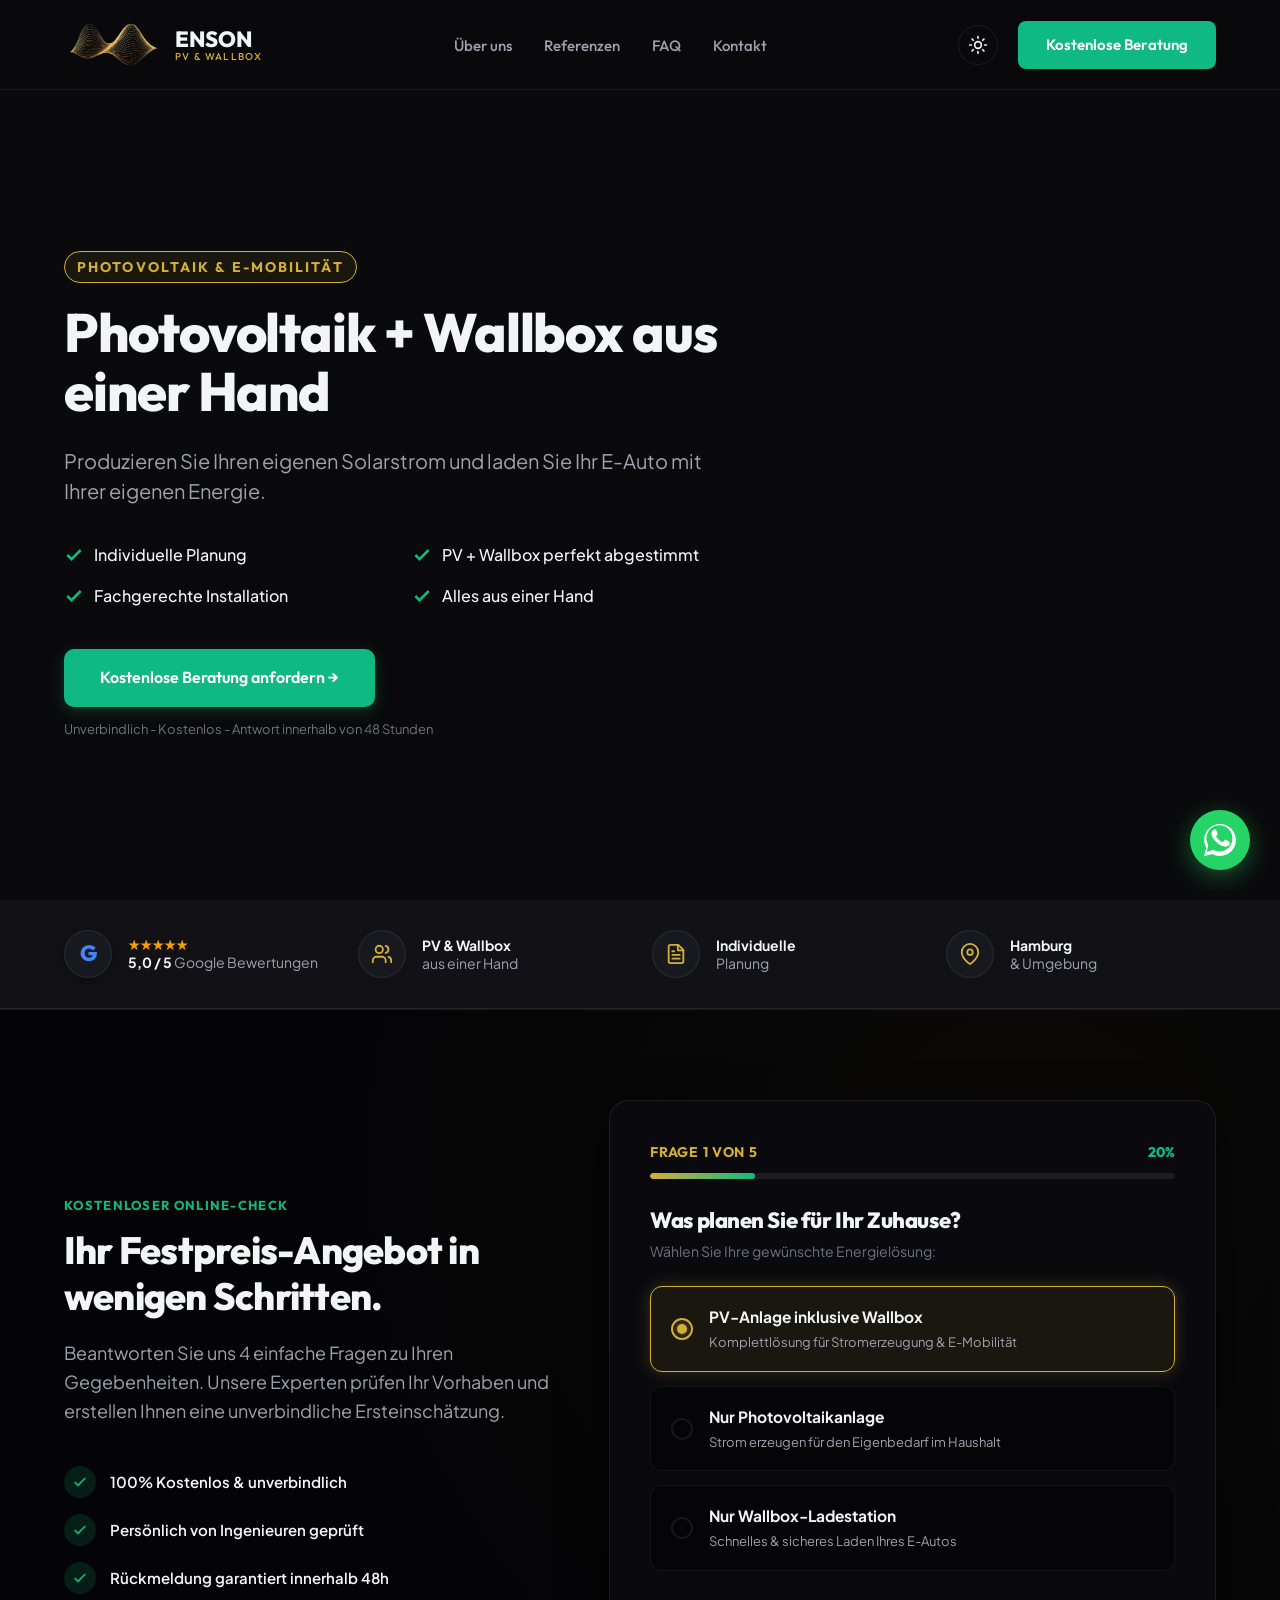
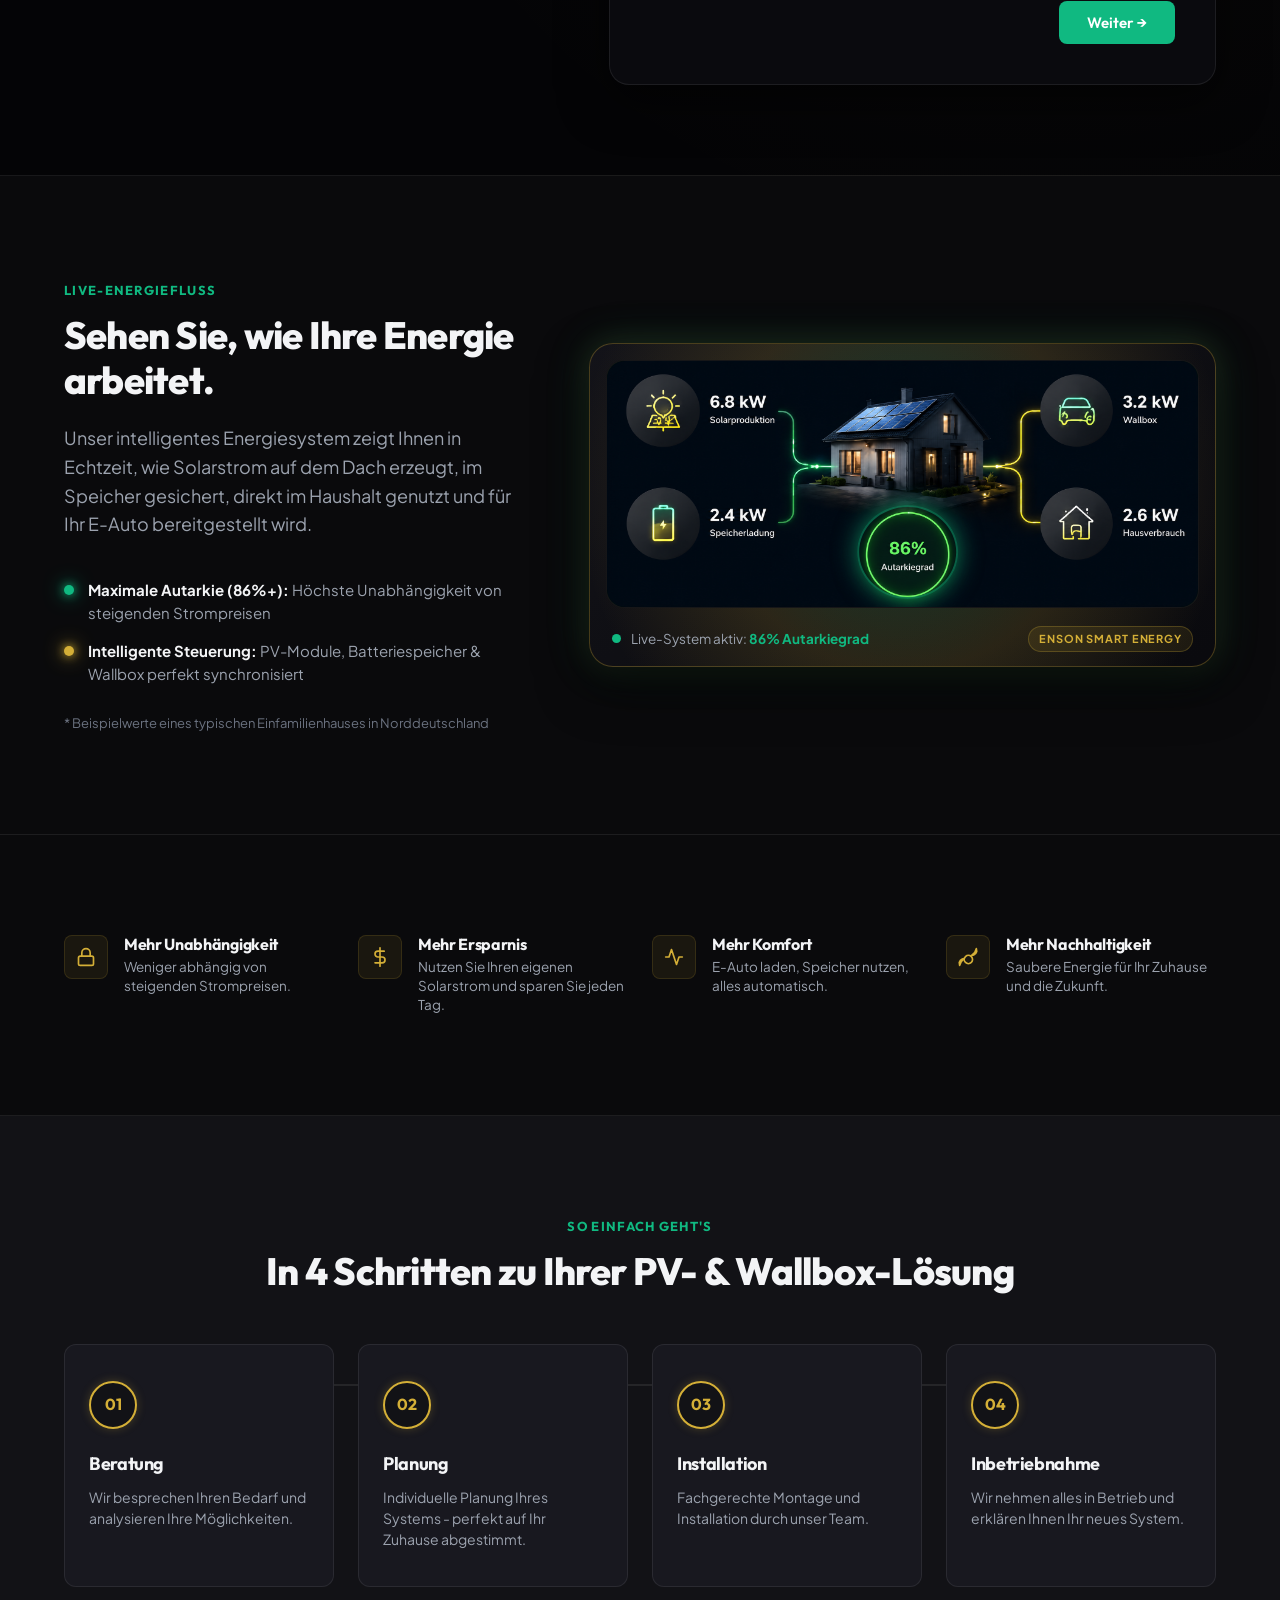
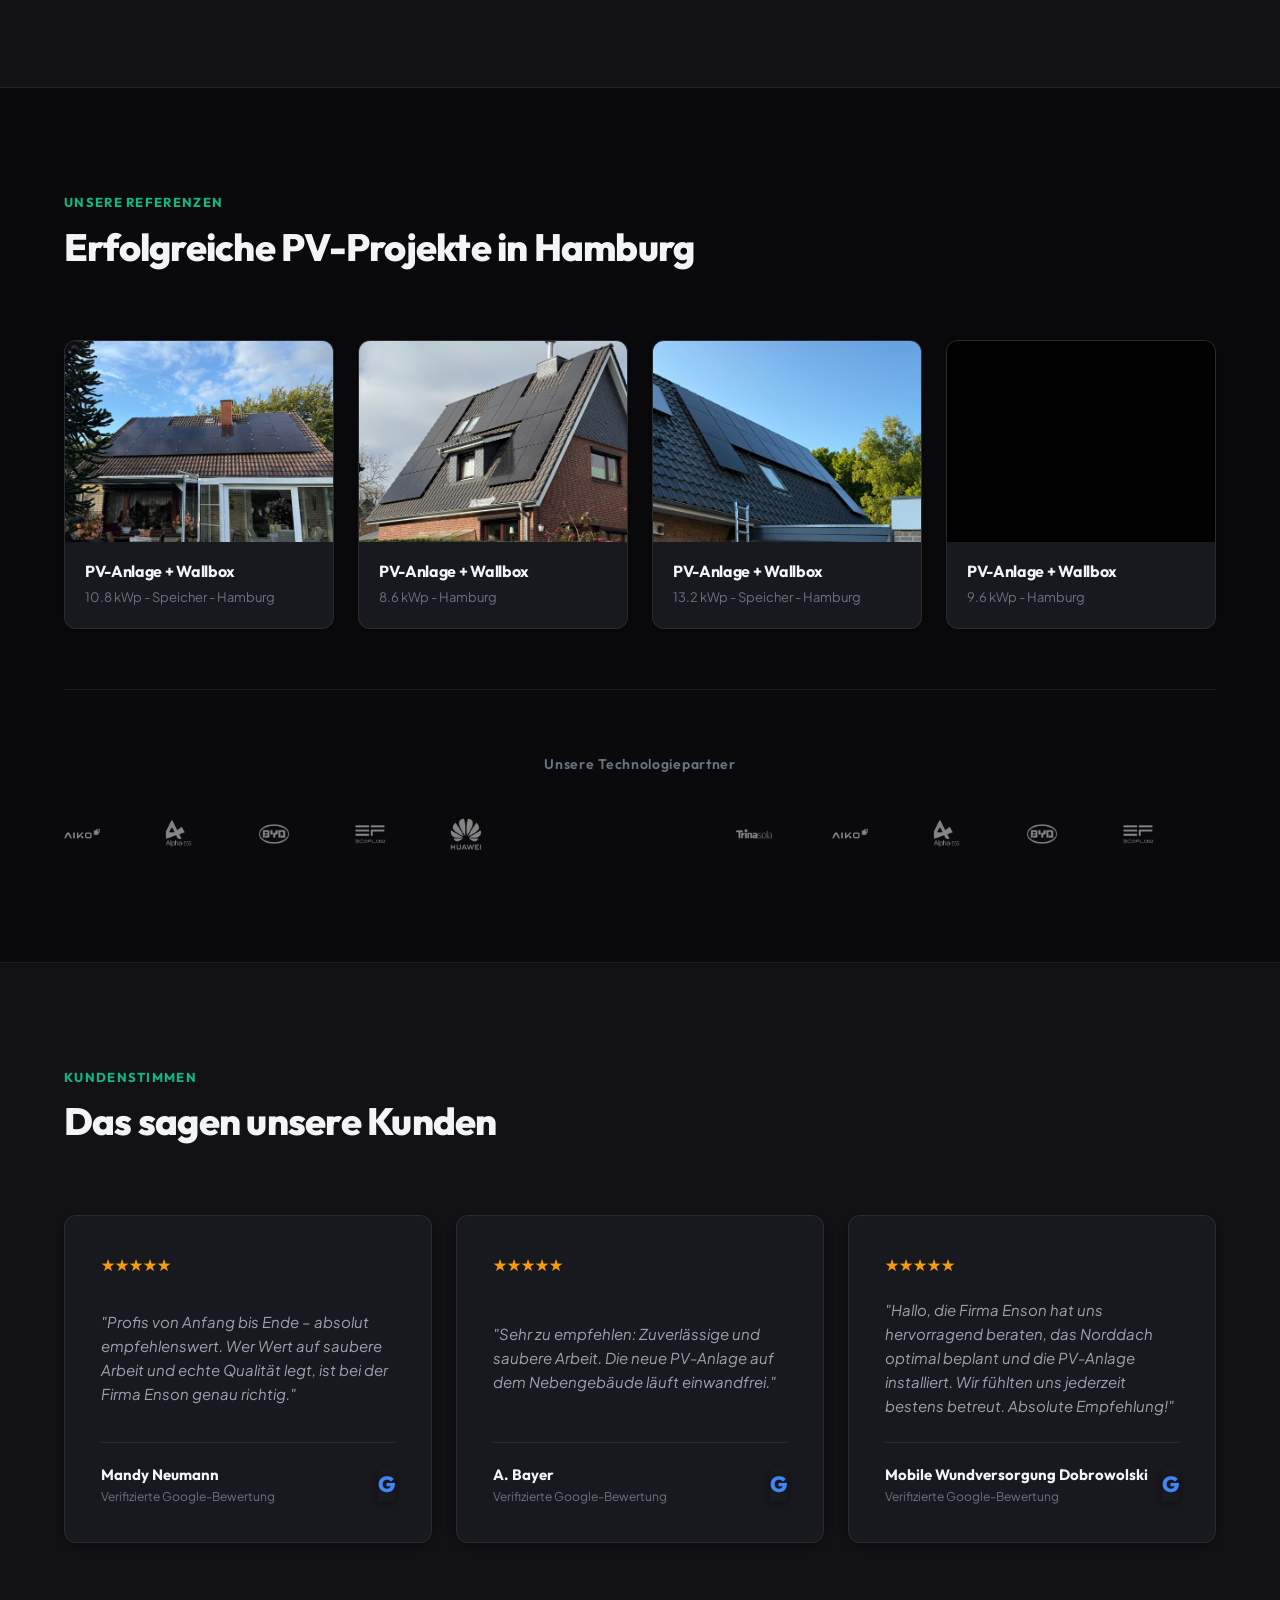
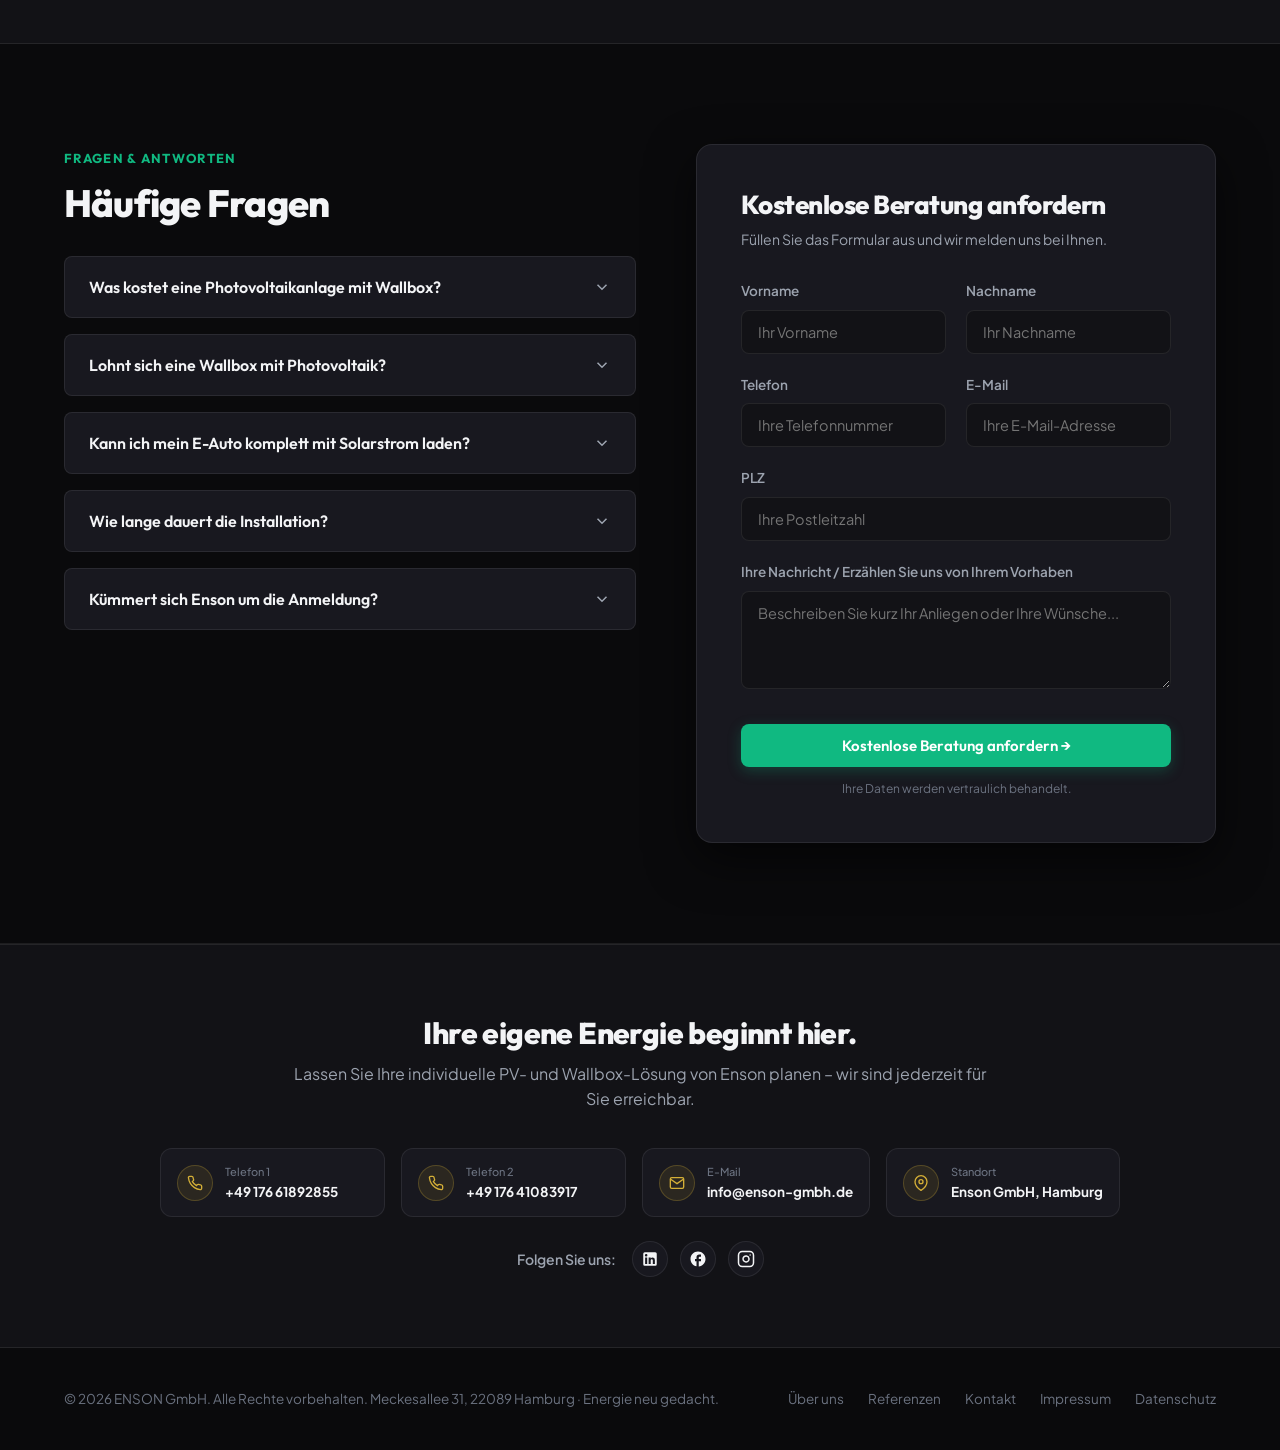
==== commit 81f35444: "Update project" ====
--- a/index.html
+++ b/index.html
@@ -15,9 +15,9 @@
     <!-- Header -->
     <header class="site-header" id="site-header">
         <div class="container header-container">
-            <a href="#" class="logo-area" id="logo-link">
-                <img src="غامق.png" alt="ENSON Logo" class="logo-image logo-dark">
-                <img src="فاتح.png" alt="ENSON Logo" class="logo-image logo-light">
+            <a href="index.html" class="logo-area" id="logo-link">
+                <img src="logo-dark.png" alt="ENSON Logo" class="logo-image logo-dark">
+                <img src="logo-light.png" alt="ENSON Logo" class="logo-image logo-light">
                 <span class="logo-text">ENSON <span class="logo-subtext">PV & WALLBOX</span></span>
             </a>
             
@@ -63,7 +63,7 @@
     <!-- Hero Section -->
     <section class="hero-section" id="hero">
         <div class="video-bg-container">
-            <video class="video-bg" src="فيديو الخلفيه.mp4" autoplay loop muted playsinline preload="metadata"></video>
+            <video class="video-bg" src="hero-video.mp4" autoplay loop muted playsinline preload="metadata"></video>
             <div class="video-overlay"></div>
         </div>
         
@@ -429,29 +429,29 @@
                         <div class="wizard-inputs-grid">
                             <div class="form-group">
                                 <label for="wizard-name">Vor- & Nachname *</label>
-                                <input type="text" id="wizard-name" required placeholder="Max Mustermann">
+                                <input type="text" id="wizard-name" name="name" required placeholder="Max Mustermann">
                             </div>
                             
                             <div class="form-group">
                                 <label for="wizard-phone">Telefonnummer *</label>
-                                <input type="tel" id="wizard-phone" required placeholder="+49 176 1234567">
+                                <input type="tel" id="wizard-phone" name="phone" required placeholder="+49 176 1234567">
                             </div>
 
                             <div class="form-group">
                                 <label for="wizard-email">E-Mail-Adresse *</label>
-                                <input type="email" id="wizard-email" required placeholder="max@beispiel.de">
+                                <input type="email" id="wizard-email" name="email" required placeholder="max@beispiel.de">
                             </div>
 
                             <div class="form-group">
                                 <label for="wizard-location">Postleitzahl / Ort *</label>
-                                <input type="text" id="wizard-location" required placeholder="22089 Hamburg">
+                                <input type="text" id="wizard-location" name="location" required placeholder="22089 Hamburg">
                             </div>
                         </div>
 
                         <div class="form-group-checkbox">
                             <label class="checkbox-label">
-                                <input type="checkbox" id="wizard-privacy" required>
-                                <span>Ich stimme der Verarbeitung meiner Daten zur Angebotserstellung gemäß der <a href="datenschutz.html" target="_blank" class="legal-link">Datenschutzerklärung</a> zu.</span>
+                                <input type="checkbox" id="wizard-privacy" name="privacy_accepted" required>
+                                <span>Ich stimme der Verarbeitung meiner Daten zur Angebotserstellung gemäß der <a href="datenschutz.html" target="_blank" rel="noopener noreferrer" class="legal-link">Datenschutzerklärung</a> zu.</span>
                             </label>
                         </div>
 
@@ -471,22 +471,27 @@
     <section class="simulator-section" id="energiefluss">
         <div class="container simulator-container">
             <div class="simulator-info animate-on-scroll">
-                <span class="section-tag">LIVE-ENERGIEFLUSS</span>
-                <h2 class="section-title">Sehen Sie, wie Ihre Energie arbeitet.</h2>
-                <p class="section-description">
-                    Unser intelligentes Energiesystem zeigt Ihnen in Echtzeit, wie Solarstrom auf dem Dach erzeugt, im Speicher gesichert, direkt im Haushalt genutzt und für Ihr E-Auto bereitgestellt wird.
-                </p>
-                <div class="flow-features-list">
-                    <div class="flow-feat-item">
-                        <span class="feat-dot green"></span>
-                        <span><strong>Maximale Autarkie (86%+):</strong> Höchste Unabhängigkeit von steigenden Strompreisen</span>
-                    </div>
-                    <div class="flow-feat-item">
-                        <span class="feat-dot gold"></span>
-                        <span><strong>Intelligente Steuerung:</strong> PV-Module, Batteriespeicher & Wallbox perfekt synchronisiert</span>
-                    </div>
-                </div>
-                <p class="simulator-subtext">* Beispielwerte eines typischen Einfamilienhauses in Norddeutschland</p>
+                <div class="sim-header-part">
+                    <span class="section-tag">LIVE-ENERGIEFLUSS</span>
+                    <h2 class="section-title">Sehen Sie, wie Ihre Energie arbeitet.</h2>
+                    <p class="section-description">
+                        Unser intelligentes Energiesystem zeigt Ihnen in Echtzeit, wie Solarstrom auf dem Dach erzeugt, im Speicher gesichert, direkt im Haushalt genutzt und für Ihr E-Auto bereitgestellt wird.
+                    </p>
+                </div>
+                
+                <div class="sim-bottom-part">
+                    <div class="flow-features-list">
+                        <div class="flow-feat-item">
+                            <span class="feat-dot green"></span>
+                            <span><strong>Maximale Autarkie (86%+):</strong> Höchste Unabhängigkeit von steigenden Strompreisen</span>
+                        </div>
+                        <div class="flow-feat-item">
+                            <span class="feat-dot gold"></span>
+                            <span><strong>Intelligente Steuerung:</strong> PV-Module, Batteriespeicher & Wallbox perfekt synchronisiert</span>
+                        </div>
+                    </div>
+                    <p class="simulator-subtext">* Beispielwerte eines typischen Einfamilienhauses in Norddeutschland</p>
+                </div>
             </div>
             
             <div class="simulator-visual animate-on-scroll">
@@ -496,7 +501,7 @@
                     
                     <!-- Main Energy Flow Image Container -->
                     <div class="energy-image-wrapper">
-                        <img src="تدفق الطاقه.png" alt="ENSON Live-Energiefluss Visualisierung" class="energy-flow-img" loading="lazy" decoding="async">
+                        <img src="energiefluss.png" alt="ENSON Live-Energiefluss Visualisierung" class="energy-flow-img" loading="lazy" decoding="async">
                         
                         <!-- Animated Energy Glowing Streams & Scan Beam -->
                         <div class="energy-glow-beam"></div>
@@ -621,7 +626,7 @@
                 <!-- Project 1 -->
                 <div class="reference-card animate-on-scroll">
                     <div class="ref-img-wrapper">
-                        <img src="صور مراجع/enson-pv-projekt-hamburg-02.jpg" alt="PV-Anlage + Wallbox 10.8 kWp" class="ref-img" loading="lazy" decoding="async">
+                        <img src="referenzen/enson-pv-projekt-hamburg-02.jpg" alt="PV-Anlage + Wallbox 10.8 kWp" class="ref-img" loading="lazy" decoding="async">
                     </div>
                     <div class="ref-info">
                         <h3 class="ref-title">PV-Anlage + Wallbox</h3>
@@ -632,7 +637,7 @@
                 <!-- Project 2 -->
                 <div class="reference-card animate-on-scroll">
                     <div class="ref-img-wrapper">
-                        <img src="صور مراجع/photovoltaik-hamburg-projekt-02.jpg" alt="PV-Anlage + Wallbox 8.6 kWp" class="ref-img" loading="lazy" decoding="async">
+                        <img src="referenzen/photovoltaik-hamburg-projekt-02.jpg" alt="PV-Anlage + Wallbox 8.6 kWp" class="ref-img" loading="lazy" decoding="async">
                     </div>
                     <div class="ref-info">
                         <h3 class="ref-title">PV-Anlage + Wallbox</h3>
@@ -643,7 +648,7 @@
                 <!-- Project 3 -->
                 <div class="reference-card animate-on-scroll">
                     <div class="ref-img-wrapper">
-                        <img src="صور مراجع/pv-referenz-hamburg-01.jpg" alt="PV-Anlage + Wallbox 13.2 kWp" class="ref-img" loading="lazy" decoding="async">
+                        <img src="referenzen/pv-referenz-hamburg-01.jpg" alt="PV-Anlage + Wallbox 13.2 kWp" class="ref-img" loading="lazy" decoding="async">
                     </div>
                     <div class="ref-info">
                         <h3 class="ref-title">PV-Anlage + Wallbox</h3>
@@ -654,7 +659,7 @@
                 <!-- Project 4 -->
                 <div class="reference-card animate-on-scroll">
                     <div class="ref-img-wrapper">
-                        <img src="صور مراجع/pv-installation-hamburg-eigenheim-02.jpg" alt="PV-Anlage + Wallbox 9.6 kWp" class="ref-img" loading="lazy" decoding="async">
+                        <img src="referenzen/pv-installation-hamburg-eigenheim-02.jpg" alt="PV-Anlage + Wallbox 9.6 kWp" class="ref-img" loading="lazy" decoding="async">
                     </div>
                     <div class="ref-info">
                         <h3 class="ref-title">PV-Anlage + Wallbox</h3>
@@ -668,23 +673,23 @@
                 <span class="partner-title">Unsere Technologiepartner</span>
                 <div class="partner-slider">
                     <div class="partner-track">
-                        <img src="لوجهات الشركاء/aiko.png" alt="Aiko Solar" loading="lazy" decoding="async">
-                        <img src="لوجهات الشركاء/alphaess.png" alt="AlphaESS" loading="lazy" decoding="async">
-                        <img src="لوجهات الشركاء/byd.png" alt="BYD" loading="lazy" decoding="async">
-                        <img src="لوجهات الشركاء/ecoflow.png" alt="EcoFlow" loading="lazy" decoding="async">
-                        <img src="لوجهات الشركاء/huawei-logo.png" alt="Huawei" loading="lazy" decoding="async">
-                        <img src="لوجهات الشركاء/sigenergy.png" alt="Sigenergy" loading="lazy" decoding="async">
-                        <img src="لوجهات الشركاء/sungrow.png" alt="Sungrow" loading="lazy" decoding="async">
-                        <img src="لوجهات الشركاء/trinasolar.png" alt="Trina Solar" loading="lazy" decoding="async">
+                        <img src="partner-logos/aiko.png" alt="Aiko Solar" loading="lazy" decoding="async">
+                        <img src="partner-logos/alphaess.png" alt="AlphaESS" loading="lazy" decoding="async">
+                        <img src="partner-logos/byd.png" alt="BYD" loading="lazy" decoding="async">
+                        <img src="partner-logos/ecoflow.png" alt="EcoFlow" loading="lazy" decoding="async">
+                        <img src="partner-logos/huawei-logo.png" alt="Huawei" loading="lazy" decoding="async">
+                        <img src="partner-logos/sigenergy.png" alt="Sigenergy" loading="lazy" decoding="async">
+                        <img src="partner-logos/sungrow.png" alt="Sungrow" loading="lazy" decoding="async">
+                        <img src="partner-logos/trinasolar.png" alt="Trina Solar" loading="lazy" decoding="async">
                         <!-- Repeated for infinite scroll -->
-                        <img src="لوجهات الشركاء/aiko.png" alt="Aiko Solar" loading="lazy" decoding="async">
-                        <img src="لوجهات الشركاء/alphaess.png" alt="AlphaESS" loading="lazy" decoding="async">
-                        <img src="لوجهات الشركاء/byd.png" alt="BYD" loading="lazy" decoding="async">
-                        <img src="لوجهات الشركاء/ecoflow.png" alt="EcoFlow" loading="lazy" decoding="async">
-                        <img src="لوجهات الشركاء/huawei-logo.png" alt="Huawei" loading="lazy" decoding="async">
-                        <img src="لوجهات الشركاء/sigenergy.png" alt="Sigenergy" loading="lazy" decoding="async">
-                        <img src="لوجهات الشركاء/sungrow.png" alt="Sungrow" loading="lazy" decoding="async">
-                        <img src="لوجهات الشركاء/trinasolar.png" alt="Trina Solar" loading="lazy" decoding="async">
+                        <img src="partner-logos/aiko.png" alt="Aiko Solar" loading="lazy" decoding="async">
+                        <img src="partner-logos/alphaess.png" alt="AlphaESS" loading="lazy" decoding="async">
+                        <img src="partner-logos/byd.png" alt="BYD" loading="lazy" decoding="async">
+                        <img src="partner-logos/ecoflow.png" alt="EcoFlow" loading="lazy" decoding="async">
+                        <img src="partner-logos/huawei-logo.png" alt="Huawei" loading="lazy" decoding="async">
+                        <img src="partner-logos/sigenergy.png" alt="Sigenergy" loading="lazy" decoding="async">
+                        <img src="partner-logos/sungrow.png" alt="Sungrow" loading="lazy" decoding="async">
+                        <img src="partner-logos/trinasolar.png" alt="Trina Solar" loading="lazy" decoding="async">
                     </div>
                 </div>
             </div>
@@ -835,33 +840,33 @@
                     <div class="form-row">
                         <div class="form-group">
                             <label for="firstname">Vorname</label>
-                            <input type="text" id="firstname" placeholder="Ihr Vorname" required>
+                            <input type="text" id="firstname" name="firstname" placeholder="Ihr Vorname" required>
                         </div>
                         <div class="form-group">
                             <label for="lastname">Nachname</label>
-                            <input type="text" id="lastname" placeholder="Ihr Nachname" required>
+                            <input type="text" id="lastname" name="lastname" placeholder="Ihr Nachname" required>
                         </div>
                     </div>
                     
                     <div class="form-row">
                         <div class="form-group">
                             <label for="phone">Telefon</label>
-                            <input type="tel" id="phone" placeholder="Ihre Telefonnummer" required>
+                            <input type="tel" id="phone" name="phone" placeholder="Ihre Telefonnummer" required>
                         </div>
                         <div class="form-group">
                             <label for="email">E-Mail</label>
-                            <input type="email" id="email" placeholder="Ihre E-Mail-Adresse" required>
+                            <input type="email" id="email" name="email" placeholder="Ihre E-Mail-Adresse" required>
                         </div>
                     </div>
                     
                     <div class="form-group">
                         <label for="zip">PLZ</label>
-                        <input type="text" id="zip" placeholder="Ihre Postleitzahl" required>
+                        <input type="text" id="zip" name="zip" placeholder="Ihre Postleitzahl" required>
                     </div>
 
                     <div class="form-group">
                         <label for="message">Ihre Nachricht / Erzählen Sie uns von Ihrem Vorhaben</label>
-                        <textarea id="message" rows="4" placeholder="Beschreiben Sie kurz Ihr Anliegen oder Ihre Wünsche..." required></textarea>
+                        <textarea id="message" name="message" rows="4" placeholder="Beschreiben Sie kurz Ihr Anliegen oder Ihre Wünsche..." required></textarea>
                     </div>
                     
                     <button type="submit" class="btn btn-primary btn-full btn-glow" style="margin-top: 15px;">Kostenlose Beratung anfordern &rarr;</button>
@@ -975,7 +980,7 @@
     </footer>
 
     <!-- Floating WhatsApp Button -->
-    <a href="https://wa.me/4917661892855" class="whatsapp-float-btn" target="_blank" aria-label="Kontakt über WhatsApp" id="whatsapp-btn">
+    <a href="https://wa.me/4917661892855" class="whatsapp-float-btn" target="_blank" rel="noopener noreferrer" aria-label="Kontakt über WhatsApp" id="whatsapp-btn">
         <svg class="whatsapp-icon" viewBox="0 0 24 24" fill="currentColor">
             <path d="M.057 24l1.687-6.163c-1.041-1.804-1.588-3.849-1.587-5.946C.06 5.348 5.397.01 12.008.01c3.202.001 6.212 1.246 8.477 3.514 2.266 2.268 3.507 5.28 3.505 8.484-.004 6.657-5.34 11.997-11.953 11.997-2.005-.001-3.973-.502-5.724-1.455L0 24zm6.59-4.846c1.6.95 3.188 1.449 4.825 1.451 5.436 0 9.86-4.37 9.864-9.799.002-2.63-1.023-5.101-2.885-6.963C16.79 1.98 14.317.954 11.69.954 6.254.954 1.83 5.324 1.826 10.753c-.001 1.674.452 3.3 1.311 4.755L2.125 21.03l5.522-1.876zm11.758-6.195c-.328-.163-1.94-.954-2.24-1.064-.3-.11-.518-.163-.736.163-.218.327-.845 1.064-1.036 1.282-.19.218-.382.245-.71.082-.328-.163-1.385-.509-2.637-1.623-.974-.868-1.63-1.94-1.82-2.268-.19-.328-.02-.505.144-.668.148-.146.328-.382.492-.573.164-.19.218-.327.328-.545.11-.218.055-.409-.028-.573-.082-.163-.736-1.771-1.008-2.427-.267-.641-.56-.553-.768-.564-.199-.01-.427-.012-.655-.012-.228 0-.598.085-.91.423-.312.338-1.19 1.163-1.19 2.831s1.22 3.278 1.39 3.504c.17.228 2.4 3.66 5.812 5.132.812.35 1.447.56 1.942.717.817.26 1.562.223 2.15.135.656-.098 1.94-.792 2.213-1.527.273-.736.273-1.363.19-1.5-.082-.137-.3-.218-.628-.382z"></path>
         </svg>
--- a/index.css
+++ b/index.css
@@ -1877,18 +1877,38 @@
         }
     }
     
-    /* Energy Flow Showcase Mobile */
+    /* Energy Flow Showcase Mobile (Visual above bullet points) */
     .simulator-section {
         padding: 60px 0;
     }
 
     .simulator-container {
-        grid-template-columns: 1fr;
-        gap: 32px;
+        display: flex;
+        flex-direction: column;
+        gap: 20px;
+    }
+
+    .simulator-info {
+        display: contents;
+    }
+
+    .sim-header-part {
+        order: 1;
+        width: 100%;
+    }
+
+    .simulator-visual {
+        order: 2;
+        width: 100%;
+    }
+
+    .sim-bottom-part {
+        order: 3;
+        width: 100%;
     }
 
     .flow-features-list {
-        margin: 20px 0;
+        margin: 18px 0 12px 0;
         gap: 12px;
     }
 
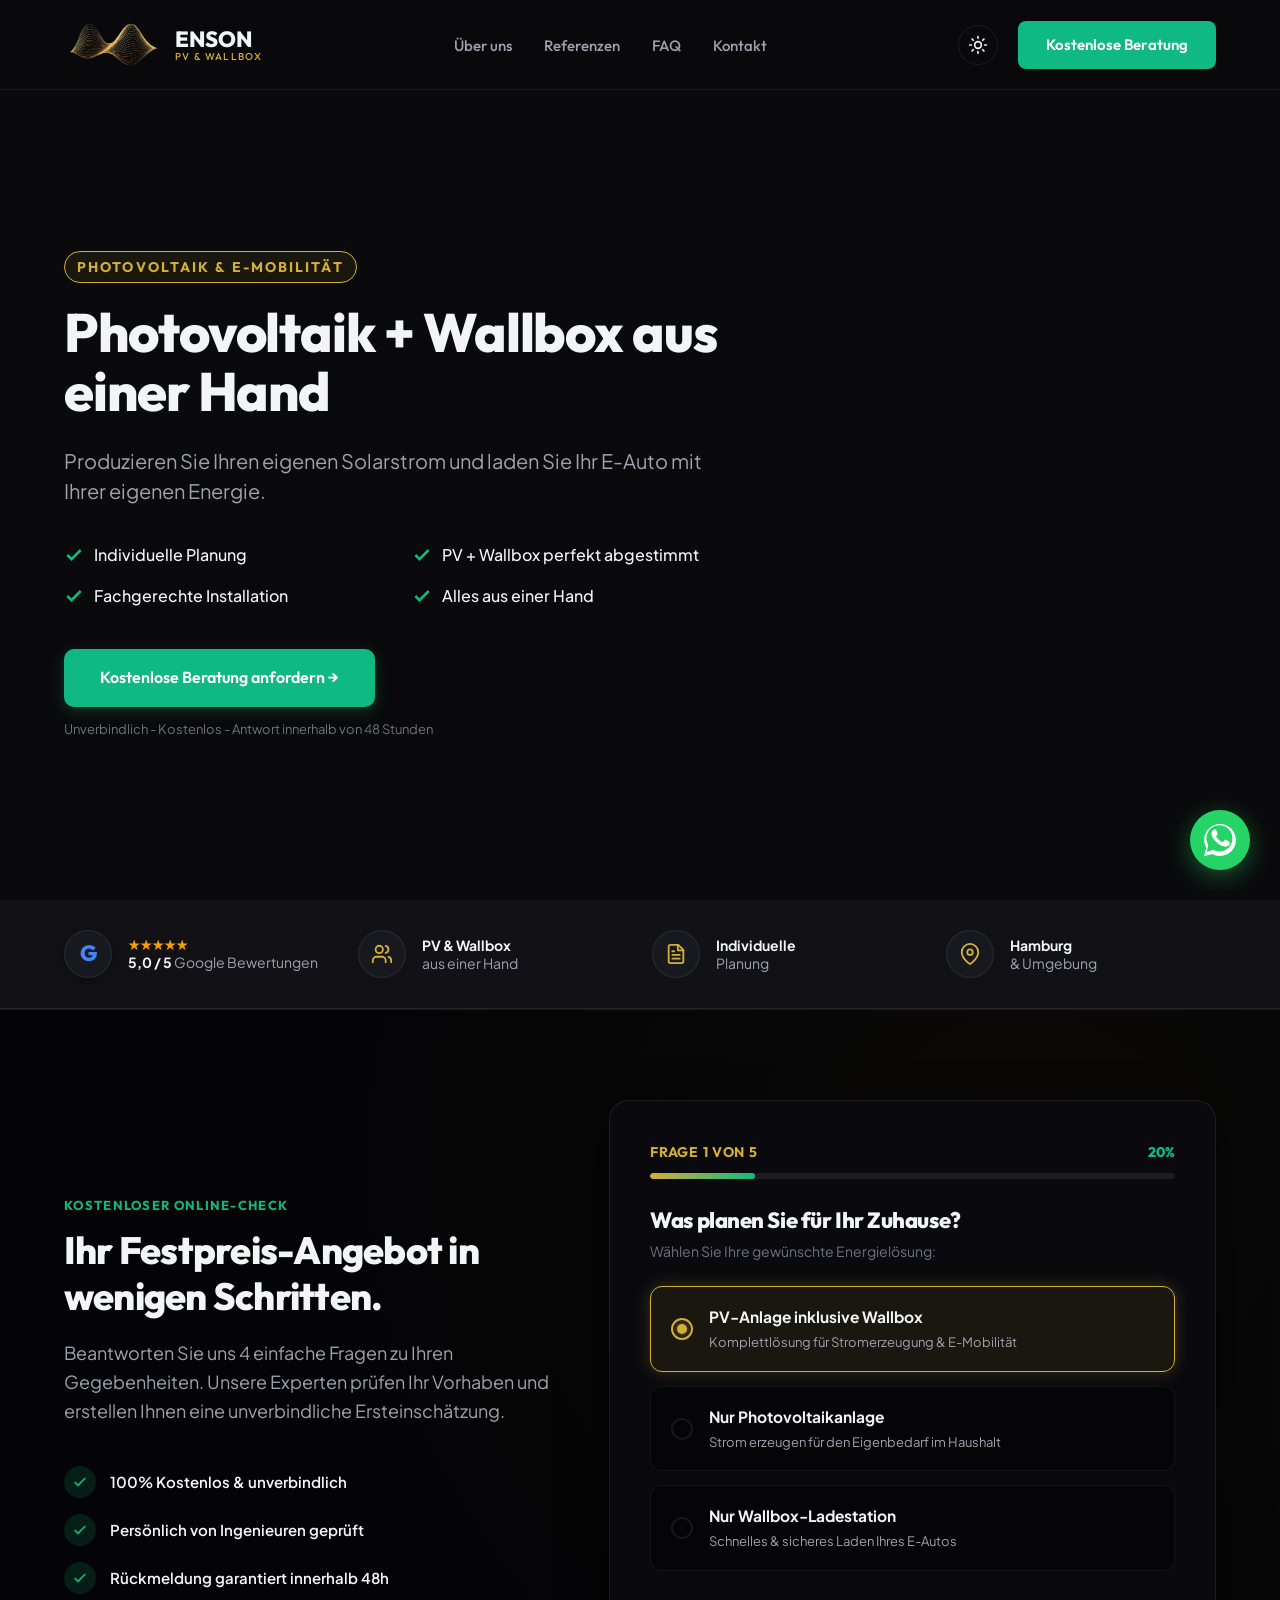
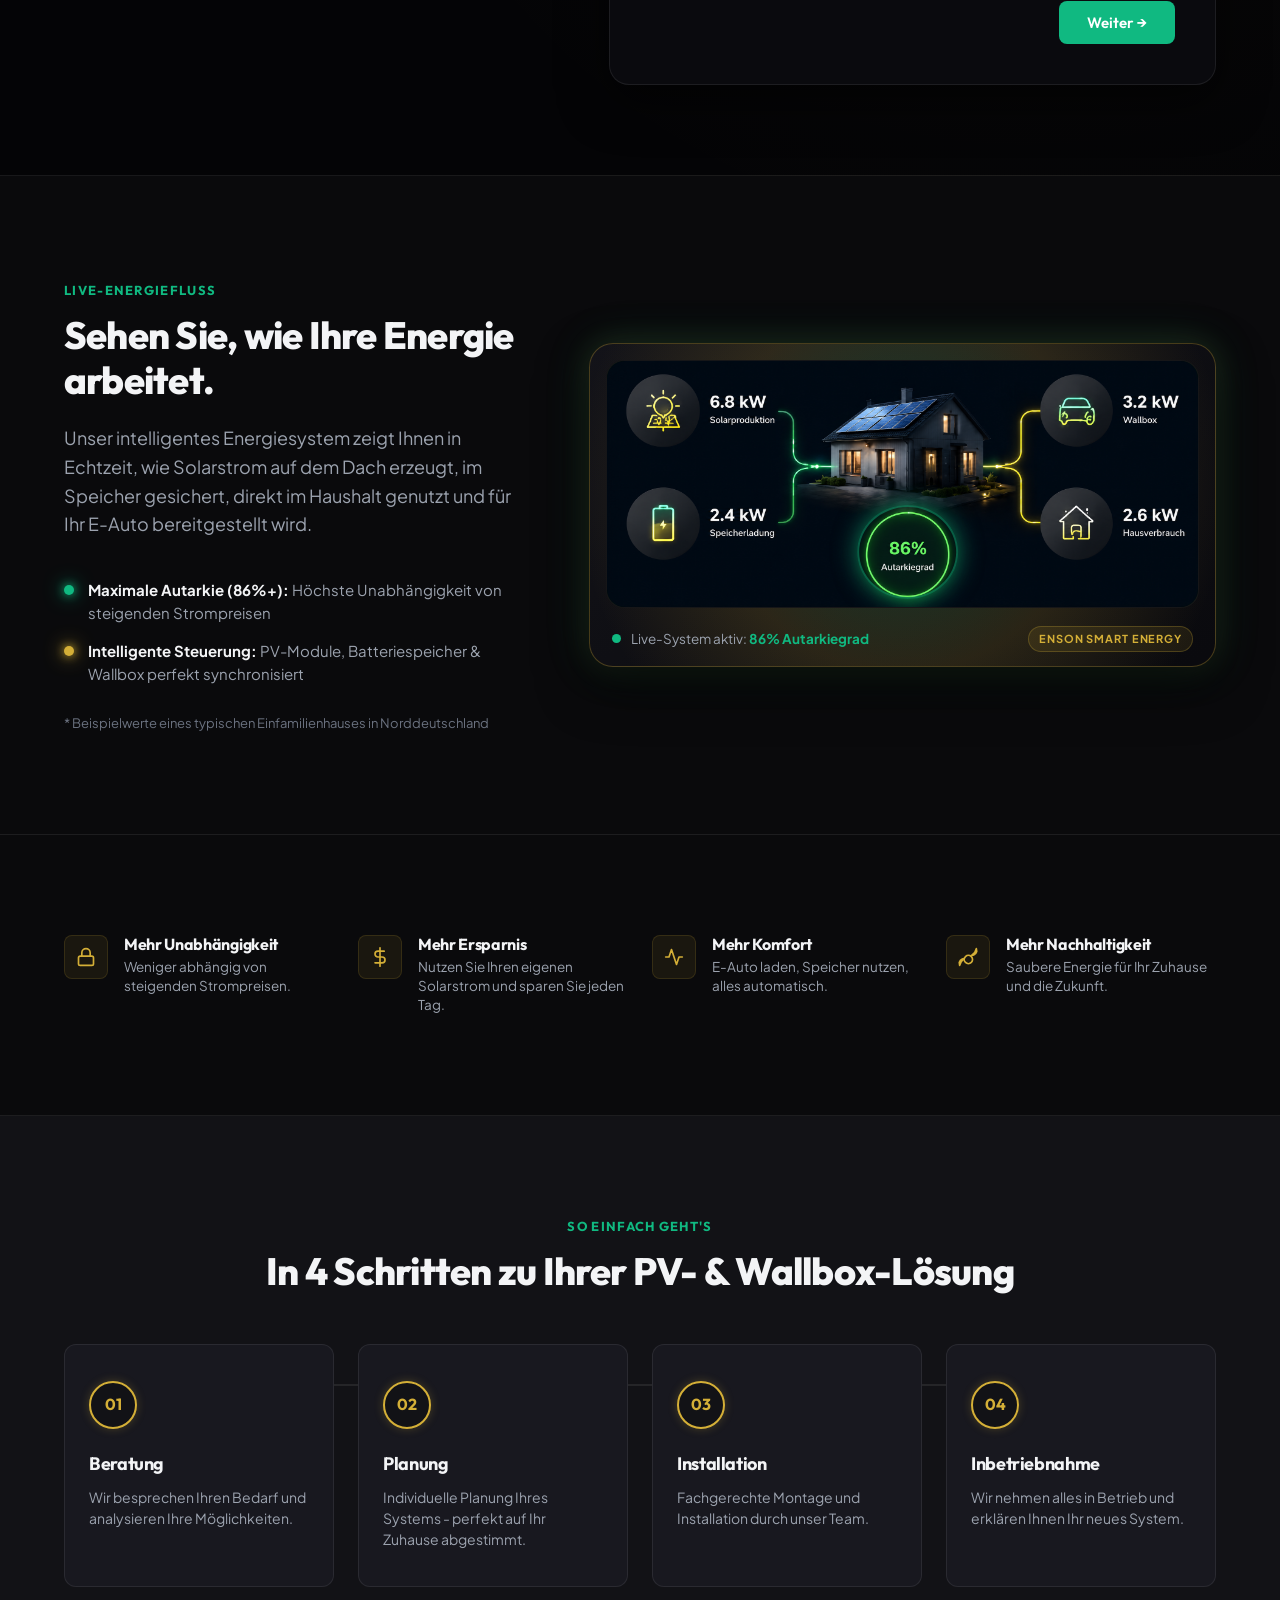
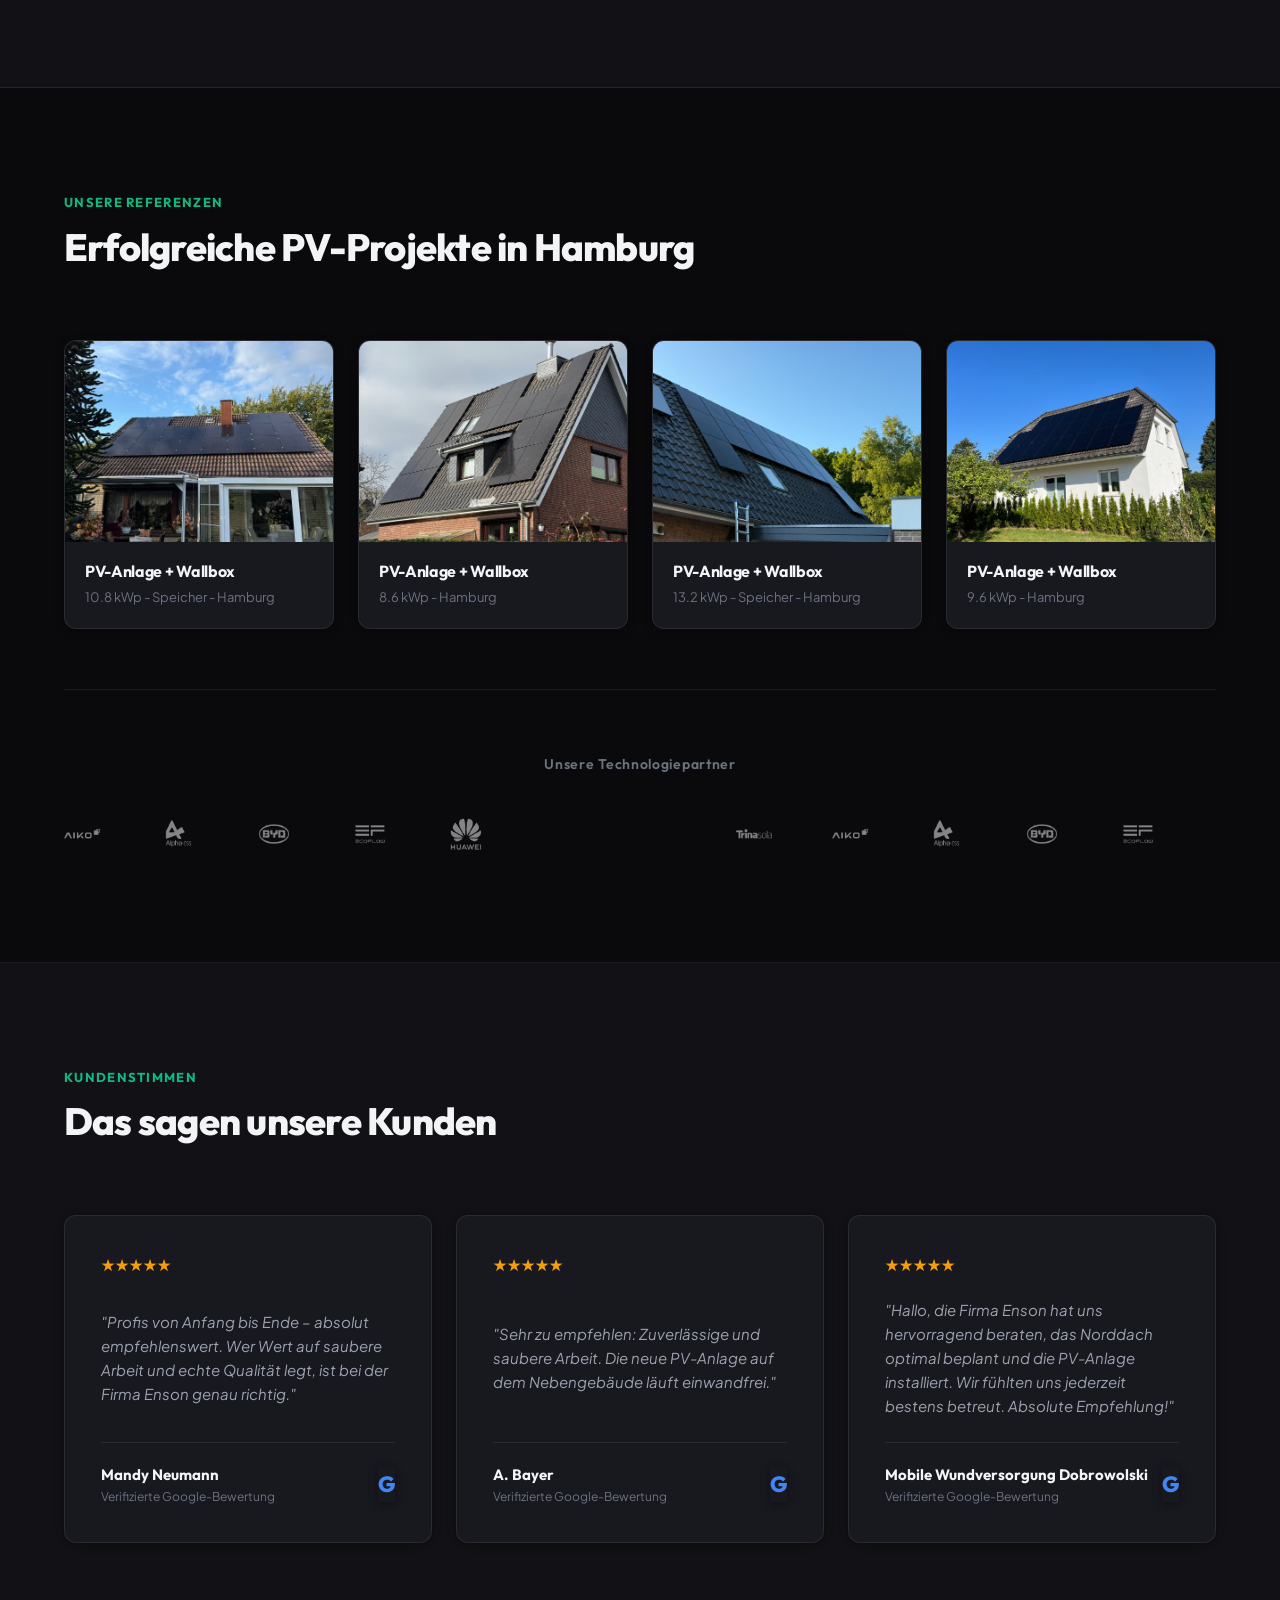
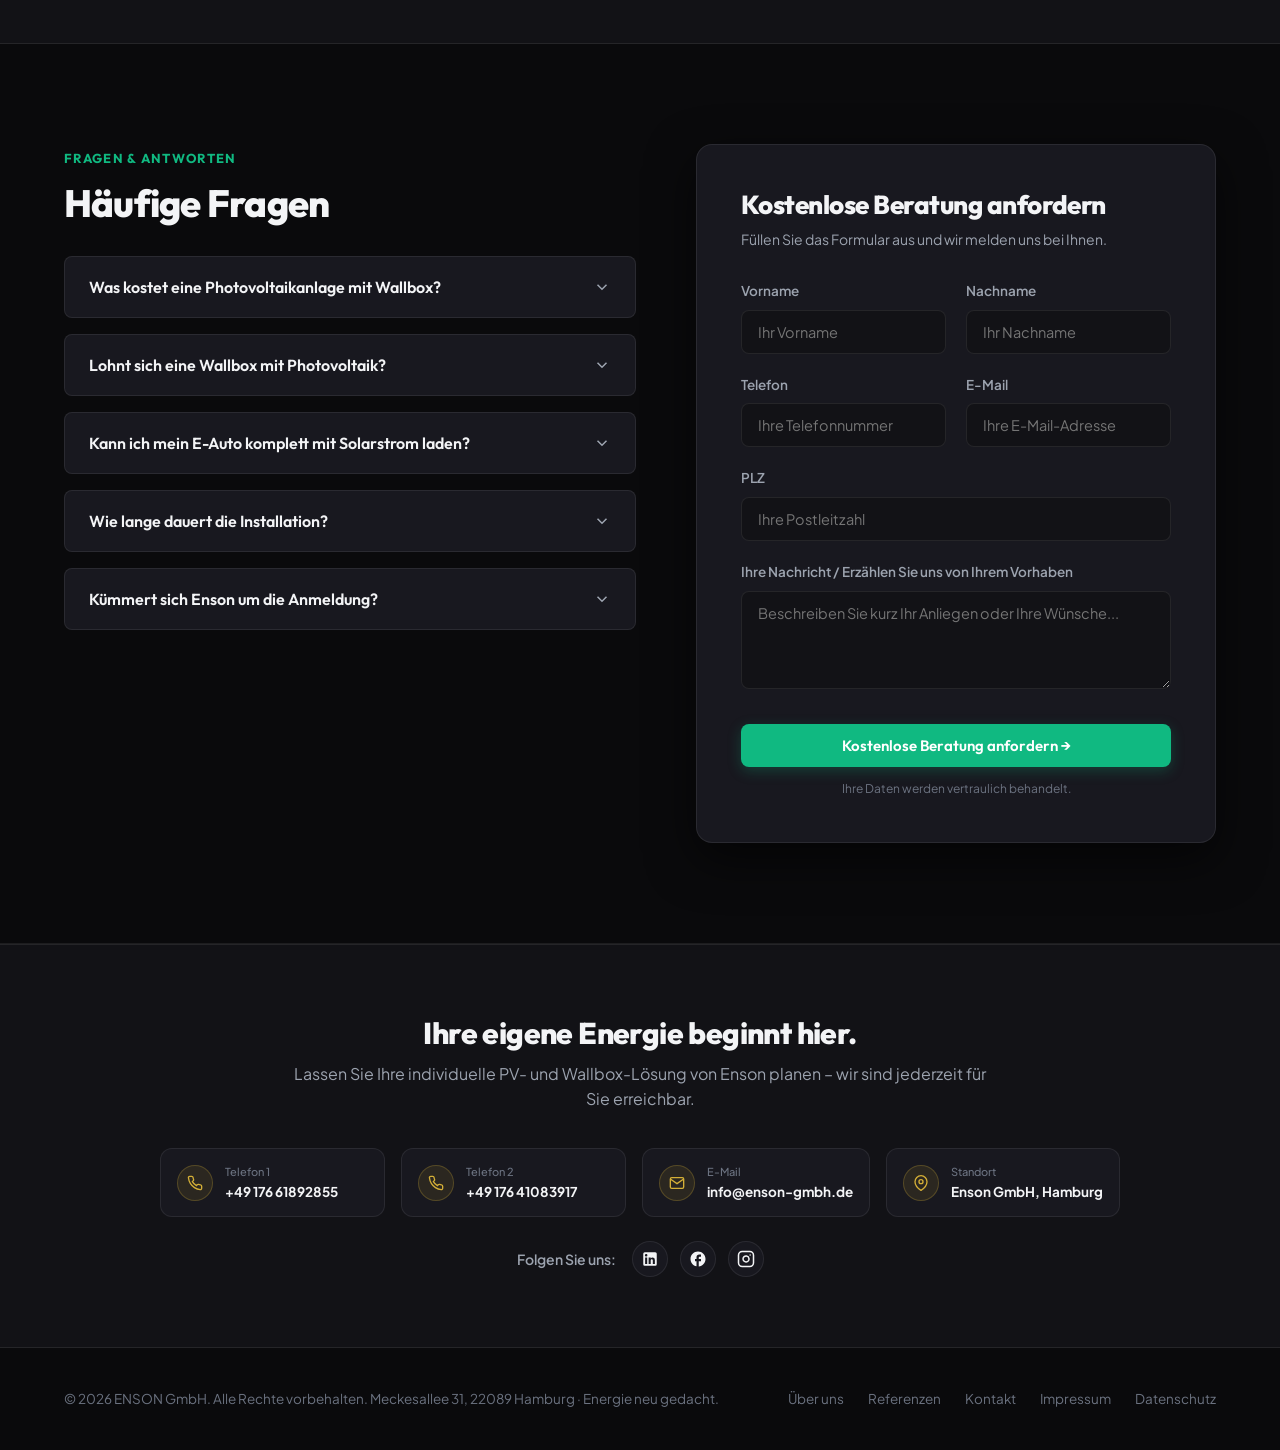
==== commit b7e589e4: "Update project" ====
--- a/index.html
+++ b/index.html
@@ -942,17 +942,17 @@
                 <div class="footer-social-bar">
                     <span class="social-bar-label">Folgen Sie uns:</span>
                     <div class="social-bar-icons">
-                        <a href="https://linkedin.com" target="_blank" rel="noopener noreferrer" class="social-btn" aria-label="LinkedIn">
+                        <a href="https://www.linkedin.com/company/enson-energy" target="_blank" rel="noopener noreferrer" class="social-btn" aria-label="LinkedIn">
                             <svg viewBox="0 0 24 24" fill="currentColor">
                                 <path d="M19 3a2 2 0 0 1 2 2v14a2 2 0 0 1-2 2H5a2 2 0 0 1-2-2V5a2 2 0 0 1 2-2h14m-.5 15.5v-5.3a3.26 3.26 0 0 0-3.26-3.26c-.85 0-1.84.52-2.28 1.3v-1.11h-2.79v8.37h2.79v-4.93c0-.77.62-1.4 1.39-1.4a1.4 1.4 0 0 1 1.4 1.4v4.93h2.75M6.88 8.56a1.68 1.68 0 0 0 1.68-1.68c0-.93-.75-1.69-1.68-1.69a1.69 1.69 0 0 0-1.69 1.69c0 .93.76 1.68 1.69 1.68m1.39 9.94v-8.37H5.5v8.37h2.77z"></path>
                             </svg>
                         </a>
-                        <a href="https://facebook.com" target="_blank" rel="noopener noreferrer" class="social-btn" aria-label="Facebook">
+                        <a href="https://www.facebook.com/share/1EvDwyA97J/" target="_blank" rel="noopener noreferrer" class="social-btn" aria-label="Facebook">
                             <svg viewBox="0 0 24 24" fill="currentColor">
                                 <path d="M22 12c0-5.52-4.48-10-10-10S2 6.48 2 12c0 4.84 3.44 8.87 8 9.8V15H8v-3h2V9.5C10 7.57 11.57 6 13.5 6H16v3h-2c-.55 0-1 .45-1 1v2h3v3h-3v6.95c5.05-.5 9-4.76 9-9.95z"></path>
                             </svg>
                         </a>
-                        <a href="https://instagram.com" target="_blank" rel="noopener noreferrer" class="social-btn" aria-label="Instagram">
+                        <a href="https://www.instagram.com/enson__gmbh?igsi=amg0Y2lnNDJranox" target="_blank" rel="noopener noreferrer" class="social-btn" aria-label="Instagram">
                             <svg viewBox="0 0 24 24" fill="none" stroke="currentColor" stroke-width="2" stroke-linecap="round" stroke-linejoin="round">
                                 <rect x="2" y="2" width="20" height="20" rx="5" ry="5"></rect>
                                 <path d="M16 11.37A4 4 0 1 1 12.63 8 4 4 0 0 1 16 11.37z"></path>
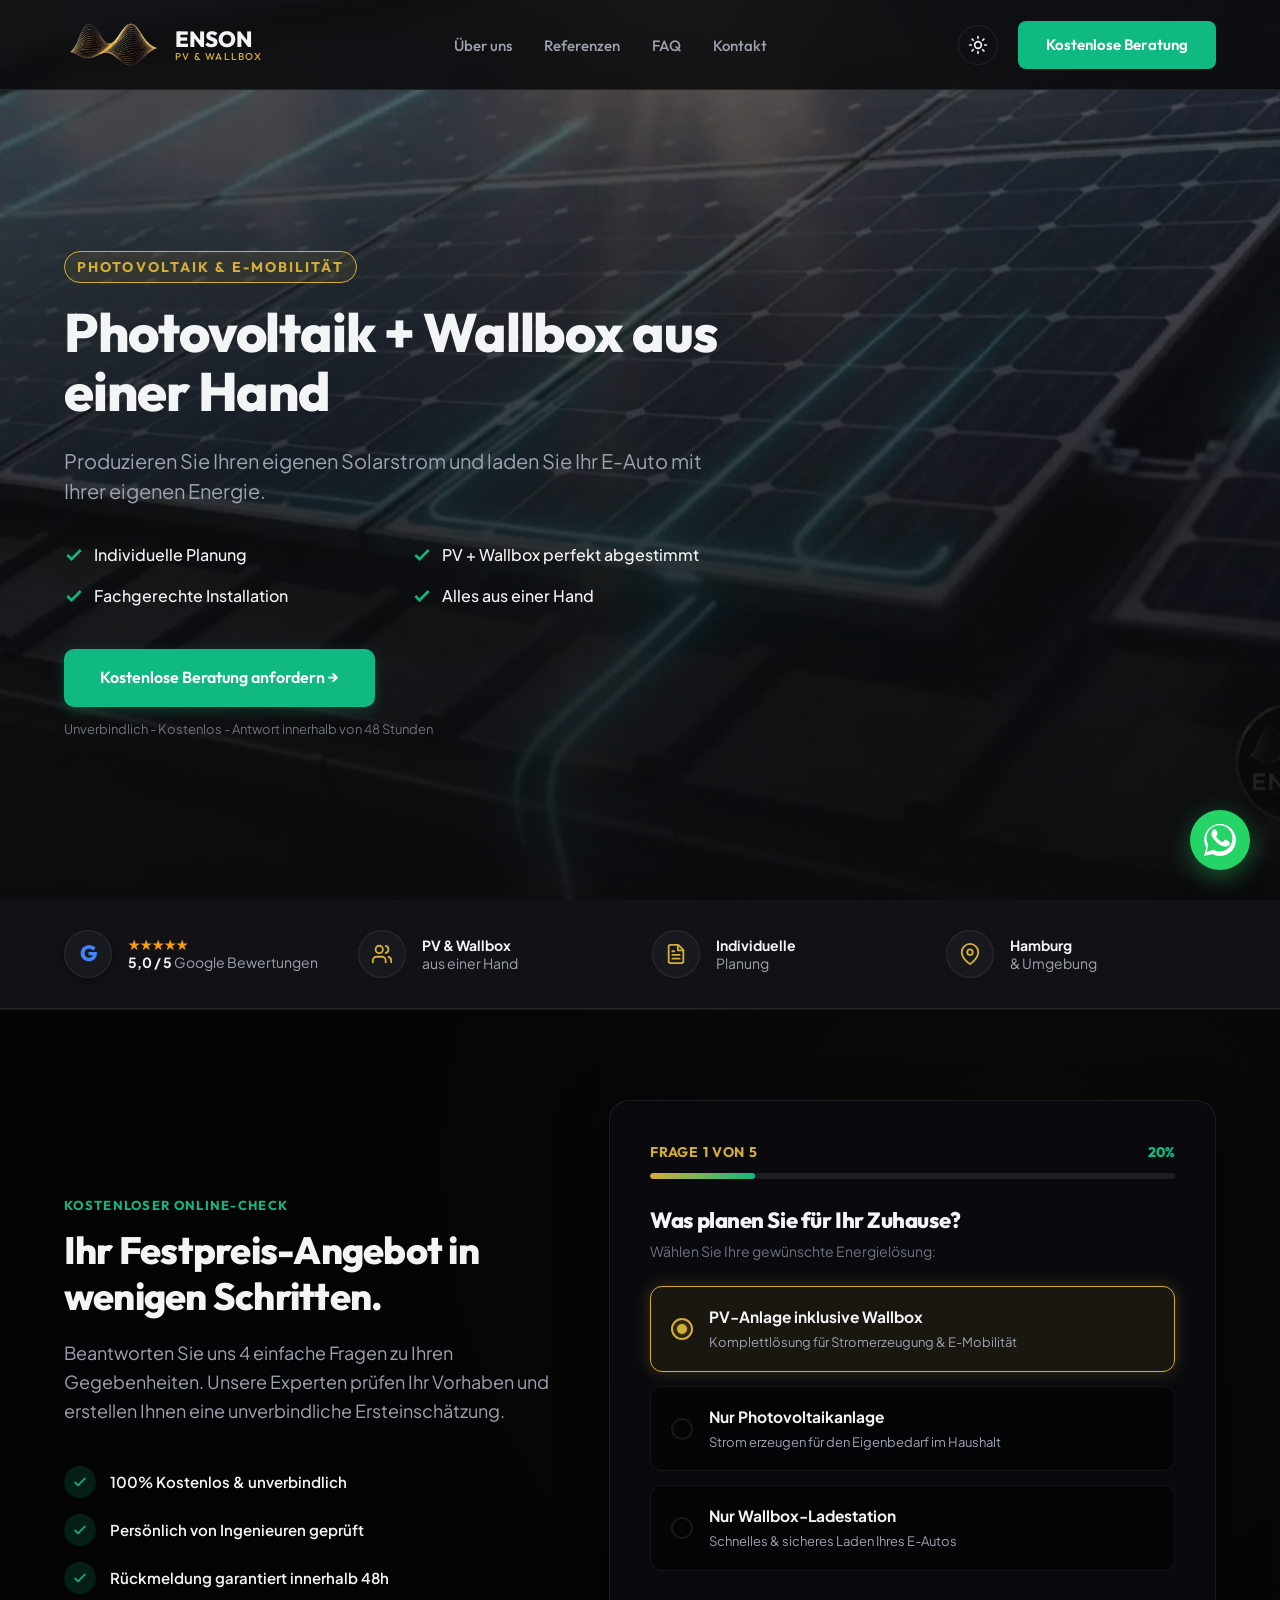
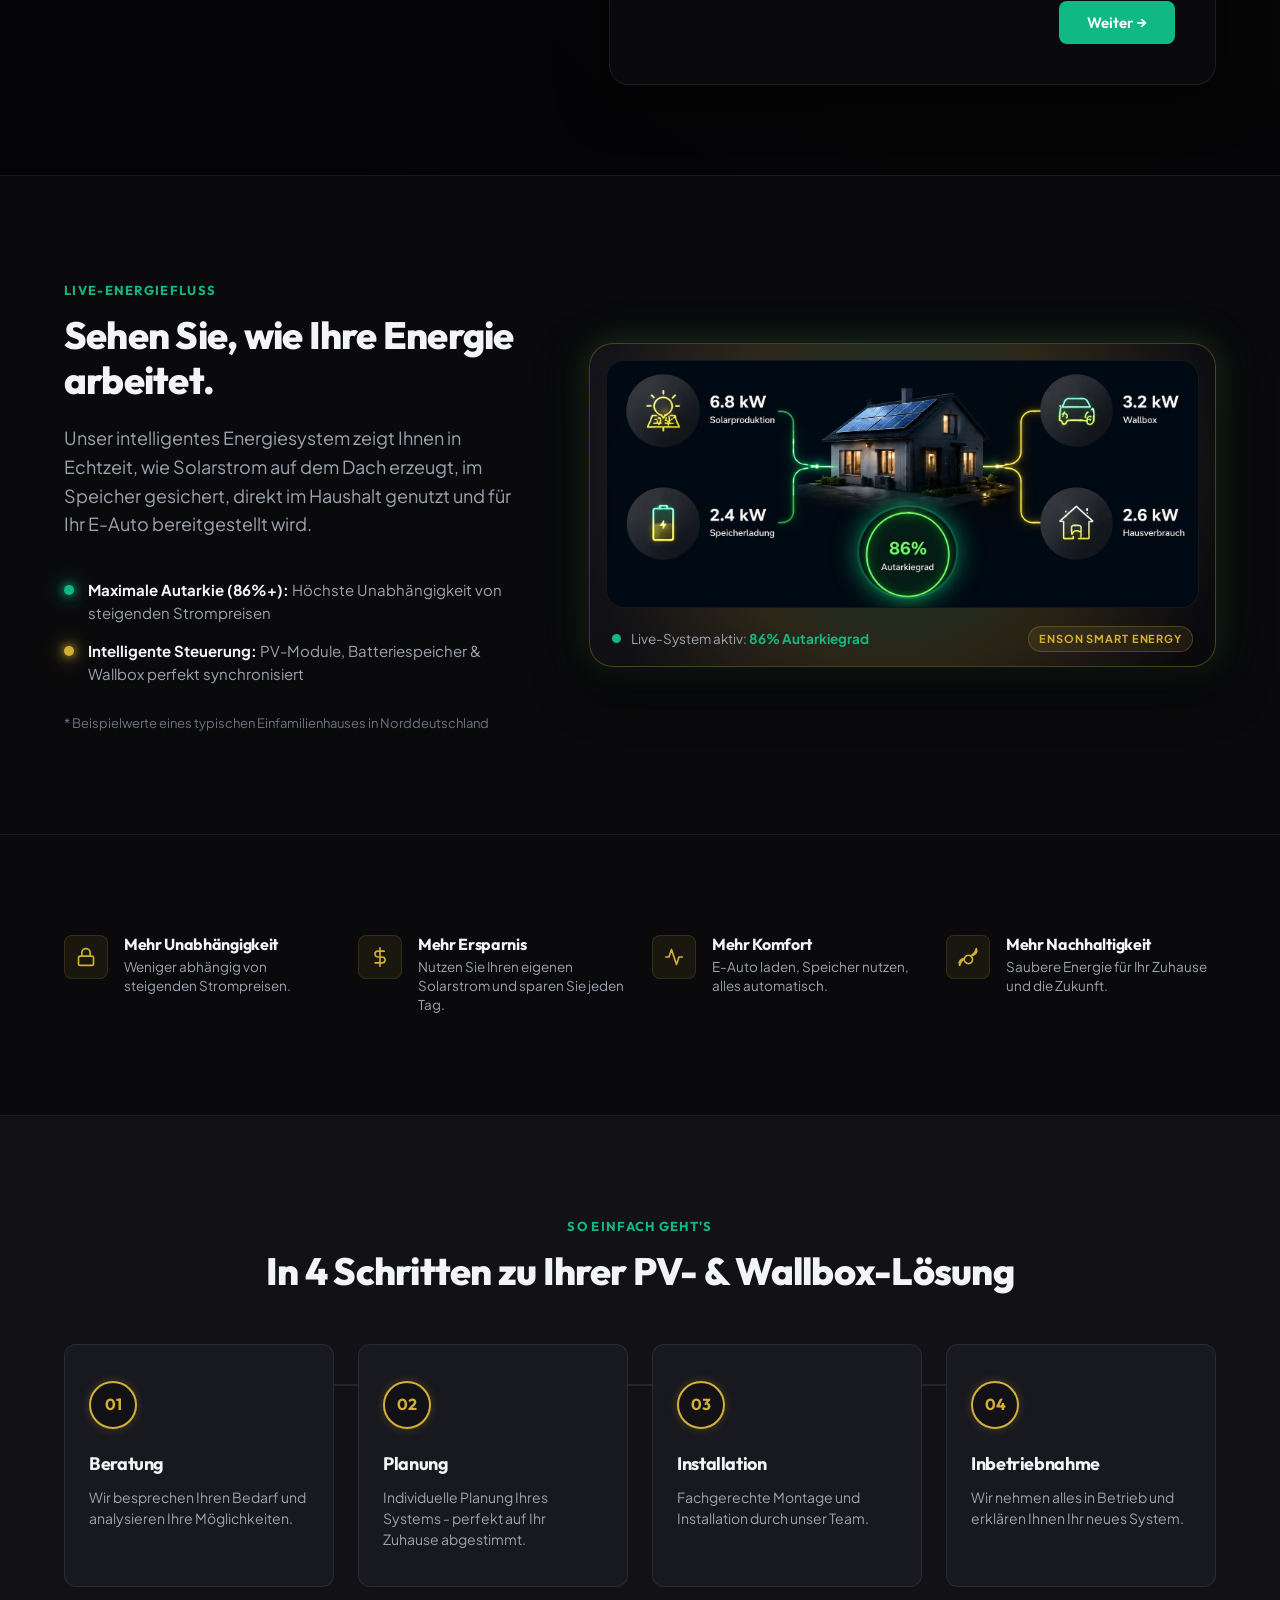
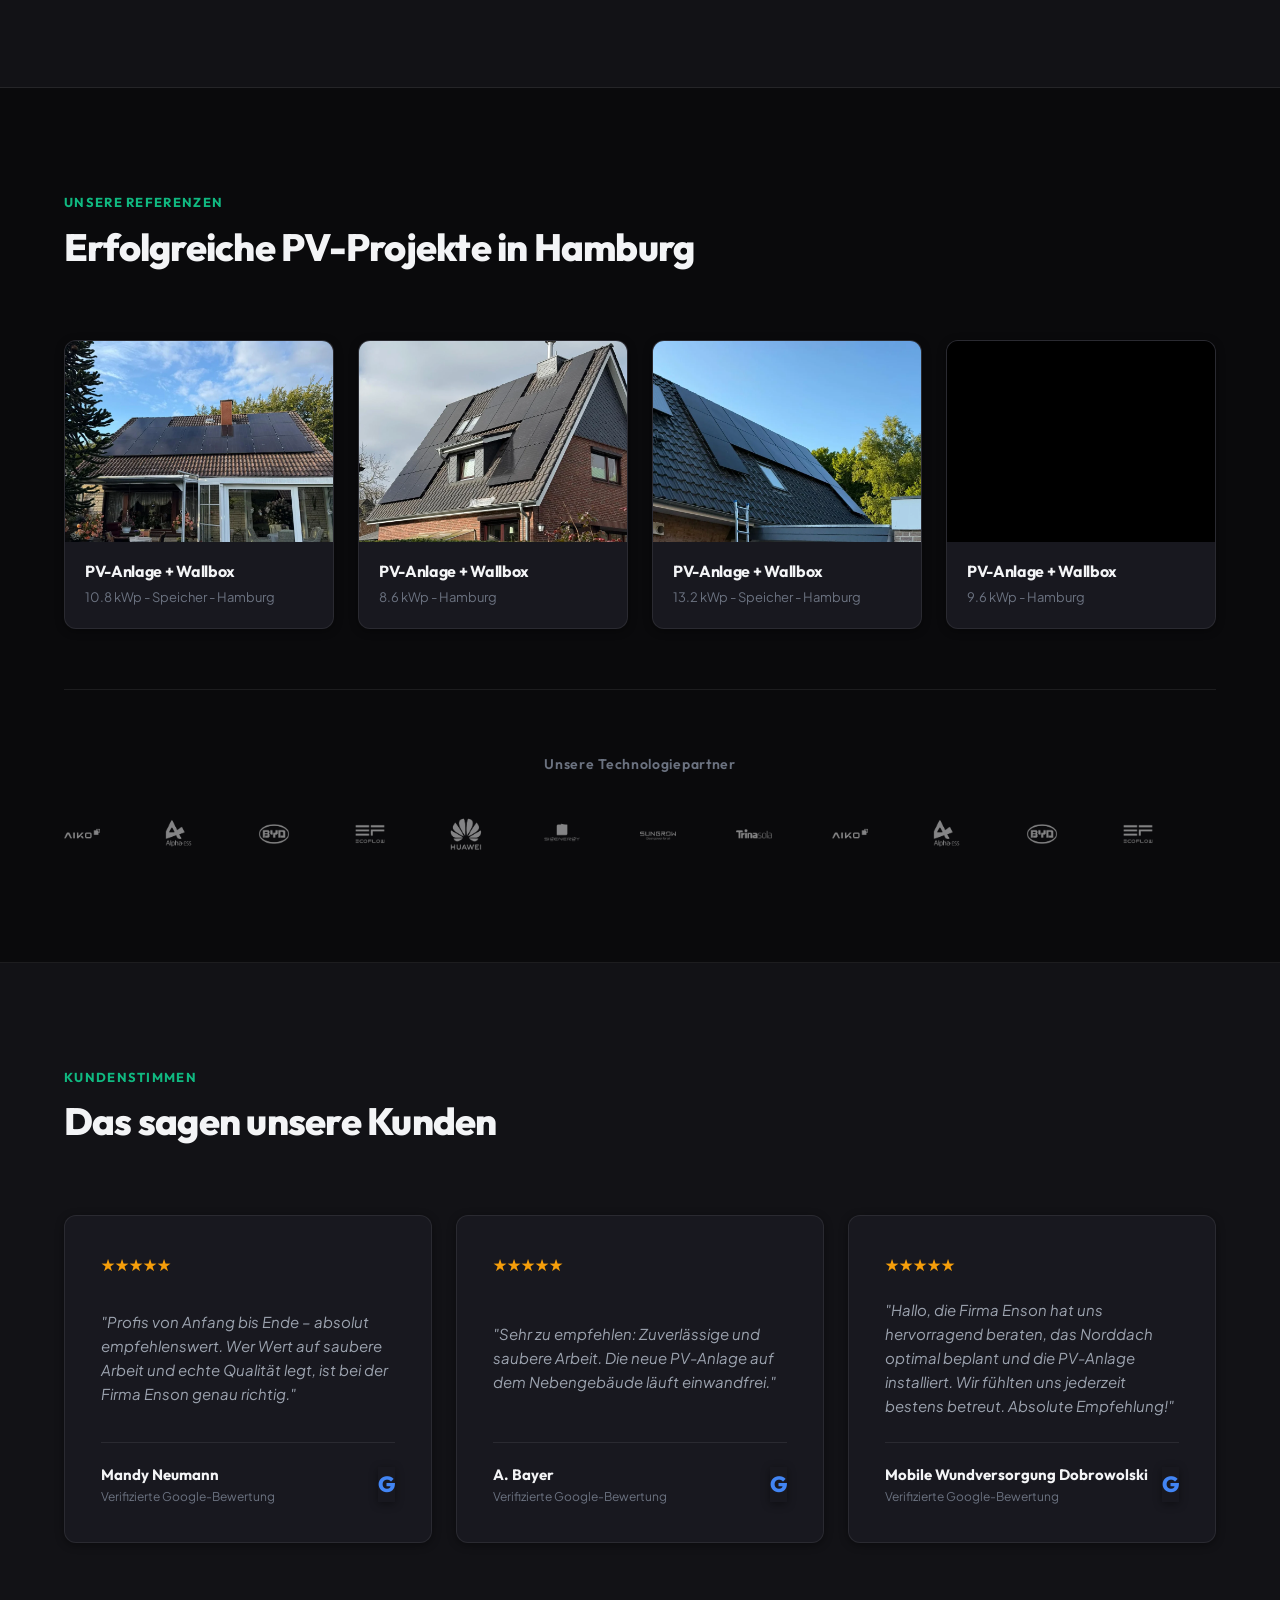
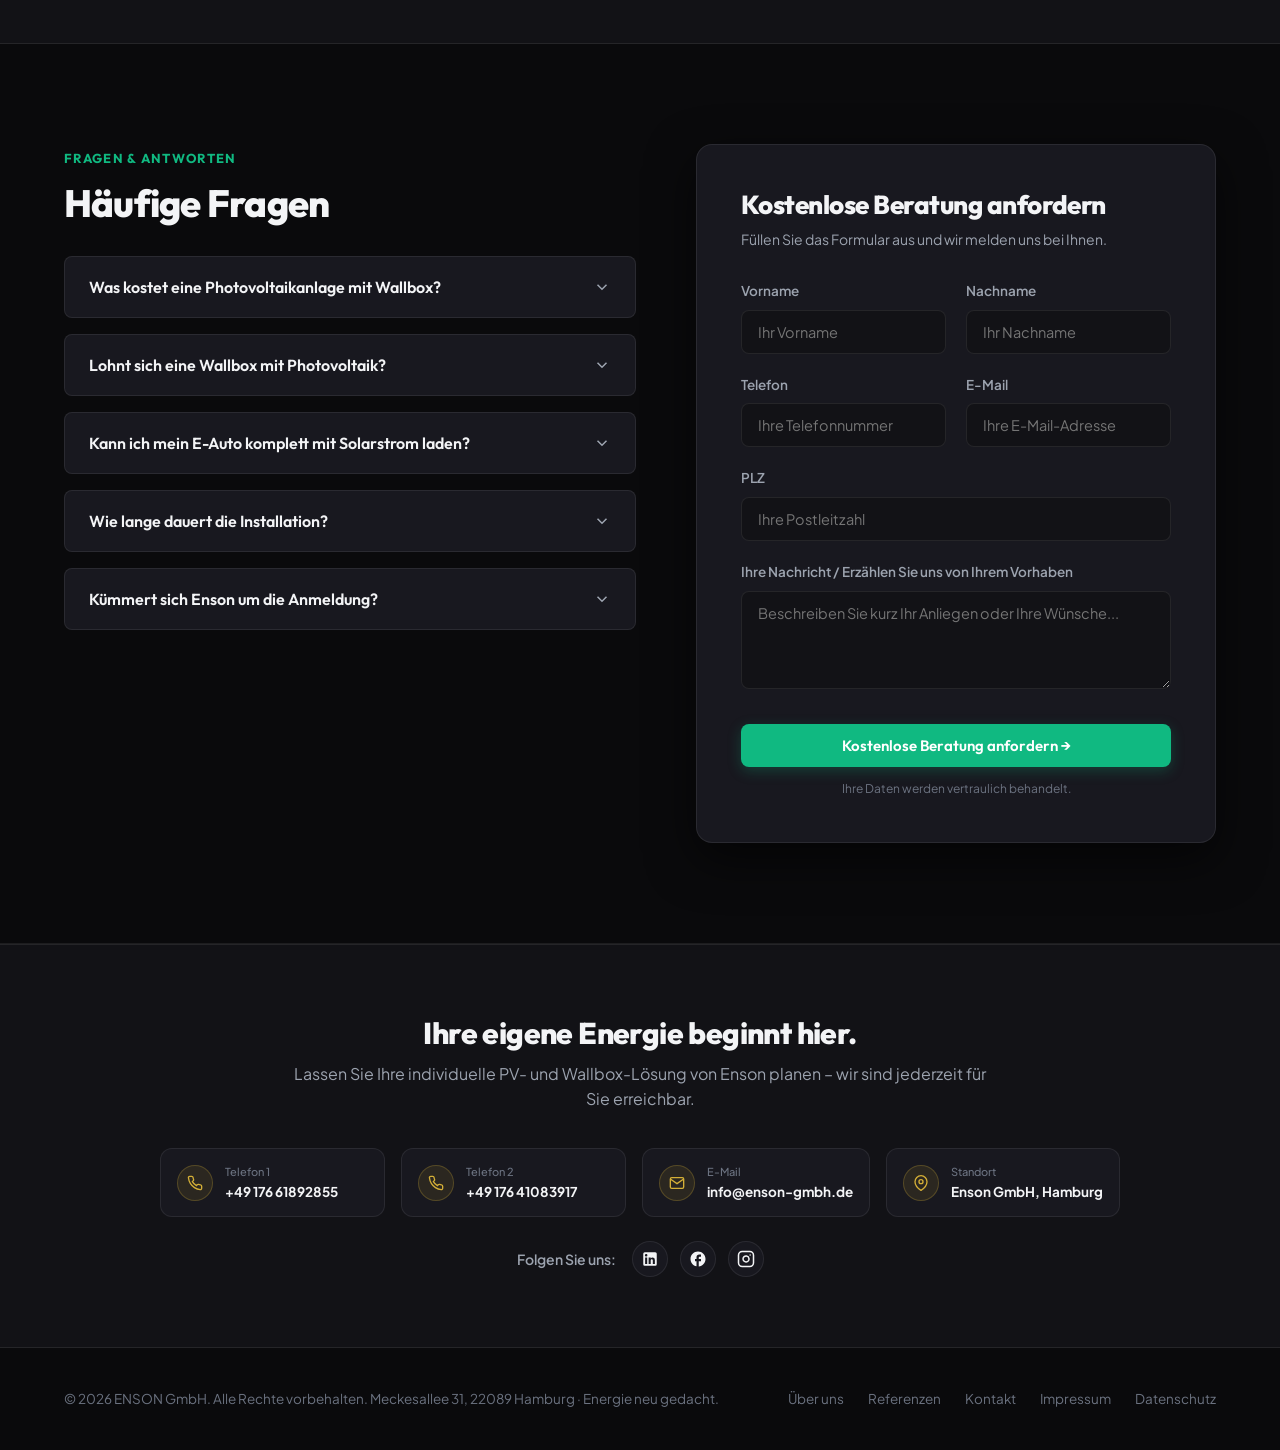
==== commit ec314e04: "Update project" ====
--- a/index.html
+++ b/index.html
@@ -6,18 +6,20 @@
     <title>ENSON PV & Wallbox - Photovoltaik aus einer Hand</title>
     <meta name="description" content="Erzeugen Sie Ihren eigenen Solarstrom und laden Sie Ihr E-Auto mit Ihrer eigenen Energie. Individuelle PV- & Wallbox-Systeme in Hamburg.">
     <link rel="stylesheet" href="index.css">
-    <!-- Google Fonts -->
+    <!-- Preload Hero Poster for Instant LCP -->
+    <link rel="preload" href="hero-poster.webp" as="image" type="image/webp">
+    <!-- Google Fonts (Optimized Weights) -->
     <link rel="preconnect" href="https://fonts.googleapis.com">
     <link rel="preconnect" href="https://fonts.gstatic.com" crossorigin>
-    <link href="https://fonts.googleapis.com/css2?family=Outfit:wght@300;400;500;600;700;800&family=Plus+Jakarta+Sans:wght@300;400;500;600;700&display=swap" rel="stylesheet">
+    <link href="https://fonts.googleapis.com/css2?family=Outfit:wght@400;500;600;700;800&family=Plus+Jakarta+Sans:wght@400;500;600;700&display=swap" rel="stylesheet">
 </head>
 <body class="dark-theme">
     <!-- Header -->
     <header class="site-header" id="site-header">
         <div class="container header-container">
             <a href="index.html" class="logo-area" id="logo-link">
-                <img src="logo-dark.png" alt="ENSON Logo" class="logo-image logo-dark">
-                <img src="logo-light.png" alt="ENSON Logo" class="logo-image logo-light">
+                <img src="logo-dark.webp" alt="ENSON Logo" class="logo-image logo-dark" width="600" height="290">
+                <img src="logo-light.webp" alt="ENSON Logo" class="logo-image logo-light" width="600" height="271">
                 <span class="logo-text">ENSON <span class="logo-subtext">PV & WALLBOX</span></span>
             </a>
             
@@ -63,7 +65,10 @@
     <!-- Hero Section -->
     <section class="hero-section" id="hero">
         <div class="video-bg-container">
-            <video class="video-bg" src="hero-video.mp4" autoplay loop muted playsinline preload="metadata"></video>
+            <video class="video-bg" autoplay muted loop playsinline preload="metadata" poster="hero-poster.webp" width="1920" height="1080">
+                <source src="hero-video.webm" type="video/webm">
+                <source src="hero-video.mp4" type="video/mp4">
+            </video>
             <div class="video-overlay"></div>
         </div>
         
@@ -501,7 +506,7 @@
                     
                     <!-- Main Energy Flow Image Container -->
                     <div class="energy-image-wrapper">
-                        <img src="energiefluss.png" alt="ENSON Live-Energiefluss Visualisierung" class="energy-flow-img" loading="lazy" decoding="async">
+                        <img src="energiefluss.webp" alt="ENSON Live-Energiefluss Visualisierung" class="energy-flow-img" loading="lazy" decoding="async" width="1600" height="665">
                         
                         <!-- Animated Energy Glowing Streams & Scan Beam -->
                         <div class="energy-glow-beam"></div>
@@ -626,7 +631,7 @@
                 <!-- Project 1 -->
                 <div class="reference-card animate-on-scroll">
                     <div class="ref-img-wrapper">
-                        <img src="referenzen/enson-pv-projekt-hamburg-02.jpg" alt="PV-Anlage + Wallbox 10.8 kWp" class="ref-img" loading="lazy" decoding="async">
+                        <img src="referenzen/enson-pv-projekt-hamburg-02.webp" alt="PV-Anlage + Wallbox 10.8 kWp" class="ref-img" loading="lazy" decoding="async" width="1000" height="1333">
                     </div>
                     <div class="ref-info">
                         <h3 class="ref-title">PV-Anlage + Wallbox</h3>
@@ -637,7 +642,7 @@
                 <!-- Project 2 -->
                 <div class="reference-card animate-on-scroll">
                     <div class="ref-img-wrapper">
-                        <img src="referenzen/photovoltaik-hamburg-projekt-02.jpg" alt="PV-Anlage + Wallbox 8.6 kWp" class="ref-img" loading="lazy" decoding="async">
+                        <img src="referenzen/photovoltaik-hamburg-projekt-02.webp" alt="PV-Anlage + Wallbox 8.6 kWp" class="ref-img" loading="lazy" decoding="async" width="1000" height="1333">
                     </div>
                     <div class="ref-info">
                         <h3 class="ref-title">PV-Anlage + Wallbox</h3>
@@ -648,7 +653,7 @@
                 <!-- Project 3 -->
                 <div class="reference-card animate-on-scroll">
                     <div class="ref-img-wrapper">
-                        <img src="referenzen/pv-referenz-hamburg-01.jpg" alt="PV-Anlage + Wallbox 13.2 kWp" class="ref-img" loading="lazy" decoding="async">
+                        <img src="referenzen/pv-referenz-hamburg-01.webp" alt="PV-Anlage + Wallbox 13.2 kWp" class="ref-img" loading="lazy" decoding="async" width="1000" height="1333">
                     </div>
                     <div class="ref-info">
                         <h3 class="ref-title">PV-Anlage + Wallbox</h3>
@@ -659,7 +664,7 @@
                 <!-- Project 4 -->
                 <div class="reference-card animate-on-scroll">
                     <div class="ref-img-wrapper">
-                        <img src="referenzen/pv-installation-hamburg-eigenheim-02.jpg" alt="PV-Anlage + Wallbox 9.6 kWp" class="ref-img" loading="lazy" decoding="async">
+                        <img src="referenzen/pv-installation-hamburg-eigenheim-02.webp" alt="PV-Anlage + Wallbox 9.6 kWp" class="ref-img" loading="lazy" decoding="async" width="1000" height="1333">
                     </div>
                     <div class="ref-info">
                         <h3 class="ref-title">PV-Anlage + Wallbox</h3>
@@ -673,23 +678,23 @@
                 <span class="partner-title">Unsere Technologiepartner</span>
                 <div class="partner-slider">
                     <div class="partner-track">
-                        <img src="partner-logos/aiko.png" alt="Aiko Solar" loading="lazy" decoding="async">
-                        <img src="partner-logos/alphaess.png" alt="AlphaESS" loading="lazy" decoding="async">
-                        <img src="partner-logos/byd.png" alt="BYD" loading="lazy" decoding="async">
-                        <img src="partner-logos/ecoflow.png" alt="EcoFlow" loading="lazy" decoding="async">
-                        <img src="partner-logos/huawei-logo.png" alt="Huawei" loading="lazy" decoding="async">
-                        <img src="partner-logos/sigenergy.png" alt="Sigenergy" loading="lazy" decoding="async">
-                        <img src="partner-logos/sungrow.png" alt="Sungrow" loading="lazy" decoding="async">
-                        <img src="partner-logos/trinasolar.png" alt="Trina Solar" loading="lazy" decoding="async">
+                        <img src="partner-logos/aiko.webp" alt="Aiko Solar" loading="lazy" decoding="async" width="398" height="398">
+                        <img src="partner-logos/alphaess.webp" alt="AlphaESS" loading="lazy" decoding="async" width="398" height="398">
+                        <img src="partner-logos/byd.webp" alt="BYD" loading="lazy" decoding="async" width="398" height="398">
+                        <img src="partner-logos/ecoflow.webp" alt="EcoFlow" loading="lazy" decoding="async" width="400" height="400">
+                        <img src="partner-logos/huawei-logo.webp" alt="Huawei" loading="lazy" decoding="async" width="398" height="398">
+                        <img src="partner-logos/sigenergy.webp" alt="Sigenergy" loading="lazy" decoding="async" width="400" height="400">
+                        <img src="partner-logos/sungrow.webp" alt="Sungrow" loading="lazy" decoding="async" width="400" height="400">
+                        <img src="partner-logos/trinasolar.webp" alt="Trina Solar" loading="lazy" decoding="async" width="398" height="398">
                         <!-- Repeated for infinite scroll -->
-                        <img src="partner-logos/aiko.png" alt="Aiko Solar" loading="lazy" decoding="async">
-                        <img src="partner-logos/alphaess.png" alt="AlphaESS" loading="lazy" decoding="async">
-                        <img src="partner-logos/byd.png" alt="BYD" loading="lazy" decoding="async">
-                        <img src="partner-logos/ecoflow.png" alt="EcoFlow" loading="lazy" decoding="async">
-                        <img src="partner-logos/huawei-logo.png" alt="Huawei" loading="lazy" decoding="async">
-                        <img src="partner-logos/sigenergy.png" alt="Sigenergy" loading="lazy" decoding="async">
-                        <img src="partner-logos/sungrow.png" alt="Sungrow" loading="lazy" decoding="async">
-                        <img src="partner-logos/trinasolar.png" alt="Trina Solar" loading="lazy" decoding="async">
+                        <img src="partner-logos/aiko.webp" alt="Aiko Solar" loading="lazy" decoding="async" width="398" height="398">
+                        <img src="partner-logos/alphaess.webp" alt="AlphaESS" loading="lazy" decoding="async" width="398" height="398">
+                        <img src="partner-logos/byd.webp" alt="BYD" loading="lazy" decoding="async" width="398" height="398">
+                        <img src="partner-logos/ecoflow.webp" alt="EcoFlow" loading="lazy" decoding="async" width="400" height="400">
+                        <img src="partner-logos/huawei-logo.webp" alt="Huawei" loading="lazy" decoding="async" width="398" height="398">
+                        <img src="partner-logos/sigenergy.webp" alt="Sigenergy" loading="lazy" decoding="async" width="400" height="400">
+                        <img src="partner-logos/sungrow.webp" alt="Sungrow" loading="lazy" decoding="async" width="400" height="400">
+                        <img src="partner-logos/trinasolar.webp" alt="Trina Solar" loading="lazy" decoding="async" width="398" height="398">
                     </div>
                 </div>
             </div>
@@ -1007,6 +1012,6 @@
     </div>
 
     <!-- JavaScript -->
-    <script src="index.js"></script>
+    <script src="index.js" defer></script>
 </body>
 </html>
--- a/index.css
+++ b/index.css
@@ -1214,6 +1214,7 @@
 
 .partner-track img {
     height: 36px;
+    width: auto;
     object-fit: contain;
     filter: grayscale(1) opacity(0.5);
     transition: filter var(--transition-fast);
